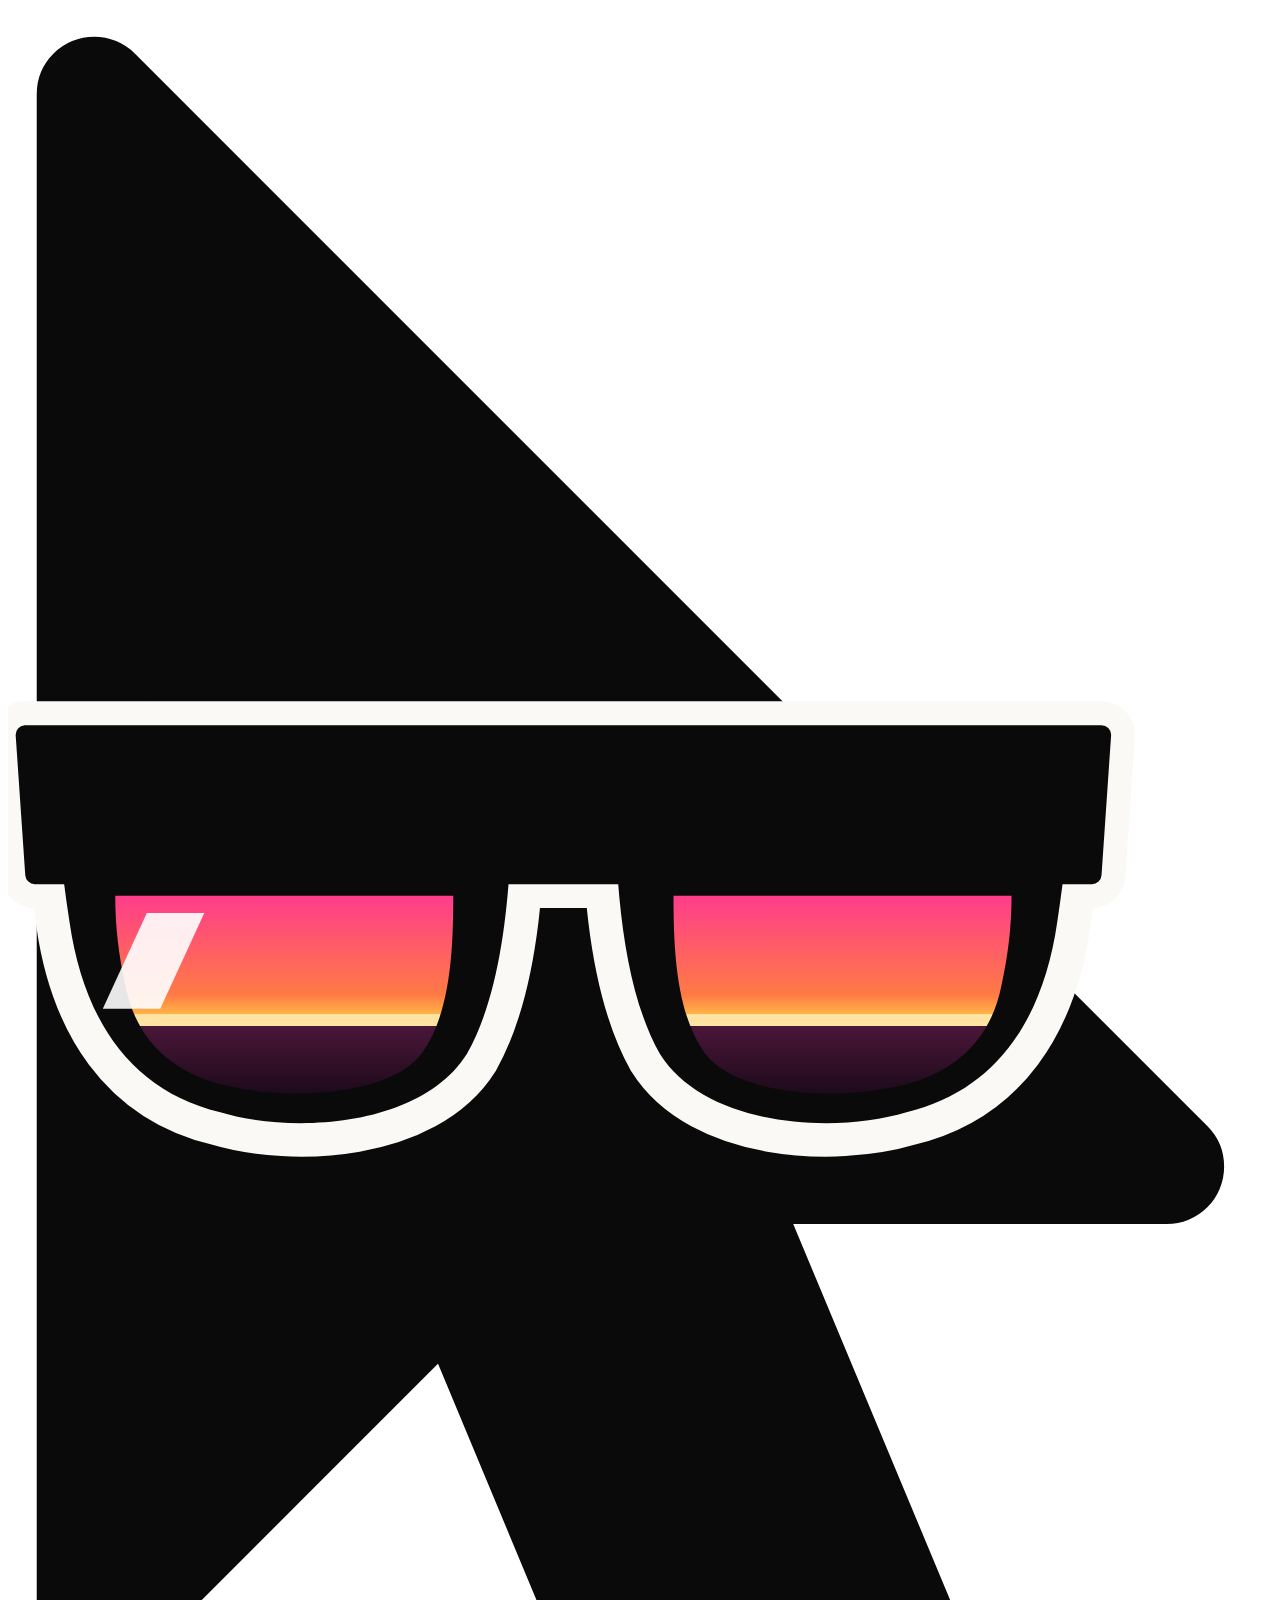
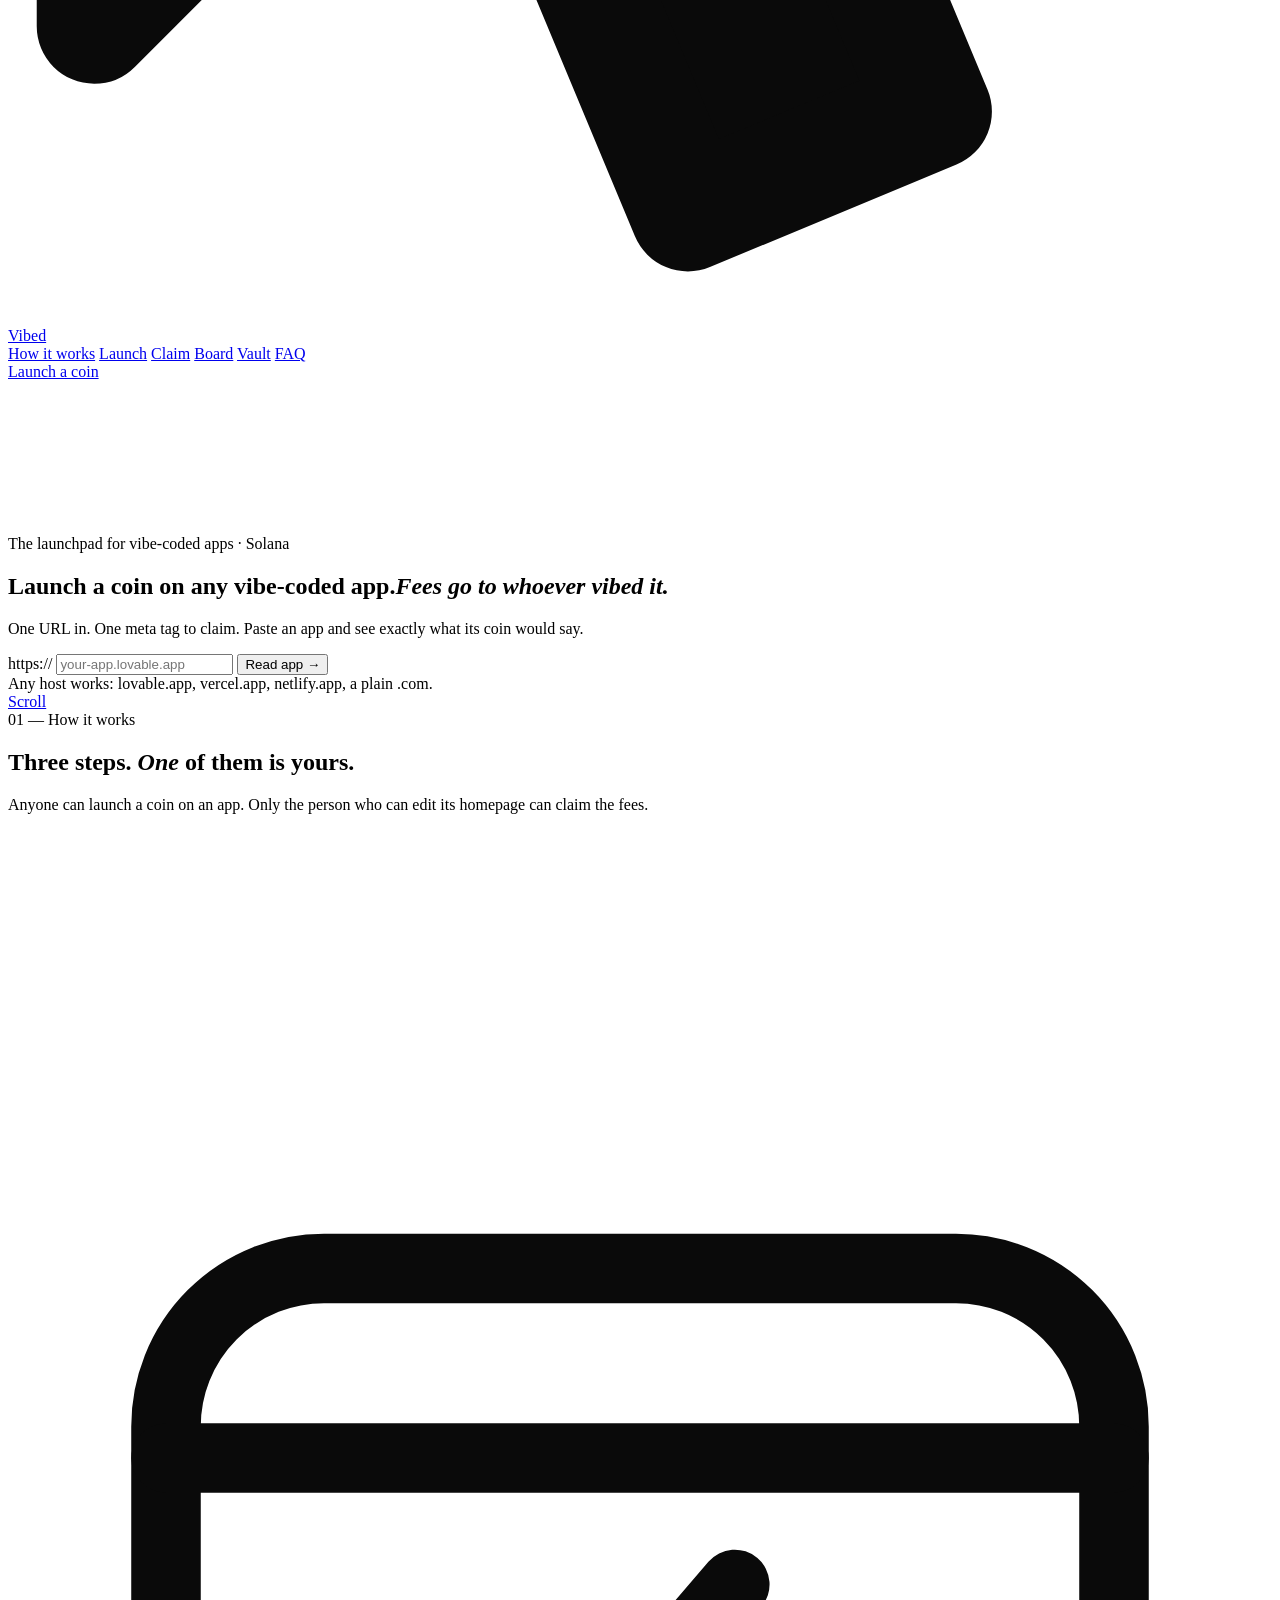
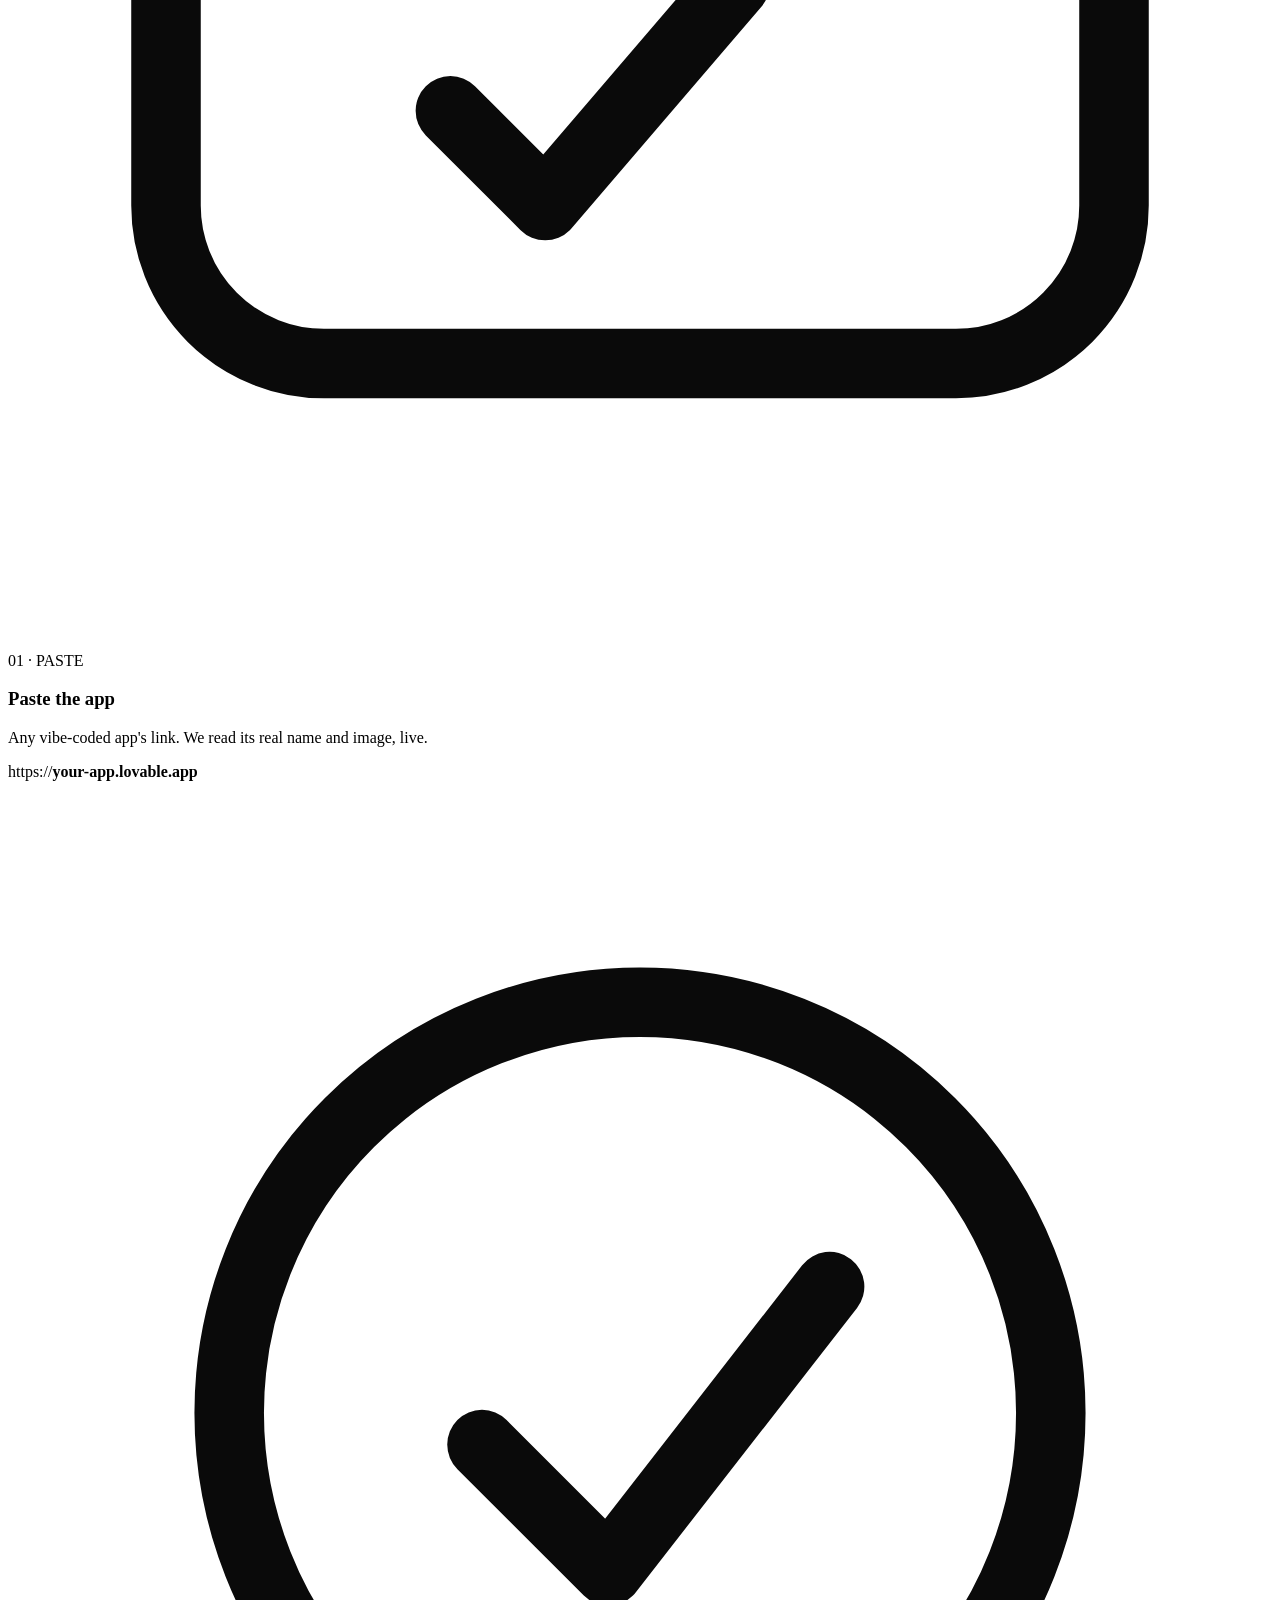
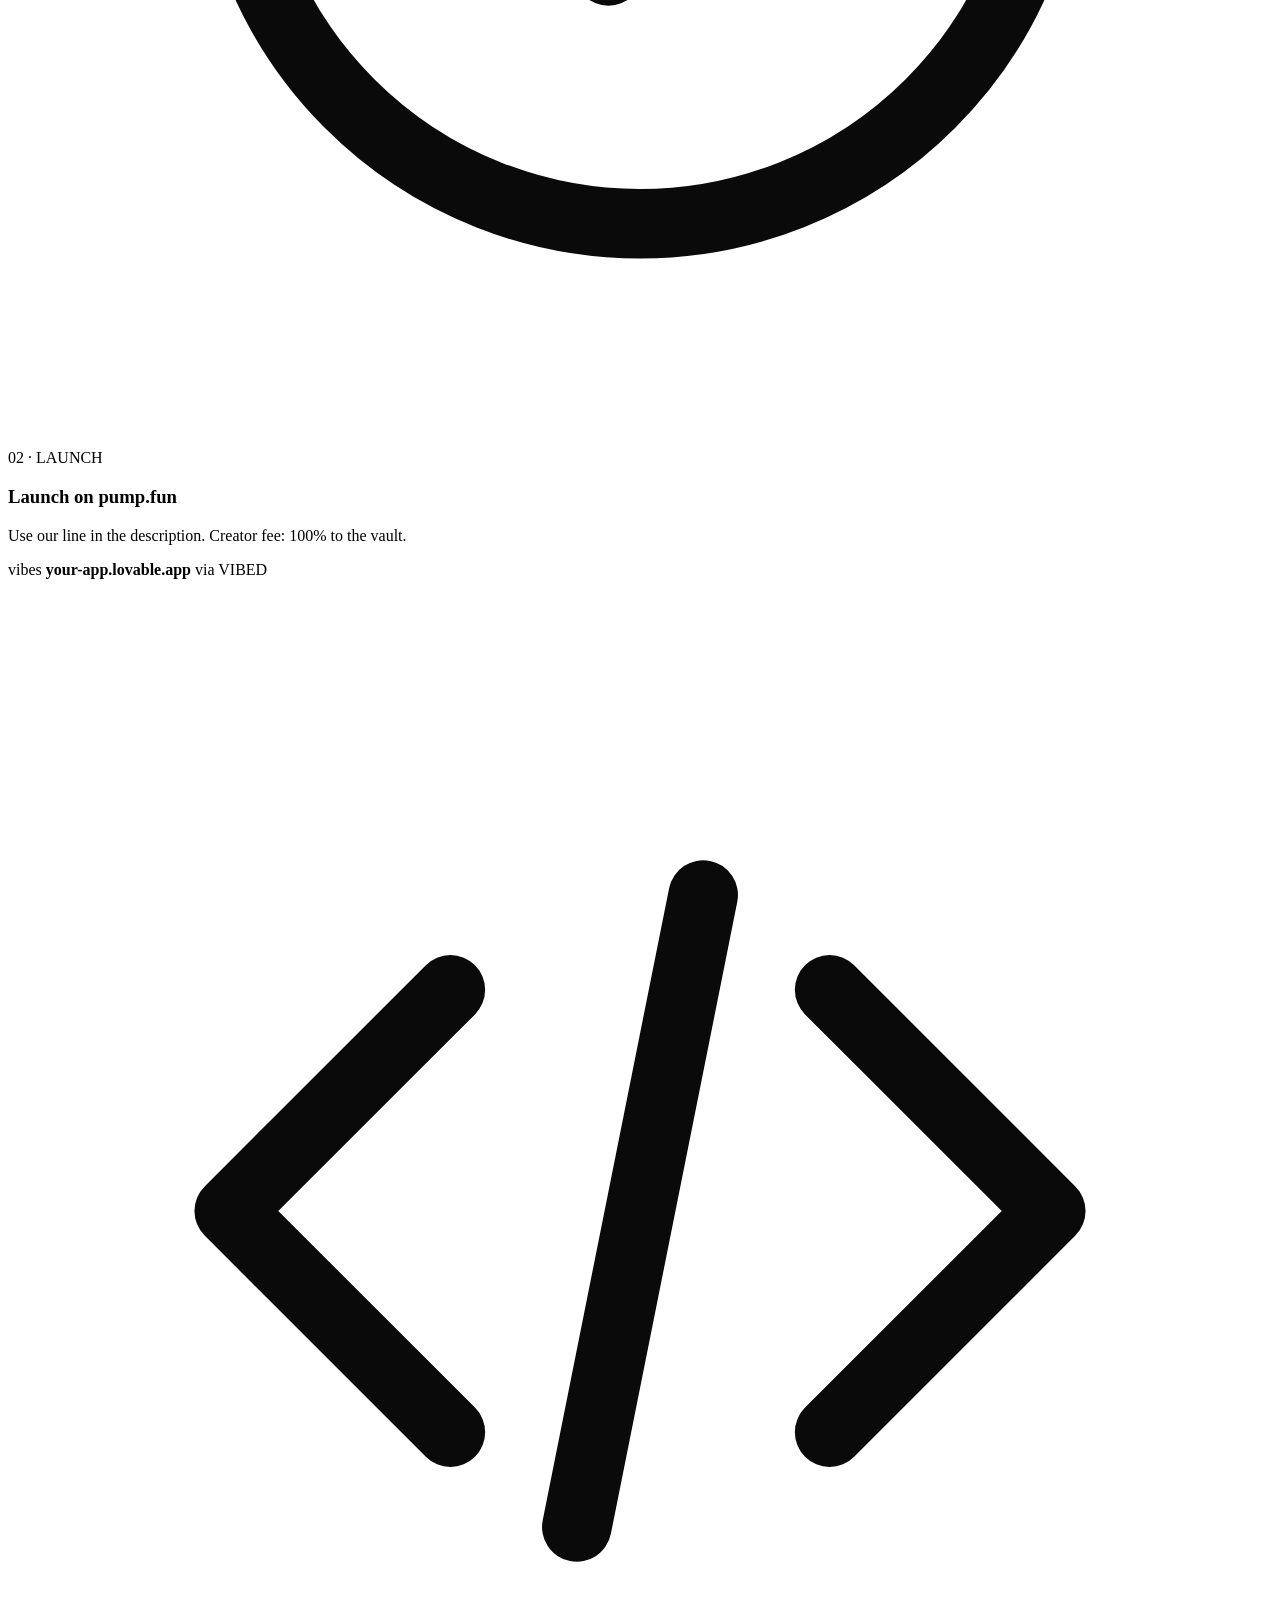
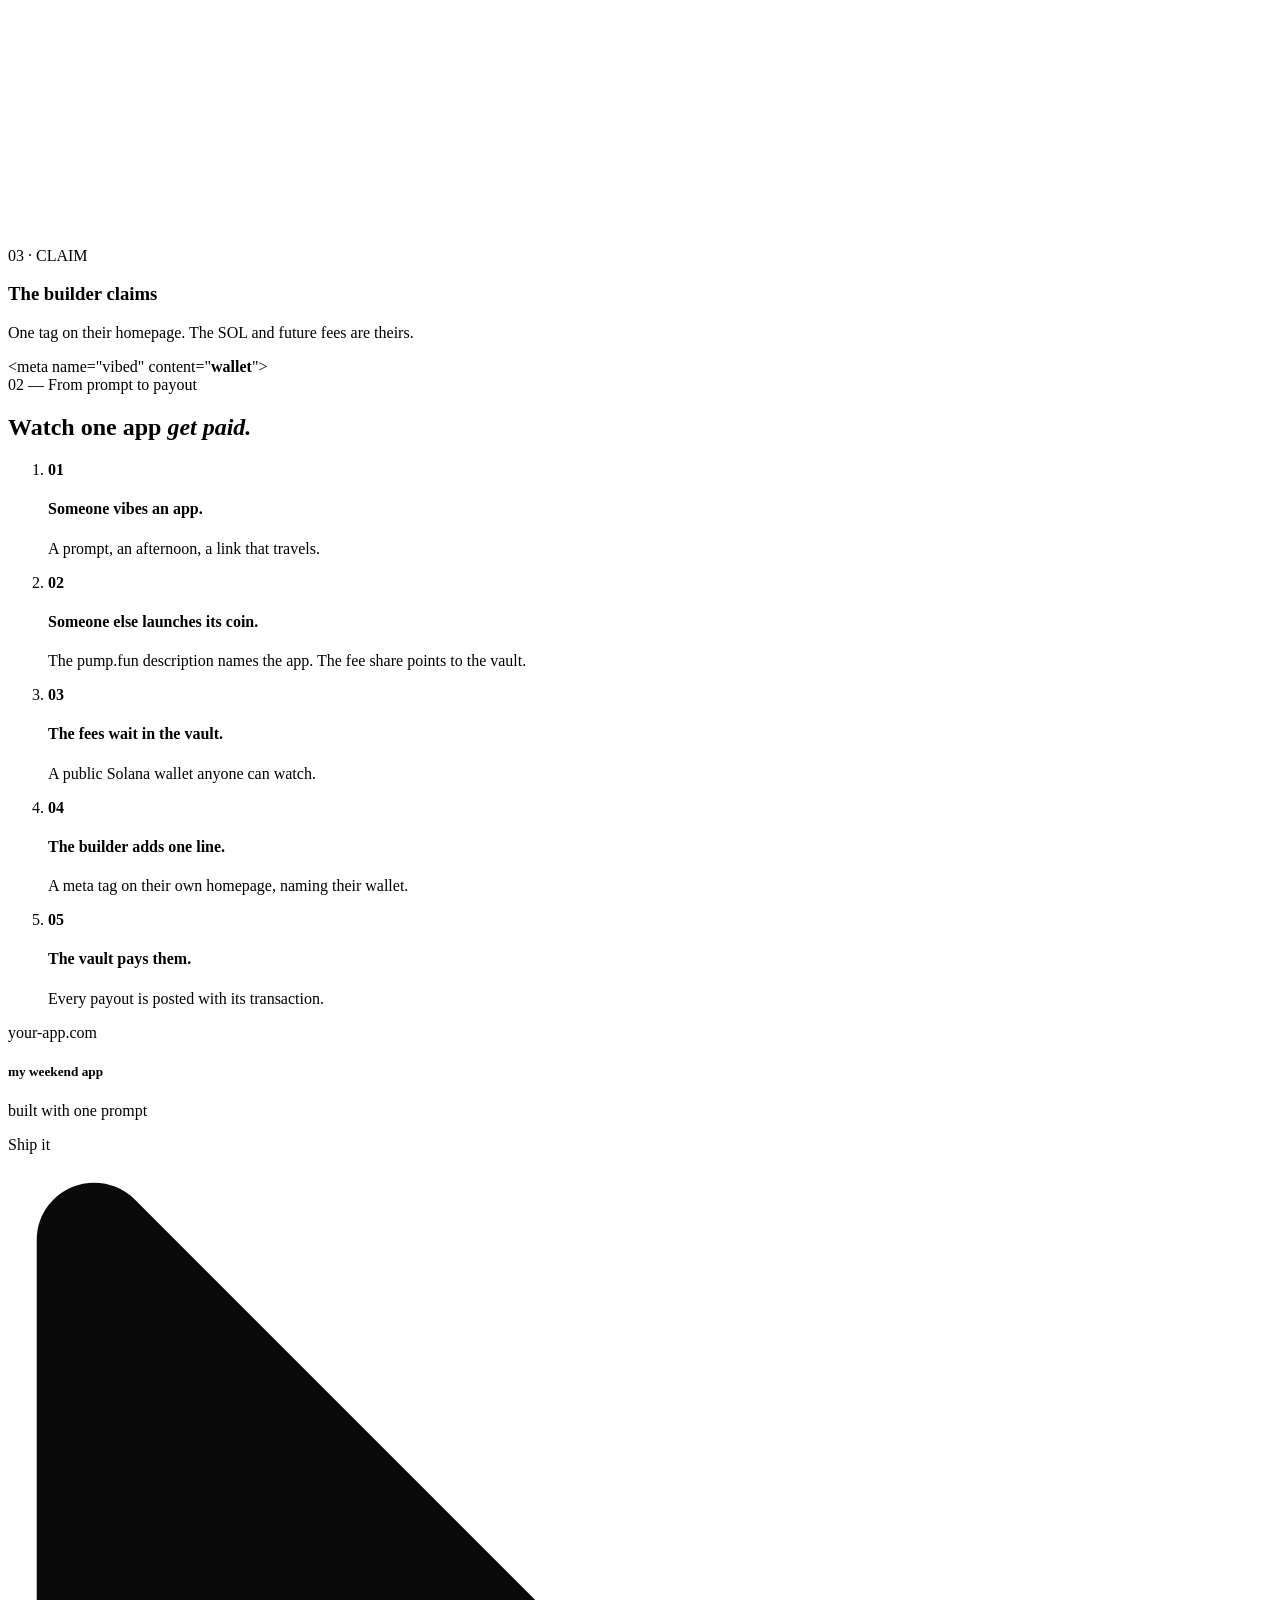
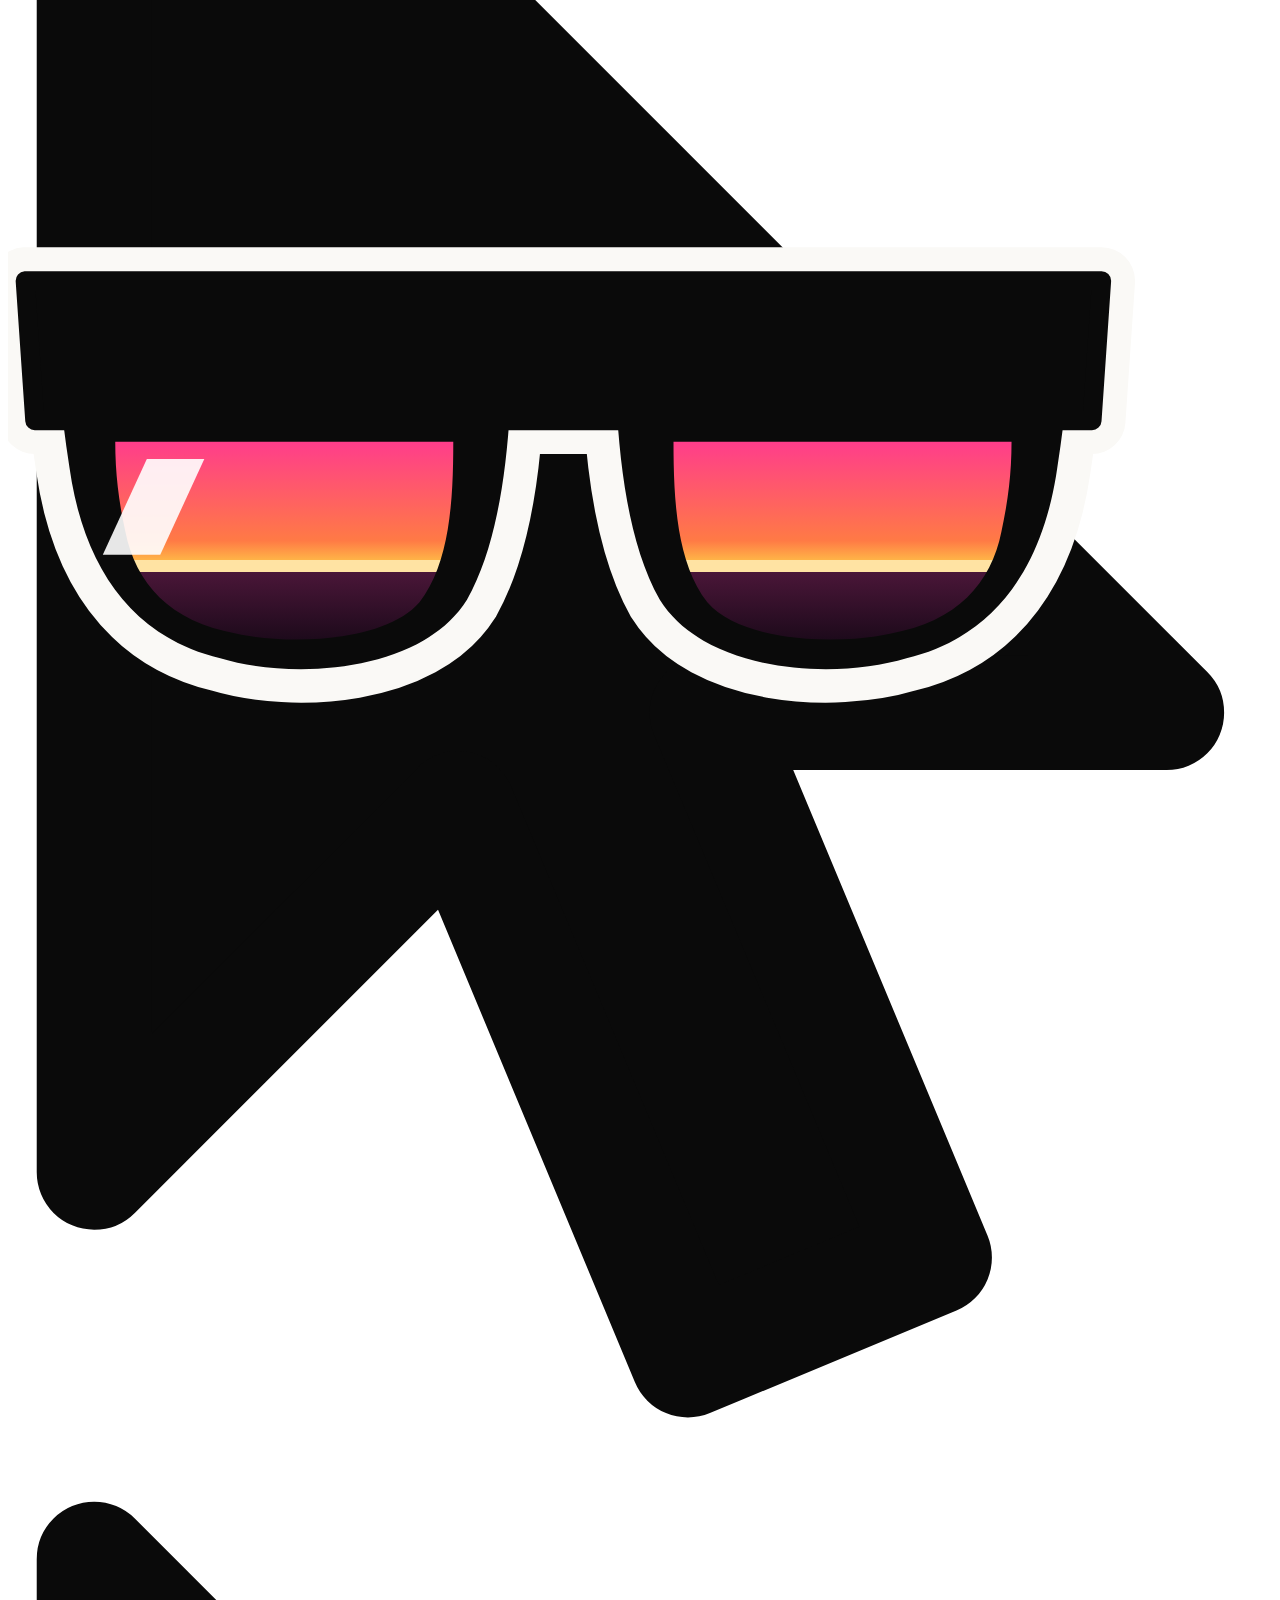
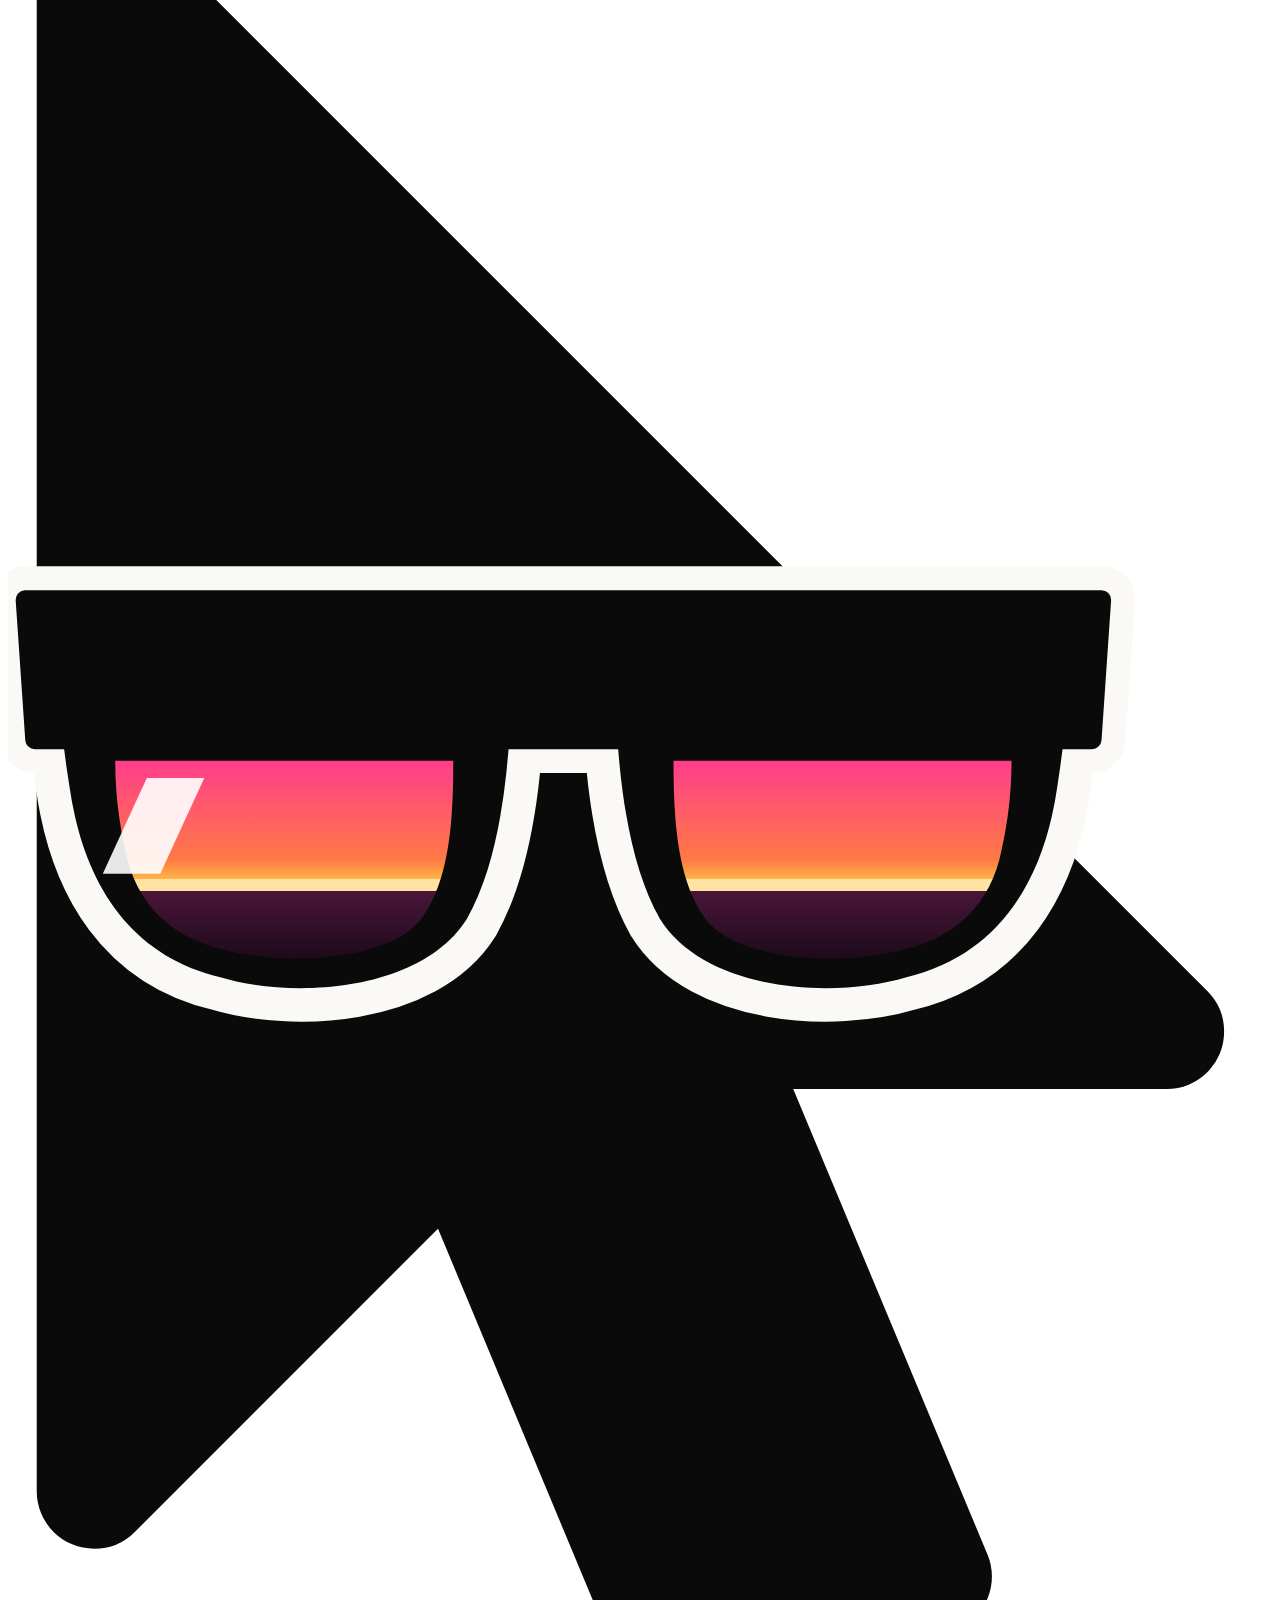
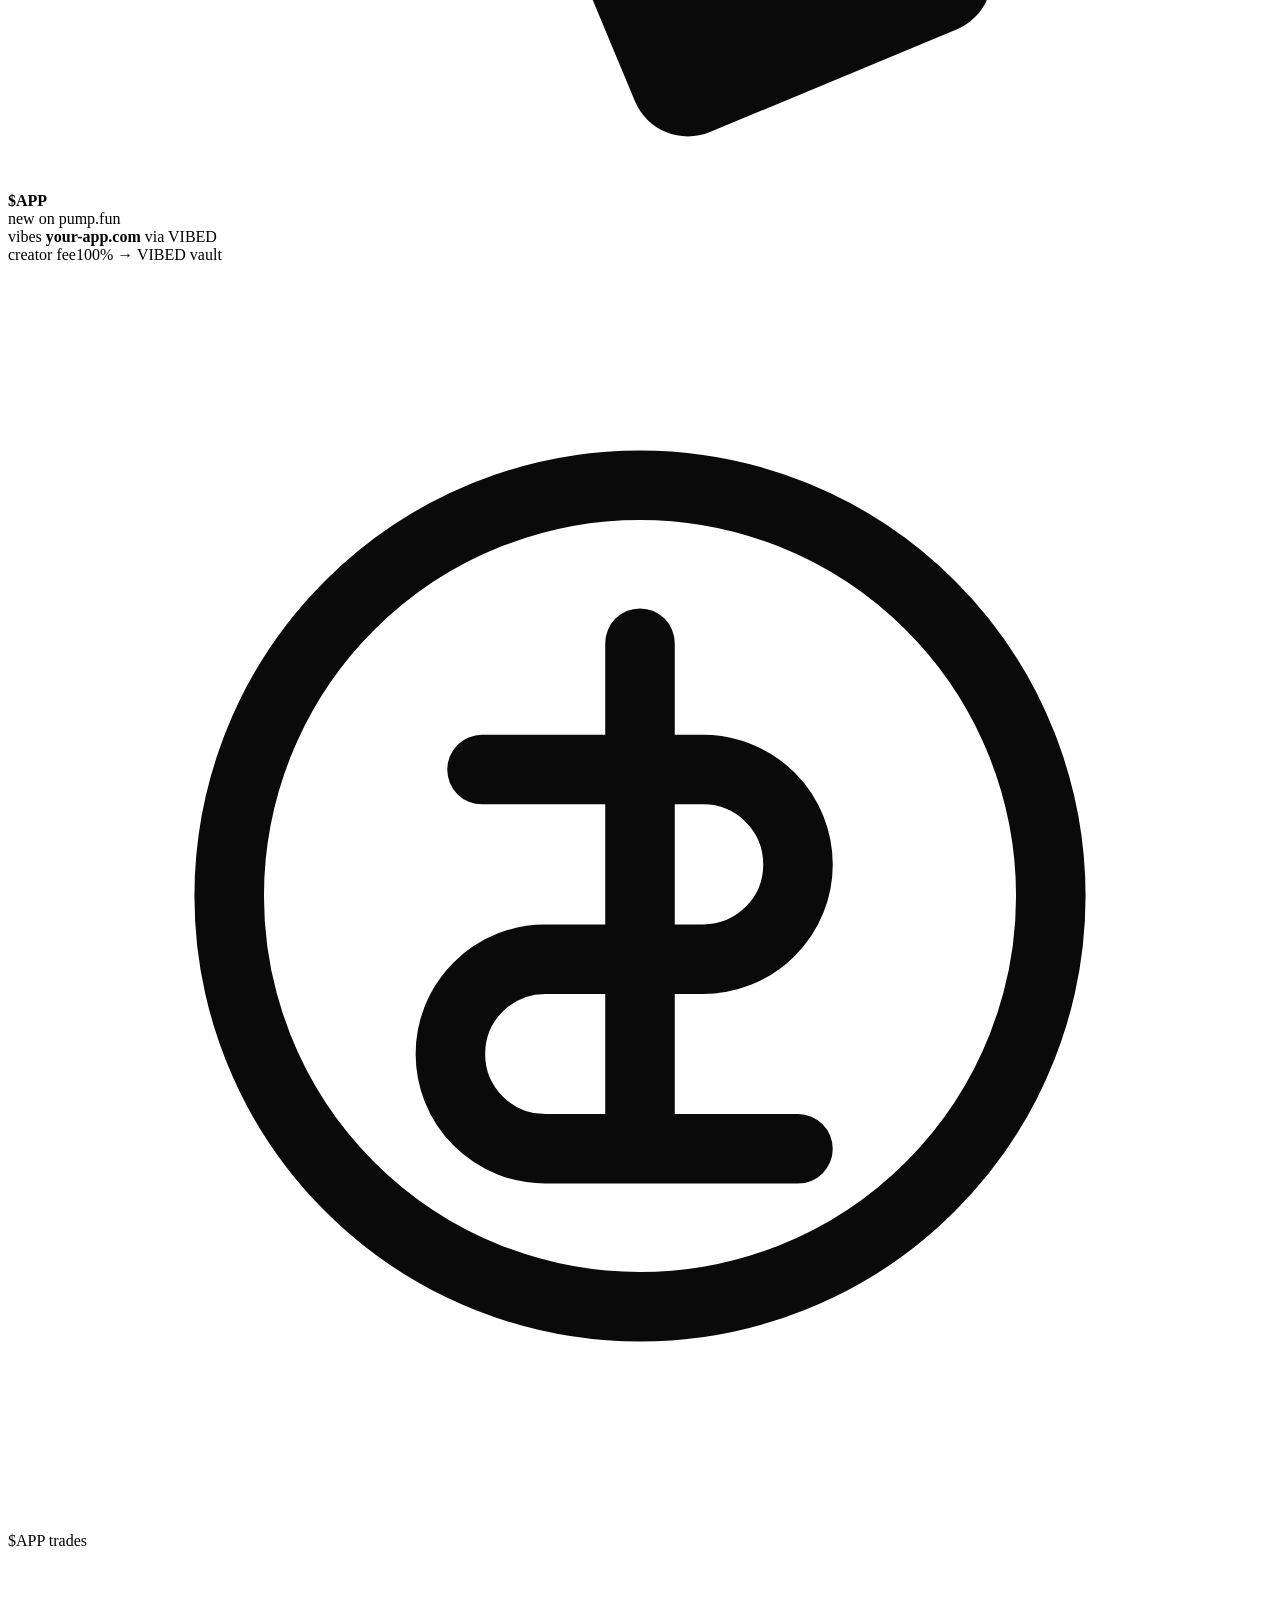
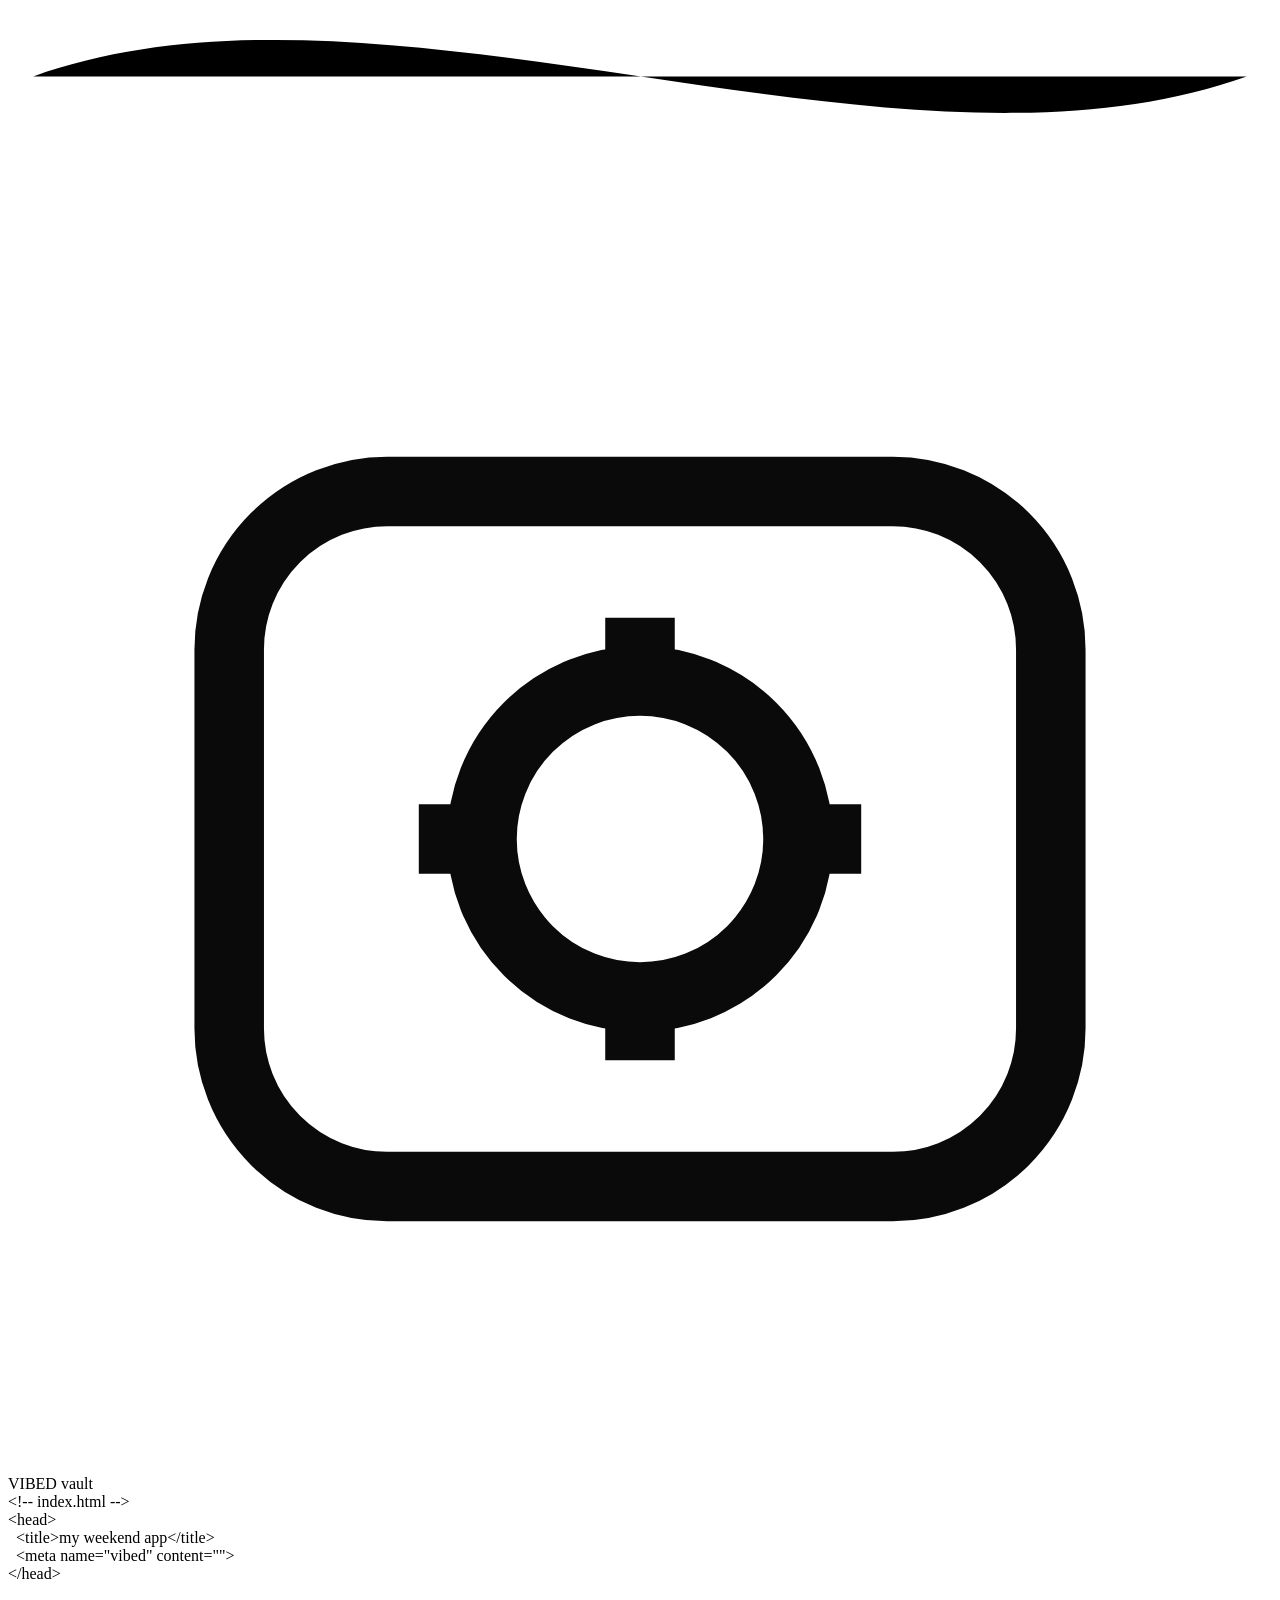
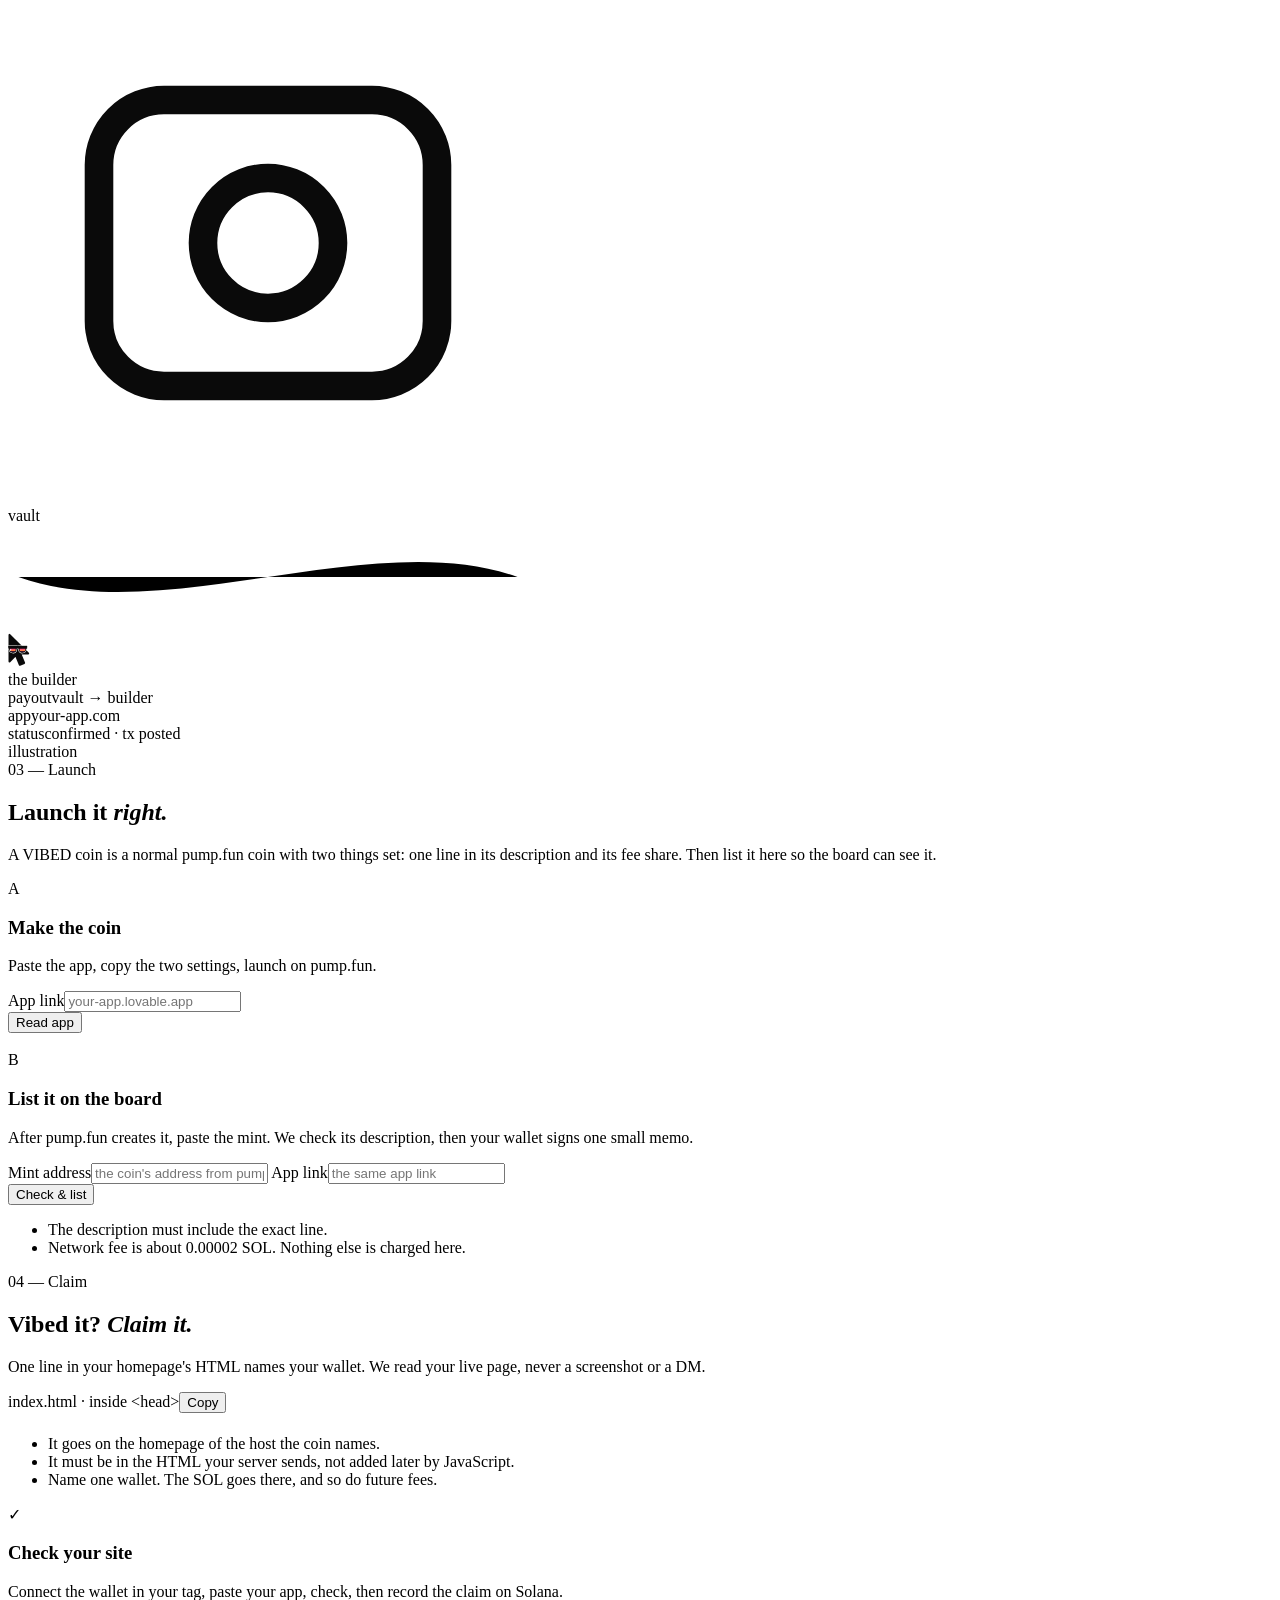
==== index.html @ b1cac4a6 "Add files via upload" ====
<!doctype html>
<html lang="en">
<head>
<meta charset="utf-8">
<meta name="viewport" content="width=device-width, initial-scale=1, viewport-fit=cover">
<title>Vibed</title>
<meta name="description" content="Launch a coin on any vibe-coded app. Fees go to whoever vibed it. One URL in, one meta tag to claim.">
<meta name="theme-color" content="#FAF9F6">
<meta property="og:type" content="website">
<meta property="og:title" content="Vibed">
<meta property="og:description" content="Launch a coin on any vibe-coded app. Fees go to whoever vibed it.">
<meta property="og:image" content="__ORIGIN__/assets/og.png">
<meta name="twitter:card" content="summary_large_image">
<meta name="twitter:image" content="__ORIGIN__/assets/og.png">
<link rel="icon" href="/favicon.svg" type="image/svg+xml">
<link rel="icon" href="/assets/fav-32.png" sizes="32x32">
<link rel="apple-touch-icon" href="/assets/apple-touch-icon.png">
<link rel="preload" href="/fonts/brico-700.woff2" as="font" type="font/woff2" crossorigin>
<link rel="stylesheet" href="/css/v.css">
</head>
<body>
<div class="prog" aria-hidden="true"><i id="prog"></i></div>
<header class="nav" id="nav">
  <div class="wrap">
    <a class="logo" href="#top" aria-label="Vibed"><svg viewBox="-9 -9 132 200" aria-hidden="true"><use href="#mk"/></svg><span>Vibed</span></a>
    <nav class="links">
      <a href="#how">How it works</a>
      <a href="#launch">Launch</a>
      <a href="#claim">Claim</a>
      <a href="#board">Board</a>
      <a href="#vault">Vault</a>
      <a href="#faq">FAQ</a>
    </nav>
    <div class="right"><button class="ca" id="caPill" type="button" hidden><b>CA</b><span id="caShort"></span></button><a class="btn sm" href="#launch">Launch a coin</a></div>
  </div>
</header>
<span id="live" class="sr" aria-live="polite"></span>

<!-- the mark, used everywhere -->
<svg width="0" height="0" style="position:absolute" aria-hidden="true">
  <defs>
    <linearGradient id="hz" x1="0" y1="0" x2="0" y2="1"><stop offset="0" stop-color="#FF3D8B"/><stop offset=".5" stop-color="#FF7A45"/><stop offset=".6" stop-color="#FFB547"/><stop offset=".6" stop-color="#FFE3A3"/><stop offset=".66" stop-color="#FFE3A3"/><stop offset=".66" stop-color="#4A1638"/><stop offset="1" stop-color="#1D0A1B"/></linearGradient>
    <linearGradient id="wg" x1="0" y1="0" x2="1" y2="0"><stop offset="0" stop-color="#FF3D8B"/><stop offset=".6" stop-color="#FF7A45"/><stop offset="1" stop-color="#FFB547"/></linearGradient>
    <linearGradient id="pg" x1="0" y1="0" x2="1" y2="0"><stop offset="0" stop-color="#FF3D8B"/><stop offset="1" stop-color="#FFB547"/></linearGradient>
    <g id="mk"><path d="M0,0 L0,160 L38,122 L62,179.6 L87.75,168.9 L64,112 L112,112 Z" fill="#0A0A0A" stroke="#0A0A0A" stroke-width="12" stroke-linejoin="round"/><g fill="#FAF9F6" stroke="#FAF9F6" stroke-width="7" stroke-linejoin="round"><path d="M-4.00,68.92 L43.70,68.92 C43.70,80.37 43.22,92.58 38.93,100.21 C34.16,107.84 20.80,108.61 13.17,106.32 C3.63,104.03 -1.14,96.40 -2.57,86.47 C-3.52,80.37 -4.00,75.03 -4.00,68.92 Z"/><path d="M102.00,68.92 L54.30,68.92 C54.30,80.37 54.78,92.58 59.07,100.21 C63.84,107.84 77.20,108.61 84.83,106.32 C94.37,104.03 99.14,96.40 100.57,86.47 C101.52,80.37 102.00,75.03 102.00,68.92 Z"/><path d="M-7.2,66.9 L105.2,66.9 L104.2,81.5 L-6.2,81.5 Z"/></g><g fill="#0A0A0A"><path d="M-4.00,68.92 L43.70,68.92 C43.70,80.37 43.22,92.58 38.93,100.21 C34.16,107.84 20.80,108.61 13.17,106.32 C3.63,104.03 -1.14,96.40 -2.57,86.47 C-3.52,80.37 -4.00,75.03 -4.00,68.92 Z"/><path d="M102.00,68.92 L54.30,68.92 C54.30,80.37 54.78,92.58 59.07,100.21 C63.84,107.84 77.20,108.61 84.83,106.32 C94.37,104.03 99.14,96.40 100.57,86.47 C101.52,80.37 102.00,75.03 102.00,68.92 Z"/><path d="M-7.2,66.9 L105.2,66.9 L104.2,81.5 L-6.2,81.5 Z" stroke="#0A0A0A" stroke-width="2" stroke-linejoin="round"/></g><path d="M2.20,83.71 L37.50,83.71 C37.50,89.85 37.15,96.39 33.97,100.48 C30.44,104.58 20.56,104.98 14.91,103.76 C7.85,102.53 4.32,98.44 3.26,93.12 C2.55,89.85 2.20,86.99 2.20,83.71 Z" fill="url(#hz)"/><path d="M95.80,83.71 L60.50,83.71 C60.50,89.85 60.85,96.39 64.03,100.48 C67.56,104.58 77.44,104.98 83.09,103.76 C90.15,102.53 93.68,98.44 94.74,93.12 C95.45,89.85 95.80,86.99 95.80,83.71 Z" fill="url(#hz)"/><path d="M5.5,85.5 l6,0 l-4.6,10 l-6,0 Z" fill="#fff" fill-opacity=".9"/></g>
  </defs>
</svg>

<main>
  <section class="hero" id="top">
    <canvas id="flow" aria-hidden="true"></canvas>
    <div class="wrap">
      <div class="kick rv">The launchpad for vibe-coded apps · Solana</div>
      <h1 id="h1"><span class="ln">Launch a coin on any vibe-coded app.</span><span class="ln"><em>Fees go to whoever vibed it.</em></span></h1>
      <p class="sub rv" style="--d:.5s">One URL in. One meta tag to claim. Paste an app and see exactly what its coin would say.</p>
      <form class="paste rv" style="--d:.62s" id="pasteForm" autocomplete="off">
        <span class="pre">https://</span>
        <input id="pasteUrl" name="url" inputmode="url" spellcheck="false" placeholder="your-app.lovable.app" aria-label="App link">
        <button class="btn" type="submit" id="pasteBtn">Read app <span aria-hidden="true">→</span></button>
      </form>
      <div class="hint rv" style="--d:.72s">Any host works: lovable.app, vercel.app, netlify.app, a plain .com.</div>
      <div class="result" id="result"></div>
    </div>
    <a class="scrollcue" href="#how" aria-label="Scroll"><span>Scroll</span><i></i></a>
  </section>

  <div class="marq" aria-hidden="true"><div class="tr" id="marq"></div></div>

  <section class="band" id="how">
    <div class="wrap">
      <div class="head">
        <div><div class="kick rv">01 — How it works</div><h2 class="rv">Three steps. <em>One</em> of them is yours.</h2></div>
        <p class="lead rv" style="--d:.1s">Anyone can launch a coin on an app. Only the person who can edit its homepage can claim the fees.</p>
      </div>
      <div class="steps rv" id="steps">
        <svg class="wire" aria-hidden="true" preserveAspectRatio="none"><path id="wireBase"/><path class="draw" id="wireDraw"/></svg>
        <div class="step">
          <div class="dot"><svg viewBox="0 0 40 40" fill="none" stroke="#0A0A0A" stroke-width="2.2" stroke-linecap="round" stroke-linejoin="round"><rect x="5" y="9" width="30" height="22" rx="5"/><path d="M5 15h30"/><path d="M14 23l3 3 6-7"/></svg></div>
          <div class="n">01 · PASTE</div><h3>Paste the app</h3>
          <p>Any vibe-coded app's link. We read its real name and image, live.</p>
          <div class="mini">https://<b>your-app.lovable.app</b></div>
        </div>
        <div class="step">
          <div class="dot"><svg viewBox="0 0 40 40" fill="none" stroke="#0A0A0A" stroke-width="2.2" stroke-linecap="round" stroke-linejoin="round"><circle cx="20" cy="20" r="13"/><path d="M15 21l4 4 7-9"/></svg></div>
          <div class="n">02 · LAUNCH</div><h3>Launch on pump.fun</h3>
          <p>Use our line in the description. Creator fee: 100% to the vault.</p>
          <div class="mini">vibes <b>your-app.lovable.app</b> via VIBED</div>
        </div>
        <div class="step">
          <div class="dot"><svg viewBox="0 0 40 40" fill="none" stroke="#0A0A0A" stroke-width="2.2" stroke-linecap="round" stroke-linejoin="round"><path d="M14 13l-7 7 7 7M26 13l7 7-7 7M22 10l-4 20"/></svg></div>
          <div class="n">03 · CLAIM</div><h3>The builder claims</h3>
          <p>One tag on their homepage. The SOL and future fees are theirs.</p>
          <div class="mini">&lt;meta name="vibed" content="<b>wallet</b>"&gt;</div>
        </div>
      </div>
    </div>
  </section>

  <section class="story" id="story">
    <div class="pin">
      <div class="wrap">
        <div class="grid">
          <div>
            <div class="kick rv">02 — From prompt to payout</div>
            <h2 class="rv" style="margin-top:20px">Watch one app <em>get paid.</em></h2>
            <ol id="storyList">
              <li class="on"><b>01</b><div><h4>Someone vibes an app.</h4><p>A prompt, an afternoon, a link that travels.</p></div></li>
              <li><b>02</b><div><h4>Someone else launches its coin.</h4><p>The pump.fun description names the app. The fee share points to the vault.</p></div></li>
              <li><b>03</b><div><h4>The fees wait in the vault.</h4><p>A public Solana wallet anyone can watch.</p></div></li>
              <li><b>04</b><div><h4>The builder adds one line.</h4><p>A meta tag on their own homepage, naming their wallet.</p></div></li>
              <li><b>05</b><div><h4>The vault pays them.</h4><p>Every payout is posted with its transaction.</p></div></li>
            </ol>
          </div>
          <div class="screen" id="screen">
            <div class="top"><i></i><i></i><i></i><div class="url" id="screenUrl">your-app.com</div></div>
            <div class="stage">
              <div class="fr on" data-f="0"><div class="f-app"><div><h5>my weekend app</h5><p>built with one prompt</p><span class="ship">Ship it</span></div><svg class="mouse" viewBox="-9 -9 132 200" aria-hidden="true"><use href="#mk"/></svg></div></div>
              <div class="fr" data-f="1"><div class="f-coin"><div class="row"><div class="img"><svg viewBox="-9 -9 132 200"><use href="#mk"/></svg></div><div><b>$APP</b><div class="tag">new on pump.fun</div></div></div><div class="d">vibes <b>your-app.com</b> via VIBED</div><div class="fs"><span>creator fee</span><span>100% → VIBED vault</span></div></div></div>
              <div class="fr" data-f="2"><div class="f-flow"><div class="node"><div class="ic"><svg viewBox="0 0 40 40" fill="none" stroke="#0A0A0A" stroke-width="2.2"><circle cx="20" cy="20" r="13"/><path d="M20 12v16M15 16h7a3 3 0 010 6h-5a3 3 0 000 6h8" stroke-linecap="round"/></svg></div><span>$APP trades</span></div><div class="pipe"><svg viewBox="0 0 200 40" preserveAspectRatio="none"><path d="M4 20 C60 0, 140 40, 196 20"/></svg></div><div class="node"><div class="ic"><svg viewBox="0 0 40 40" fill="none" stroke="#0A0A0A" stroke-width="2.2" stroke-linejoin="round"><rect x="7" y="9" width="26" height="22" rx="5"/><circle cx="20" cy="20" r="5"/><path d="M20 15v-2M20 27v-2M25 20h2M13 20h2"/></svg></div><span>VIBED vault</span></div></div></div>
              <div class="fr" data-f="3"><div class="f-code"><span class="c">&lt;!-- index.html --&gt;</span><br><span class="t">&lt;head&gt;</span><br>&nbsp;&nbsp;<span class="t">&lt;title&gt;</span>my weekend app<span class="t">&lt;/title&gt;</span><br>&nbsp;&nbsp;<span class="new"><span class="t">&lt;meta</span> <span class="a">name</span>=<span class="s">"vibed"</span> <span class="a">content</span>=<span class="s">"<span id="typed" class="typed"></span>"</span><span class="t">&gt;</span></span><br><span class="t">&lt;/head&gt;</span></div></div>
              <div class="fr" data-f="4"><div class="f-pay"><div class="f-flow" style="max-width:520px"><div class="node"><div class="ic"><svg viewBox="0 0 40 40" fill="none" stroke="#0A0A0A" stroke-width="2.2" stroke-linejoin="round"><rect x="7" y="9" width="26" height="22" rx="5"/><circle cx="20" cy="20" r="5"/></svg></div><span>vault</span></div><div class="pipe"><svg viewBox="0 0 200 40" preserveAspectRatio="none"><path d="M4 20 C60 40, 140 0, 196 20"/></svg></div><div class="node"><div class="ic"><svg viewBox="-9 -9 132 200" style="width:22px;height:34px"><use href="#mk"/></svg></div><span>the builder</span></div></div><div class="receipt"><div><span>payout</span><span>vault → builder</span></div><div><span>app</span><span>your-app.com</span></div><div><span>status</span><span class="st">confirmed · tx posted</span></div></div></div></div>
            </div>
            <div class="illus">illustration</div>
          </div>
        </div>
      </div>
    </div>
  </section>

  <section class="band tint" id="launch">
    <div class="wrap">
      <div class="head">
        <div><div class="kick rv">03 — Launch</div><h2 class="rv">Launch it <em>right.</em></h2></div>
        <p class="lead rv" style="--d:.1s">A VIBED coin is a normal pump.fun coin with two things set: one line in its description and its fee share. Then list it here so the board can see it.</p>
      </div>
      <div class="two">
        <div class="panel rv">
          <span class="n">A</span>
          <h3>Make the coin</h3>
          <p>Paste the app, copy the two settings, launch on pump.fun.</p>
          <label class="field"><span>App link</span><input id="lUrl" placeholder="your-app.lovable.app" spellcheck="false" inputmode="url"></label>
          <div class="acts"><button class="btn sm" type="button" id="lRead">Read app</button><span class="mono" id="lStatus" style="font-size:12.5px;color:var(--mute)"></span></div>
          <div class="anat" id="lKit" style="margin-top:18px"></div>
        </div>
        <div class="panel rv" style="--d:.08s">
          <span class="n">B</span>
          <h3>List it on the board</h3>
          <p>After pump.fun creates it, paste the mint. We check its description, then your wallet signs one small memo.</p>
          <label class="field"><span>Mint address</span><input id="mMint" placeholder="the coin's address from pump.fun" spellcheck="false"></label>
          <label class="field"><span>App link</span><input id="mUrl" placeholder="the same app link" spellcheck="false" inputmode="url"></label>
          <div class="acts"><button class="btn sm" type="button" id="mList">Check &amp; list</button></div>
          <div class="err" id="mErr"></div><div id="mOk"></div>
          <ul class="steps-mini"><li>The description must include the exact line.</li><li>Network fee is about 0.00002 SOL. Nothing else is charged here.</li></ul>
        </div>
      </div>
    </div>
  </section>

  <section class="band dark" id="claim">
    <div class="wrap">
      <div class="head">
        <div><div class="kick rv">04 — Claim</div><h2 class="rv">Vibed it? <em>Claim it.</em></h2></div>
        <p class="lead rv" style="--d:.1s">One line in your homepage's HTML names your wallet. We read your live page, never a screenshot or a DM.</p>
      </div>
      <div class="two">
        <div class="rv">
          <div class="codecard">
            <div class="tb"><span>index.html · inside &lt;head&gt;</span><button class="cbtn" type="button" id="copyTag">Copy</button></div>
            <pre id="tagPre"></pre>
          </div>
          <ul class="steps-mini" style="margin-top:22px">
            <li>It goes on the homepage of the host the coin names.</li>
            <li>It must be in the HTML your server sends, not added later by JavaScript.</li>
            <li>Name one wallet. The SOL goes there, and so do future fees.</li>
          </ul>
        </div>
        <div class="panel rv" style="--d:.08s">
          <span class="n">✓</span>
          <h3>Check your site</h3>
          <p>Connect the wallet in your tag, paste your app, check, then record the claim on Solana.</p>
          <label class="field"><span>Your app</span><input id="cUrl" placeholder="your-app.lovable.app" spellcheck="false" inputmode="url"></label>
          <div class="acts"><button class="btn sm" type="button" id="cCheck">Check my site</button><button class="btn sm ghost" type="button" id="cWallet">Connect wallet</button></div>
          <div class="verdict" id="cVerdict"></div>
          <div class="err" id="cErr" style="margin-top:12px"></div>
        </div>
      </div>
    </div>
  </section>

  <section class="band" id="board">
    <div class="wrap">
      <div class="head">
        <div><div class="kick rv">05 — Board</div><h2 class="rv">Every app, <em>live.</em></h2></div>
        <p class="lead rv" style="--d:.1s">Rebuilt from Solana on every read: listed coins (checked against pump.fun), claimed apps (tags re-read live), and payouts from the vault.</p>
      </div>
      <div class="stats rv" id="stats">
        <div><b data-k="coins">—</b><span>coins listed</span></div>
        <div><b data-k="apps">—</b><span>apps with a coin</span></div>
        <div><b data-k="claimed">—</b><span>apps claimed</span></div>
        <div><b data-k="paidSol">—</b><span>SOL paid out</span></div>
      </div>
      <div id="apps"></div>
      <div class="feed rv" id="feedBox" hidden><div class="fh"><span>Latest on chain</span><span class="chip live"><i></i>live</span></div><div id="feed"></div></div>
    </div>
  </section>

  <section class="band tint" id="vault">
    <div class="wrap">
      <div class="head">
        <div><div class="kick rv">06 — The vault</div><h2 class="rv">Watch the <em>money.</em></h2></div>
        <p class="lead rv" style="--d:.1s">Every VIBED coin's fee share points here. It holds fees until builders claim. Anything that leaves it without a posted payout would still show on chain.</p>
      </div>
      <div class="vault">
        <div class="vcard rv" id="vcard">
          <canvas id="vflow" aria-hidden="true"></canvas>
          <div><div class="kick">VIBED vault · Solana</div><div class="bal" id="vBal"><span id="vNum">—</span><small>SOL</small></div></div>
          <div class="addr" id="vAddr"><span>Address published at launch.</span></div>
        </div>
        <div class="cannot rv" style="--d:.08s">
          <div class="r h"><div>It cannot</div><div>So it</div></div>
          <div class="r"><div>see who built an app</div><div>pays whoever can put the tag on its live homepage</div></div>
          <div class="r"><div>pay out by itself yet</div><div>has a person send each payout, and posts every one with its transaction</div></div>
          <div class="r"><div>make a builder claim</div><div>keeps the SOL in a public vault until they do</div></div>
          <div class="r"><div>know what any coin will be worth</div><div>promises holders nothing, $VIBED included</div></div>
        </div>
      </div>
      <div class="payouts" id="payouts"></div>
      <div class="op" id="op" hidden></div>
    </div>
  </section>

  <section class="band" id="faq">
    <div class="wrap">
      <div class="head">
        <div><div class="kick rv">07 — Questions</div><h2 class="rv">The fine print, <em>plainly.</em></h2></div>
        <p class="lead rv" style="--d:.1s">A dash means nothing has been read yet. A dash is not a zero.</p>
      </div>
      <div class="faq">
        <details class="rv"><summary>Where do the fees wait?<i></i></summary><div class="a"><p>In the VIBED vault, one public Solana wallet anyone can watch. Every coin launched with the VIBED line and fee share sends 100% of its creator fee there. It waits until that app's builder claims.</p></div></details>
        <details class="rv"><summary>Who sends them?<i></i></summary><div class="a"><p>For now, a person on the VIBED team. Once the tag is on the live page and the claim is recorded, they send the SOL to the wallet in the tag and keep forwarding new fees. Every payout is posted with its transaction.</p></div></details>
        <details class="rv"><summary>What if the builder never claims?<i></i></summary><div class="a"><p>It keeps waiting in the vault. It doesn't go to the launcher, and holders aren't owed it: nothing is promised to holders of any coin.</p></div></details>
        <details class="rv"><summary>Can someone fake a claim?<i></i></summary><div class="a"><p>They'd have to put the tag on the live homepage of the host in the coin's line, and anyone who can do that controls the page. We read that page itself. Screenshots, DMs and look-alike domains don't count.</p></div></details>
        <details class="rv"><summary>My app is a single-page app. Does the tag still work?<i></i></summary><div class="a"><p>Yes, if the tag is in your index.html. We read the HTML your server sends before any JavaScript runs, so a tag added later by a script won't be seen.</p></div></details>
        <details class="rv"><summary>What is $VIBED?<i></i></summary><div class="a"><p>The pad's own coin. That's all it is: no rewards, no burns, no share of anyone's fees. Nothing is promised to people who hold it.</p></div></details>
        <details class="rv"><summary>Is VIBED affiliated with any AI tool?<i></i></summary><div class="a"><p>No. VIBED isn't affiliated with or endorsed by any AI tool, app builder or host. And a coin that names an app isn't endorsed by that app's builder.</p></div></details>
      </div>
    </div>
  </section>

  <section class="exit">
    <canvas id="xflow" aria-hidden="true"></canvas>
    <div class="wrap">
      <h2 class="rv">Keep <em>vibing.</em></h2>
      <div class="acts rv" style="--d:.1s"><a class="btn" href="#top">Paste an app</a><a class="btn ghost" href="#claim">Claim your fees</a></div>
      <div class="fine rv" style="--d:.2s">Vibed is not affiliated with pump.fun, Solana or any AI company. Nothing here is financial advice.</div>
    </div>
  </section>
</main>
<script type="module" src="/js/home.js"></script>
</body>
</html>
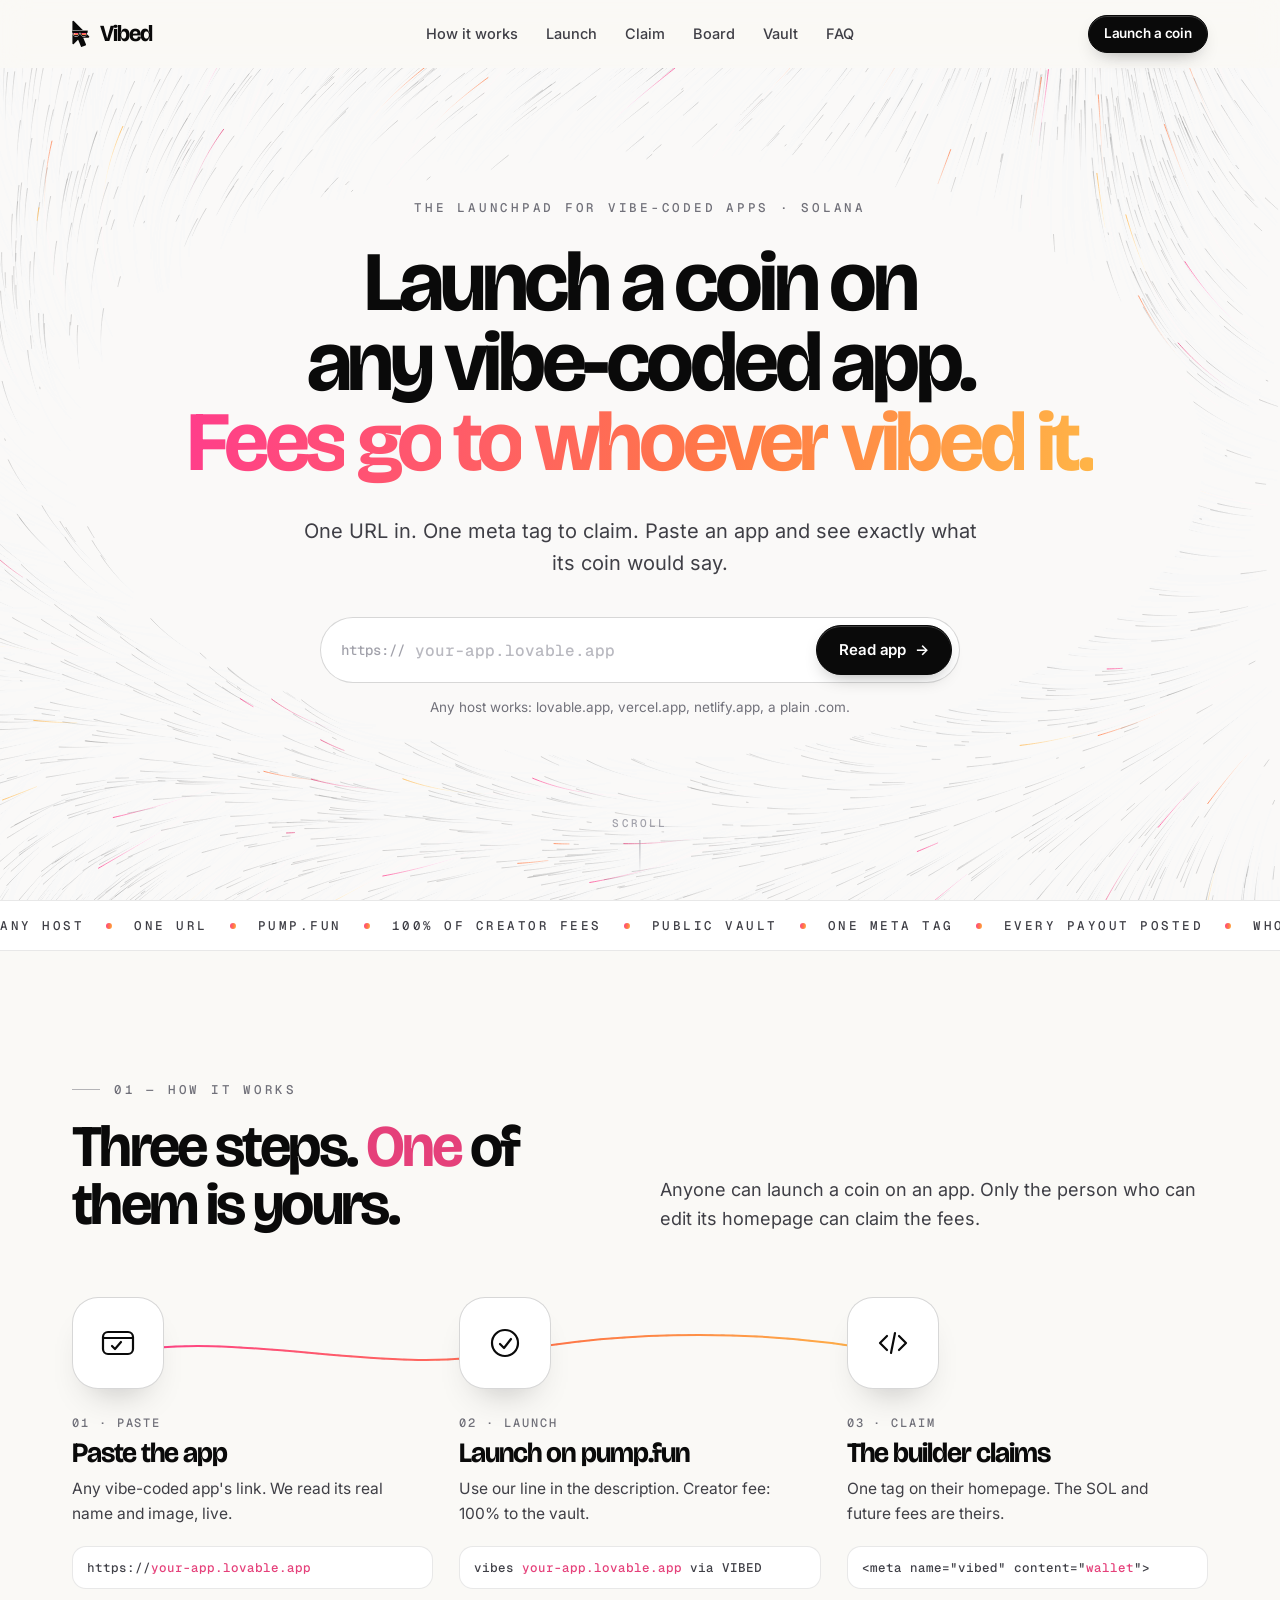
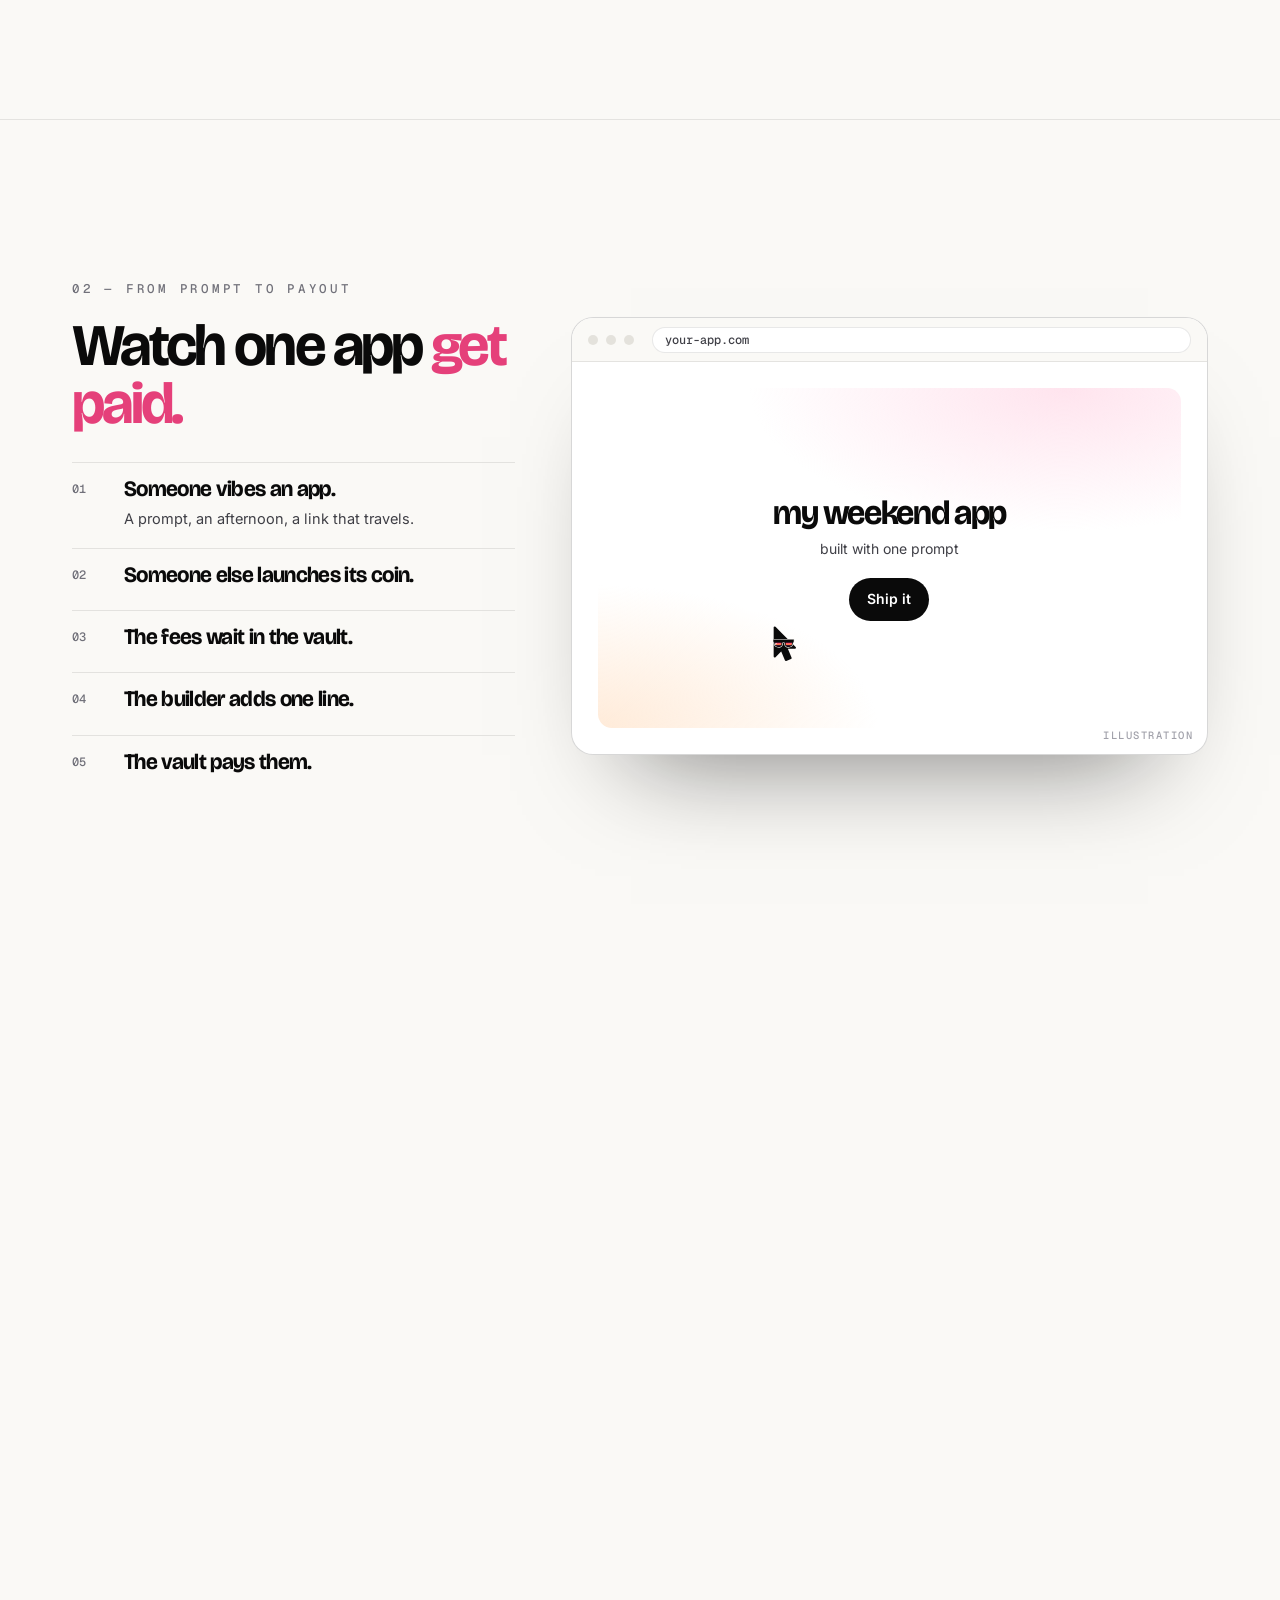
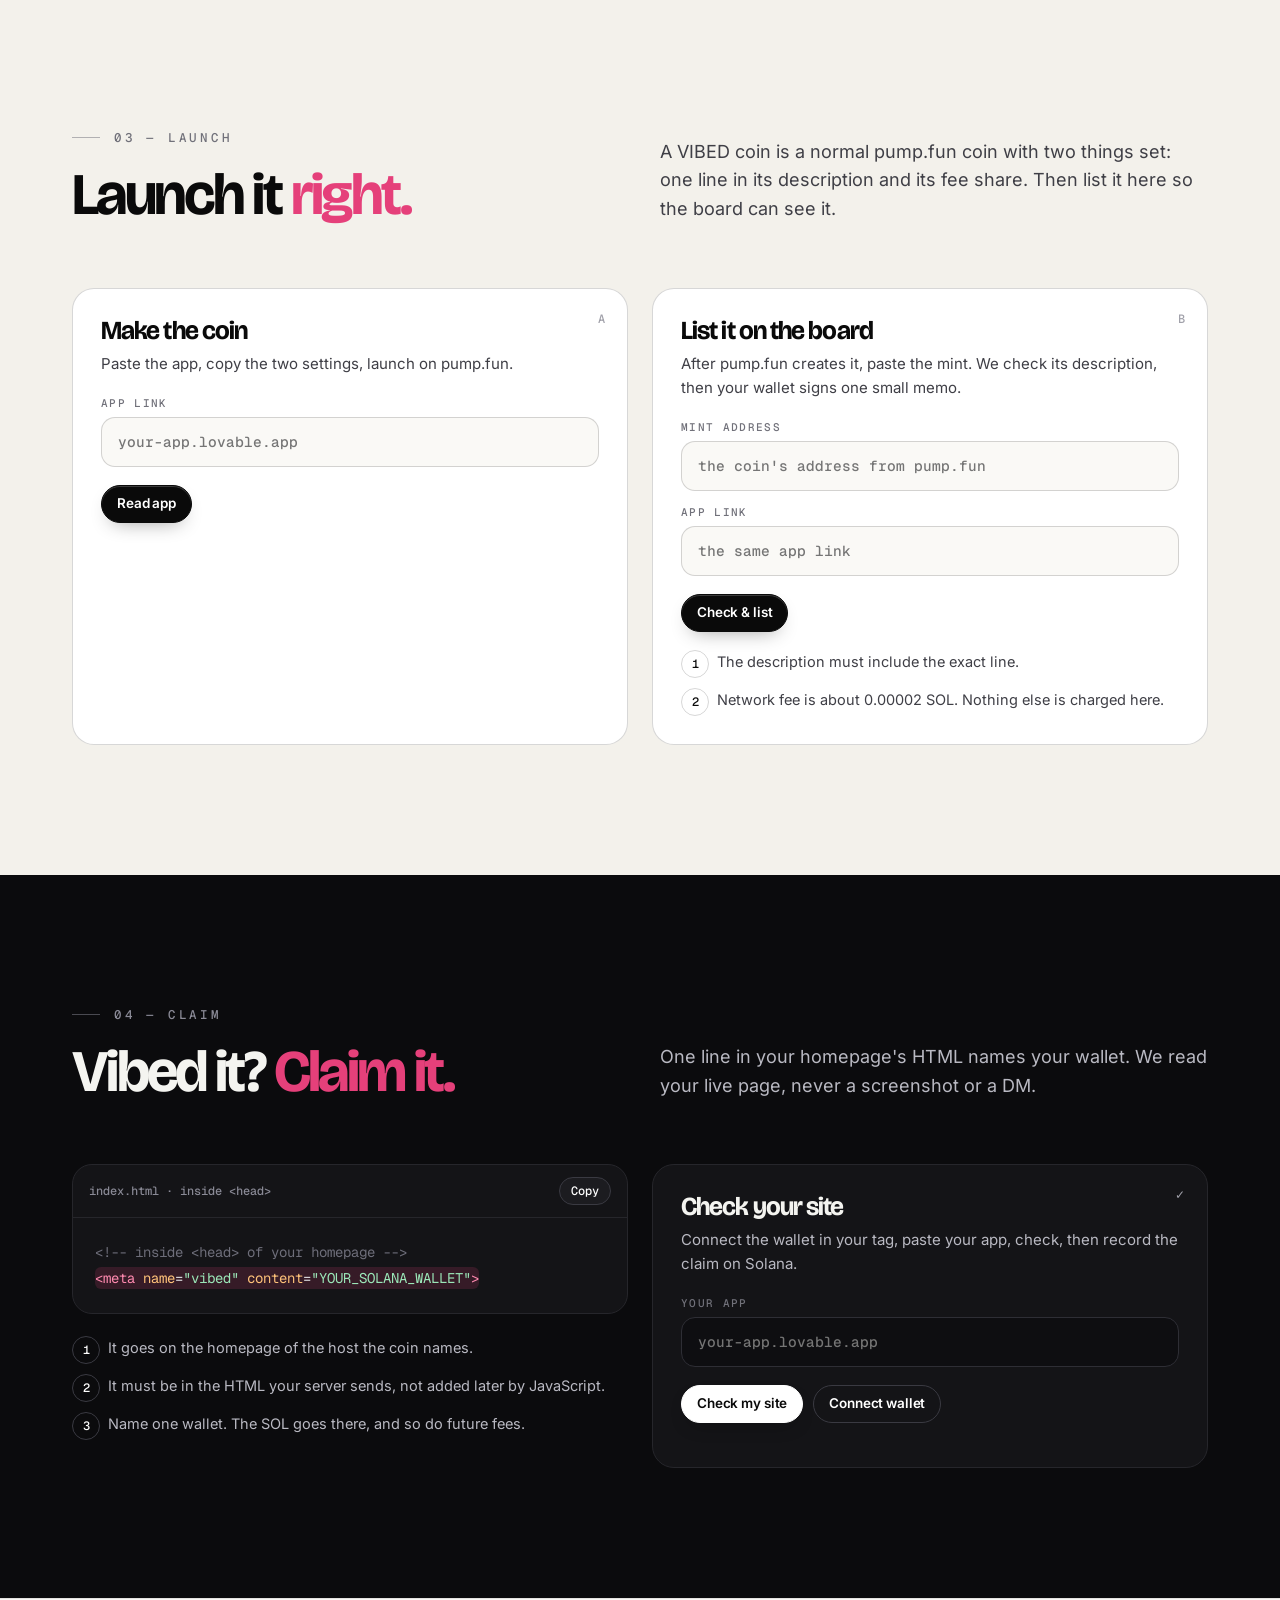
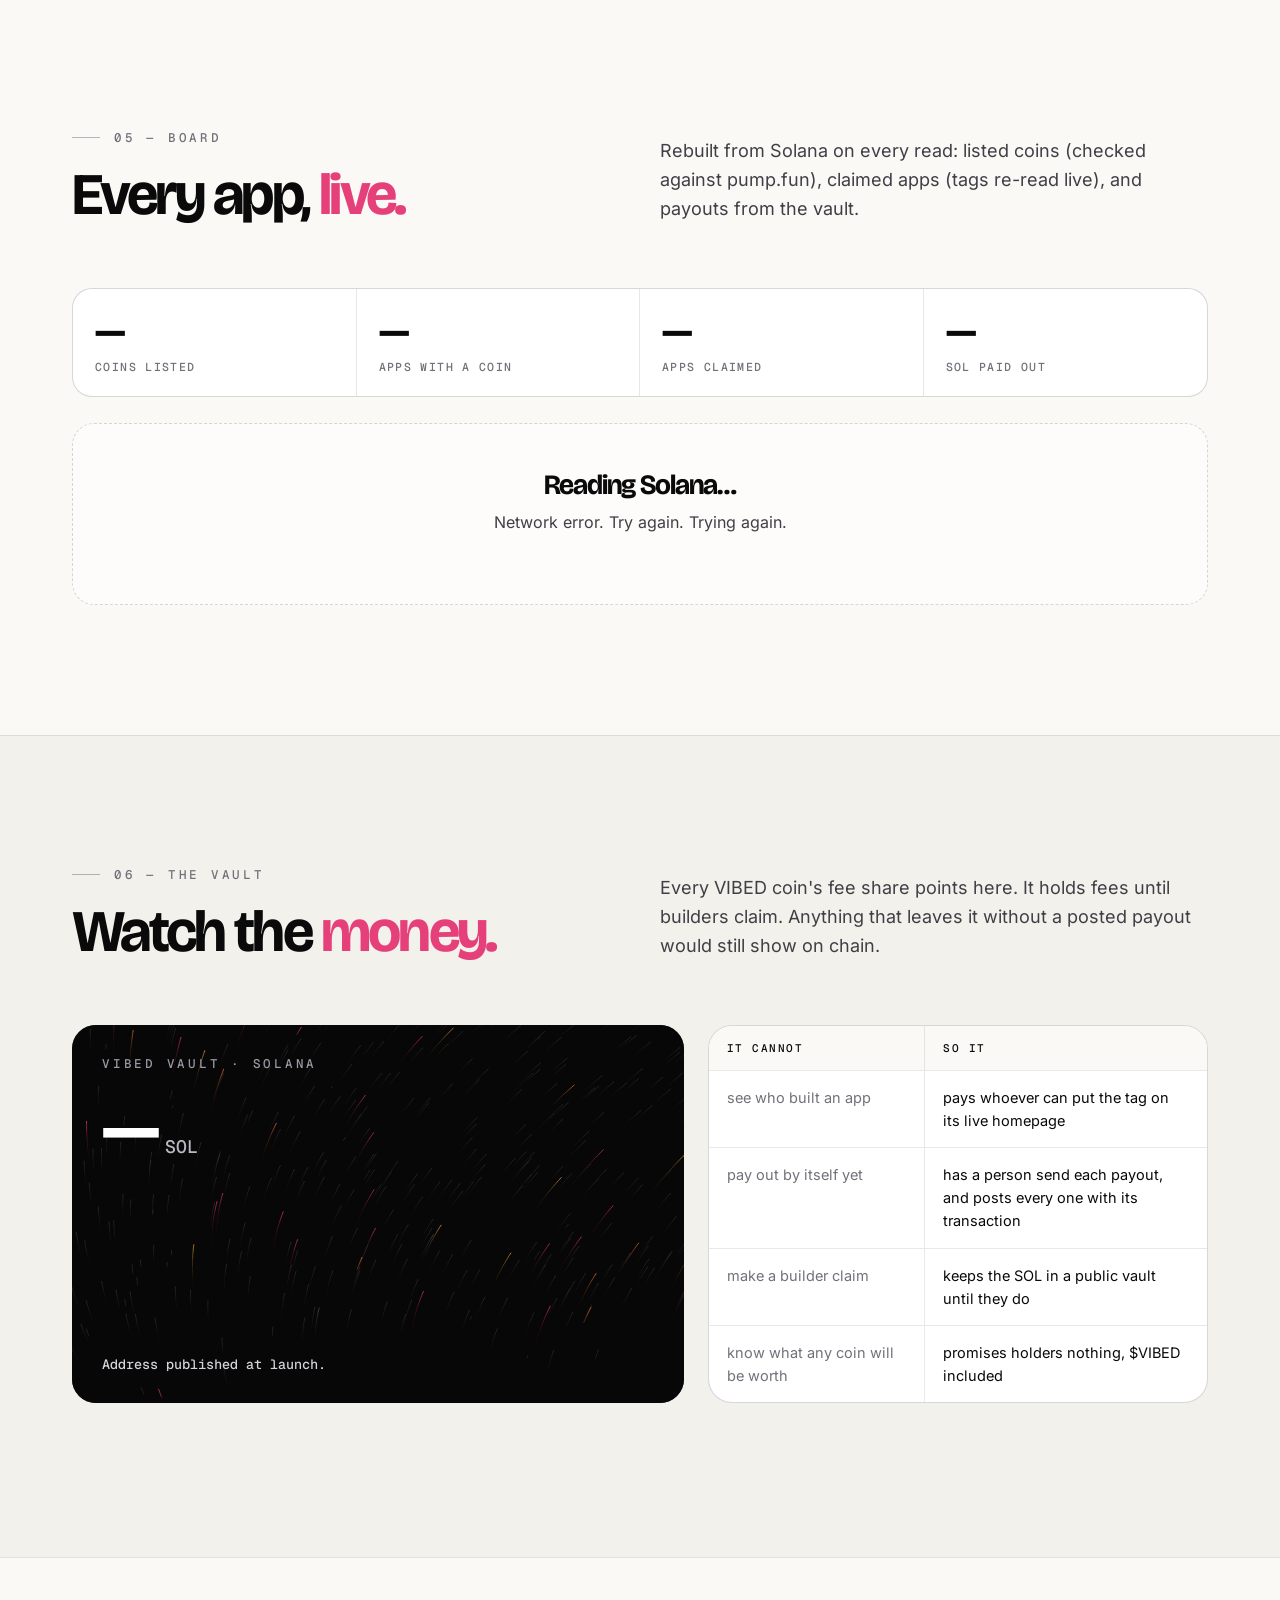
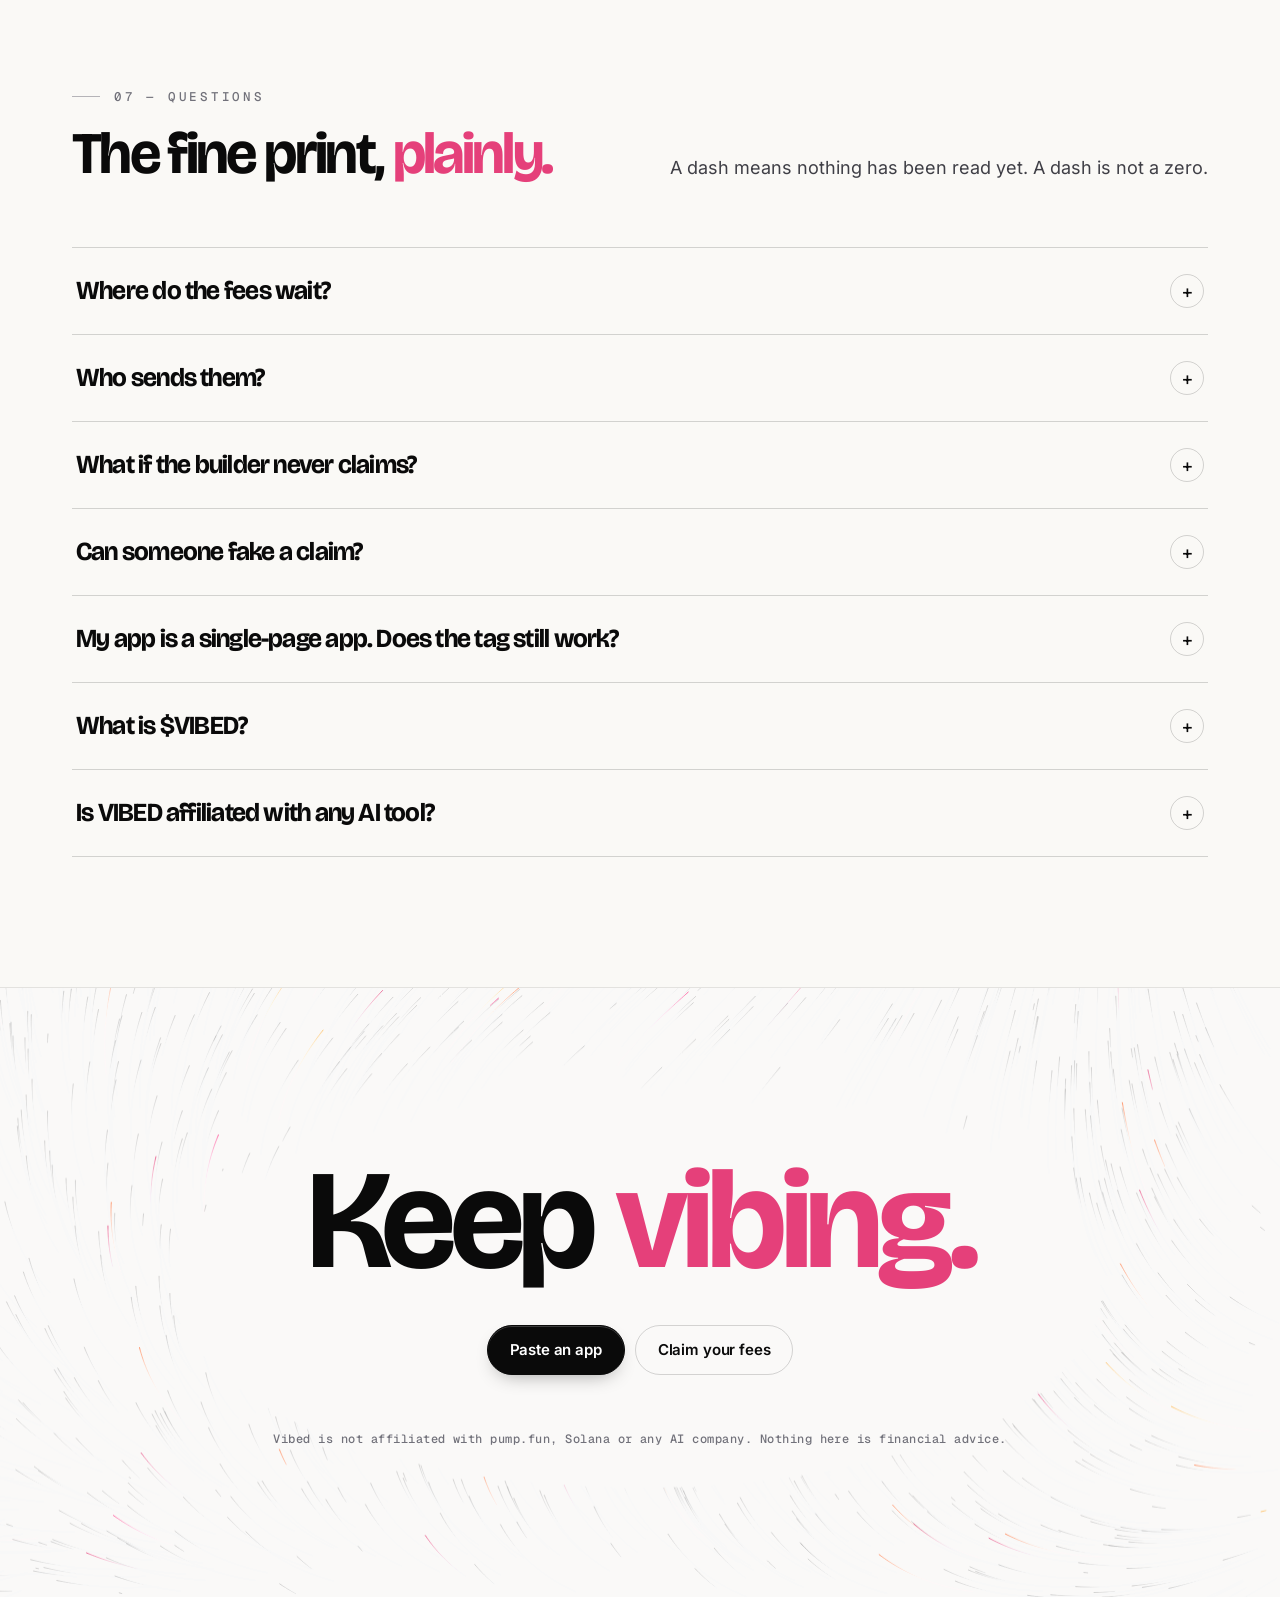
==== commit 60a522a8: "Add files via upload" ====
--- a/index.html
+++ b/index.html
@@ -9,9 +9,9 @@
 <meta property="og:type" content="website">
 <meta property="og:title" content="Vibed">
 <meta property="og:description" content="Launch a coin on any vibe-coded app. Fees go to whoever vibed it.">
-<meta property="og:image" content="__ORIGIN__/assets/og.png">
+<meta property="og:image" content="https://vibed-liard.vercel.app/assets/og.png">
 <meta name="twitter:card" content="summary_large_image">
-<meta name="twitter:image" content="__ORIGIN__/assets/og.png">
+<meta name="twitter:image" content="https://vibed-liard.vercel.app/assets/og.png">
 <link rel="icon" href="/favicon.svg" type="image/svg+xml">
 <link rel="icon" href="/assets/fav-32.png" sizes="32x32">
 <link rel="apple-touch-icon" href="/assets/apple-touch-icon.png">
--- a/css/v.css
+++ b/css/v.css
@@ -0,0 +1,344 @@
+/* VIBED — warm paper, ink, hairlines that flow, one sunset accent. Smooth, quiet, exact. */
+@font-face { font-family: 'Brico'; src: url(/fonts/brico-700.woff2) format('woff2'); font-weight: 700; font-display: swap; }
+@font-face { font-family: 'Brico'; src: url(/fonts/brico-500.woff2) format('woff2'); font-weight: 500; font-display: swap; }
+@font-face { font-family: 'Inter'; src: url(/fonts/inter-400.woff2) format('woff2'); font-weight: 400; font-display: swap; }
+@font-face { font-family: 'Inter'; src: url(/fonts/inter-500.woff2) format('woff2'); font-weight: 500; font-display: swap; }
+@font-face { font-family: 'Inter'; src: url(/fonts/inter-600.woff2) format('woff2'); font-weight: 600; font-display: swap; }
+@font-face { font-family: 'GM'; src: url(/fonts/geist-mono-latin-400-normal.woff2) format('woff2'); font-weight: 400; font-display: swap; }
+@font-face { font-family: 'GM'; src: url(/fonts/geist-mono-latin-500-normal.woff2) format('woff2'); font-weight: 500; font-display: swap; }
+:root {
+  --paper: #FAF9F6; --paper2: #F3F1EB; --card: #FFFFFF; --ink: #0A0A0A; --ink2: #3F3F46; --mute: #71717A; --faint: #A1A1AA;
+  --line: rgba(10, 10, 10, .09); --line2: rgba(10, 10, 10, .16); --pink: #E5407A; --orange: #FF7A45; --gold: #FFB547;
+  --sun: linear-gradient(100deg, #FF3D8B, #FF7A45 60%, #FFB547); --ok: #148A4E; --bad: #C2371A;
+  --ease: cubic-bezier(.2, .7, .2, 1); --max: 1200px; --gut: 32px; --navh: 68px;
+  --mono: 'GM', ui-monospace, Menlo, monospace; --disp: 'Brico', 'Inter', system-ui, sans-serif;
+  --cur: url("data:image/svg+xml,%3Csvg xmlns='http://www.w3.org/2000/svg' width='26' height='38' viewBox='-12 -10 140 206'%3E%3Cpath d='M0,0 L0,160 L38,122 L62,179.6 L87.75,168.9 L64,112 L112,112 Z' fill='%23fff' stroke='%23fff' stroke-width='22' stroke-linejoin='round'/%3E%3Cpath d='M0,0 L0,160 L38,122 L62,179.6 L87.75,168.9 L64,112 L112,112 Z' fill='%230A0A0A' stroke='%230A0A0A' stroke-width='10' stroke-linejoin='round'/%3E%3Crect x='-4' y='70' width='108' height='13' rx='3' fill='%23fff'/%3E%3Crect x='2' y='74' width='42' height='26' rx='9' fill='%23FF5C7A'/%3E%3Crect x='54' y='74' width='42' height='26' rx='9' fill='%23FF8A4C'/%3E%3C/svg%3E") 3 2, auto;
+}
+@media (max-width: 640px) { :root { --gut: 18px; --navh: 60px; } }
+* { box-sizing: border-box; }
+html { overflow-x: hidden; scroll-behavior: smooth; -webkit-text-size-adjust: 100%; }
+body { margin: 0; background: var(--paper); color: var(--ink); font: 400 16px/1.6 'Inter', system-ui, sans-serif; overflow-x: clip; -webkit-font-smoothing: antialiased; cursor: var(--cur); }
+@media (hover: none) { body { cursor: auto; } }
+a, button, [role=button], summary, label { cursor: var(--cur); }
+input, textarea { cursor: text; }
+[hidden] { display: none !important; }
+a { color: inherit; text-decoration: none; }
+button, input { font: inherit; color: inherit; }
+img, svg, canvas { display: block; max-width: 100%; }
+::selection { background: var(--ink); color: #fff; }
+.wrap { width: 100%; max-width: var(--max); margin: 0 auto; padding: 0 var(--gut); }
+.mono { font-family: var(--mono); }
+.sr { position: absolute; width: 1px; height: 1px; overflow: hidden; clip: rect(0 0 0 0); white-space: nowrap; }
+
+/* progress + nav */
+.prog { position: fixed; left: 0; right: 0; top: 0; height: 3px; z-index: 80; pointer-events: none; }
+.prog i { display: block; height: 100%; background: var(--sun); transform-origin: 0 50%; transform: scaleX(0); }
+.nav { position: sticky; top: 0; z-index: 60; height: var(--navh); background: rgba(250, 249, 246, .72); backdrop-filter: saturate(1.4) blur(14px); -webkit-backdrop-filter: saturate(1.4) blur(14px); border-bottom: 1px solid transparent; transition: border-color .3s, background .3s; }
+.nav.scrolled { border-bottom-color: var(--line); background: rgba(250, 249, 246, .86); }
+.nav .wrap { height: 100%; display: grid; grid-template-columns: 1fr auto 1fr; align-items: center; gap: 16px; }
+.logo { display: inline-flex; align-items: center; gap: 10px; font: 700 23px var(--disp); letter-spacing: -.04em; }
+.logo svg { width: 18px; height: 28px; }
+.links { display: flex; gap: 2px; }
+.links a { padding: 8px 13px; border-radius: 999px; font-size: 14.5px; font-weight: 500; color: var(--ink2); transition: background .2s, color .2s; white-space: nowrap; }
+.links a:hover { background: rgba(10, 10, 10, .05); color: var(--ink); }
+.links a.on { background: var(--ink); color: #fff; }
+.nav .right { justify-self: end; display: flex; gap: 10px; align-items: center; }
+.ca { display: inline-flex; align-items: center; gap: 8px; height: 36px; padding: 0 12px; border: 1px solid var(--line2); border-radius: 999px; font: 500 12.5px var(--mono); background: var(--card); }
+.ca b { font-weight: 500; color: var(--mute); }
+@media (max-width: 1060px) { .nav .wrap { grid-template-columns: auto 1fr; } .nav .right { display: none; } .links { justify-content: flex-start; overflow-x: auto; scrollbar-width: none; } .links::-webkit-scrollbar { display: none; } }
+@media (max-width: 560px) { .logo span { display: none; } .links a { padding: 7px 9px; font-size: 13.5px; } }
+
+/* buttons */
+.btn { display: inline-flex; align-items: center; justify-content: center; gap: 9px; height: 50px; padding: 0 22px; border-radius: 999px; border: 1px solid var(--ink); background: var(--ink); color: #fff; font-weight: 600; font-size: 15px; letter-spacing: -.01em; white-space: nowrap; transition: transform .25s var(--ease), box-shadow .25s var(--ease), background .2s, opacity .2s; box-shadow: 0 1px 0 rgba(255, 255, 255, .2) inset, 0 8px 20px -10px rgba(10, 10, 10, .45); }
+.btn:hover { transform: translateY(-2px); box-shadow: 0 1px 0 rgba(255, 255, 255, .2) inset, 0 14px 28px -12px rgba(10, 10, 10, .5); }
+.btn:active { transform: translateY(0) scale(.98); }
+.btn.ghost { background: transparent; color: var(--ink); border-color: var(--line2); box-shadow: none; }
+.btn.ghost:hover { background: var(--card); border-color: var(--ink); }
+.btn.sm { height: 38px; padding: 0 15px; font-size: 13.5px; }
+.btn.sun { background: var(--sun); border-color: transparent; color: #fff; }
+.btn[disabled] { opacity: .45; pointer-events: none; }
+.chip { display: inline-flex; align-items: center; gap: 7px; height: 28px; padding: 0 11px; border-radius: 999px; border: 1px solid var(--line2); background: var(--card); font: 500 12px var(--mono); color: var(--ink2); white-space: nowrap; }
+.chip i { width: 7px; height: 7px; border-radius: 50%; background: var(--faint); font-style: normal; }
+.chip.ok i { background: var(--ok); } .chip.bad i { background: var(--bad); } .chip.live i { background: var(--pink); animation: pulse 1.6s ease-in-out infinite; }
+@keyframes pulse { 50% { opacity: .3; } }
+
+/* hero */
+.hero { position: relative; min-height: calc(100vh - var(--navh)); display: flex; align-items: center; overflow: hidden; padding: 70px 0 90px; }
+#flow { position: absolute; inset: 0; width: 100%; height: 100%; }
+.hero .wrap { position: relative; text-align: center; }
+.kick { font: 500 12.5px var(--mono); letter-spacing: .22em; text-transform: uppercase; color: var(--mute); }
+.hero .kick { margin-bottom: 26px; }
+h1 { margin: 0 auto; font: 700 clamp(44px, 6.6vw, 98px)/.95 var(--disp); letter-spacing: -.05em; max-width: 13.5em; }
+h1 .ln { display: block; text-wrap: balance; }
+h1 .wd { display: inline-block; opacity: 0; transform: translateY(.42em); filter: blur(6px); transition: opacity .9s var(--ease), transform .9s var(--ease), filter .9s var(--ease); transition-delay: calc(var(--i) * 55ms + .1s); }
+.ready h1 .wd { opacity: 1; transform: none; filter: none; }
+h1 em { font-style: normal; }
+h1 em .wd { background: var(--sun); background-size: var(--lw, 100%) 100%; background-position: calc(-1 * var(--x, 0px)) 0; -webkit-background-clip: text; background-clip: text; color: transparent; padding-bottom: .08em; }
+.hero .sub { margin: 26px auto 0; font-size: clamp(17px, 1.6vw, 20px); color: var(--ink2); max-width: 34em; }
+.paste { margin: 38px auto 0; max-width: 640px; display: flex; align-items: center; gap: 8px; padding: 7px 7px 7px 20px; border-radius: 999px; background: var(--card); border: 1px solid var(--line2); box-shadow: 0 30px 60px -36px rgba(10, 10, 10, .45), 0 1px 0 #fff inset; transition: border-color .2s, box-shadow .3s; }
+.paste:focus-within { border-color: var(--ink); box-shadow: 0 30px 70px -34px rgba(229, 64, 122, .45), 0 0 0 4px rgba(229, 64, 122, .12); }
+.paste .pre { font: 500 14px var(--mono); color: var(--faint); }
+.paste input { flex: 1; min-width: 0; border: 0; outline: 0; background: transparent; font: 500 16px var(--mono); height: 48px; }
+.paste input::placeholder { color: #B9B9C0; }
+.hint { margin-top: 14px; font-size: 13.5px; color: var(--mute); }
+.hint a { border-bottom: 1px solid var(--line2); }
+.scrollcue { position: absolute; left: 50%; bottom: 26px; transform: translateX(-50%); font: 500 11px var(--mono); letter-spacing: .2em; color: var(--faint); text-transform: uppercase; display: flex; flex-direction: column; align-items: center; gap: 10px; }
+.scrollcue i { width: 1px; height: 34px; background: linear-gradient(var(--faint), transparent); animation: drip 2.2s var(--ease) infinite; transform-origin: top; }
+@keyframes drip { 0% { transform: scaleY(0); } 50% { transform: scaleY(1); } 100% { transform: scaleY(1); opacity: 0; } }
+
+/* the app card (reader result) */
+.result { max-width: 900px; margin: 30px auto 0; text-align: left; }
+.appcard { display: grid; grid-template-columns: 300px minmax(0, 1fr); border: 1px solid var(--line2); border-radius: 22px; background: var(--card); overflow: hidden; box-shadow: 0 40px 80px -50px rgba(10, 10, 10, .5); animation: rise .7s var(--ease) both; }
+@keyframes rise { from { opacity: 0; transform: translateY(16px) scale(.985); } }
+.appcard .shot { position: relative; background: var(--paper2); min-height: 220px; border-right: 1px solid var(--line); overflow: hidden; }
+.appcard .shot img.og { position: absolute; inset: 0; width: 100%; height: 100%; object-fit: cover; }
+.appcard .shot .ph { position: absolute; inset: 0; display: grid; place-items: center; background: radial-gradient(120% 90% at 20% 0%, #FFE3EC, transparent 60%), radial-gradient(120% 90% at 100% 100%, #FFE8D6, transparent 60%), var(--paper2); }
+.appcard .shot .ph img { width: 64px; height: 64px; border-radius: 16px; background: #fff; box-shadow: 0 10px 30px -14px rgba(0, 0, 0, .4); }
+.appcard .bar { position: absolute; left: 12px; right: 12px; top: 12px; height: 30px; border-radius: 999px; background: rgba(255, 255, 255, .86); backdrop-filter: blur(8px); display: flex; align-items: center; gap: 8px; padding: 0 12px; font: 500 12px var(--mono); color: var(--ink2); box-shadow: 0 6px 16px -10px rgba(0, 0, 0, .35); }
+.appcard .bar img { width: 14px; height: 14px; border-radius: 4px; }
+.appcard .bd { padding: 22px 24px; display: flex; flex-direction: column; gap: 14px; min-width: 0; }
+.appcard h3 { margin: 0; font: 700 26px/1.1 var(--disp); letter-spacing: -.035em; overflow-wrap: anywhere; }
+.appcard .desc { margin: 0; color: var(--ink2); font-size: 14.5px; }
+.chips { display: flex; gap: 8px; flex-wrap: wrap; }
+.kit { display: grid; gap: 10px; }
+.krow { display: grid; grid-template-columns: 112px minmax(0, 1fr) auto; align-items: center; gap: 12px; padding: 10px 12px; border: 1px solid var(--line); border-radius: 14px; background: var(--paper); }
+.krow span { font: 500 11px var(--mono); letter-spacing: .12em; text-transform: uppercase; color: var(--mute); }
+.krow code { font: 500 13.5px var(--mono); overflow-wrap: anywhere; }
+.krow code b { color: var(--pink); font-weight: 500; }
+.cbtn { border: 1px solid var(--line2); background: var(--card); border-radius: 999px; padding: 5px 11px; font: 500 12px var(--mono); transition: background .2s, border-color .2s; }
+.cbtn:hover { border-color: var(--ink); }
+.acts { display: flex; gap: 10px; flex-wrap: wrap; align-items: center; }
+.err { padding: 12px 16px; border-radius: 14px; border: 1px solid rgba(194, 55, 26, .3); background: #FFF6F3; color: var(--bad); font-size: 14.5px; }
+.err:empty { display: none; }
+.okm { padding: 12px 16px; border-radius: 14px; border: 1px solid rgba(20, 138, 78, .3); background: #F2FBF6; color: var(--ok); font-size: 14.5px; }
+.loading { display: flex; align-items: center; justify-content: center; gap: 12px; padding: 30px; color: var(--mute); font-size: 14.5px; }
+.spin { width: 16px; height: 16px; border-radius: 50%; border: 2px solid var(--line2); border-top-color: var(--pink); animation: sp .8s linear infinite; }
+@keyframes sp { to { transform: rotate(360deg); } }
+@media (max-width: 760px) { .appcard { grid-template-columns: minmax(0, 1fr); } .appcard .shot { border-right: 0; border-bottom: 1px solid var(--line); min-height: 180px; } .krow { grid-template-columns: minmax(0, 1fr) auto; } .krow span { grid-column: 1 / -1; } }
+
+/* marquee */
+.marq { border-top: 1px solid var(--line); border-bottom: 1px solid var(--line); overflow: hidden; background: var(--card); }
+.marq .tr { display: flex; width: max-content; animation: mq 46s linear infinite; }
+.marq span { display: inline-flex; align-items: center; gap: 22px; padding: 16px 22px 16px 0; font: 500 12.5px var(--mono); letter-spacing: .2em; text-transform: uppercase; color: var(--ink2); white-space: nowrap; }
+.marq span::after { content: ''; width: 6px; height: 6px; border-radius: 50%; background: var(--sun); }
+@keyframes mq { to { transform: translateX(-50%); } }
+
+/* bands */
+.band { position: relative; padding: 130px 0; scroll-margin-top: var(--navh); }
+.band + .band { border-top: 1px solid var(--line); }
+.band.tint { background: var(--paper2); }
+.band.dark { background: #0B0B0D; color: #F4F4F0; }
+.band.dark .kick { color: #8A8A96; } .band.dark .lead { color: #B9B9C2; }
+.head { display: grid; grid-template-columns: minmax(0, 1fr) minmax(0, 1fr); gap: 40px; align-items: end; margin-bottom: 64px; }
+.head .kick { display: flex; align-items: center; gap: 14px; margin-bottom: 20px; }
+.head .kick::before { content: ''; width: 28px; height: 1px; background: currentColor; opacity: .5; }
+h2 { margin: 0; font: 700 clamp(36px, 4.6vw, 64px)/.98 var(--disp); letter-spacing: -.045em; }
+h2 em { font-style: normal; color: var(--pink); }
+.lead { margin: 0; font-size: 18px; color: var(--ink2); max-width: 32em; justify-self: end; }
+@media (max-width: 860px) { .band { padding: 92px 0; } .head { grid-template-columns: minmax(0, 1fr); gap: 18px; margin-bottom: 44px; } .lead { justify-self: start; } }
+
+/* reveal */
+.rv { opacity: 0; transform: translateY(22px); transition: opacity .9s var(--ease), transform .9s var(--ease); transition-delay: var(--d, 0s); }
+.rv.vis { opacity: 1; transform: none; }
+
+/* how it works: three steps on a drawn line */
+.steps { position: relative; display: grid; grid-template-columns: repeat(3, minmax(0, 1fr)); gap: 26px; }
+.steps svg.wire { position: absolute; left: 0; top: 46px; width: 100%; height: 20px; overflow: visible; pointer-events: none; }
+.steps svg.wire path { fill: none; stroke: var(--ink); stroke-opacity: .25; stroke-width: 1.4; stroke-dasharray: 4 7; }
+.steps svg.wire path.draw { stroke: url(#wg); stroke-opacity: 1; stroke-width: 2; stroke-dasharray: var(--len); stroke-dashoffset: var(--len); transition: stroke-dashoffset 1.8s var(--ease); }
+.steps.vis svg.wire path.draw { stroke-dashoffset: 0; }
+.step { position: relative; }
+.step .dot { width: 92px; height: 92px; border-radius: 26px; border: 1px solid var(--line2); background: var(--card); display: grid; place-items: center; box-shadow: 0 20px 40px -26px rgba(10, 10, 10, .45); position: relative; z-index: 1; transition: transform .5s var(--ease); }
+.step:hover .dot { transform: translateY(-4px) rotate(-3deg); }
+.step .dot svg { width: 40px; height: 40px; }
+.step .n { margin-top: 26px; font: 500 12px var(--mono); letter-spacing: .16em; color: var(--mute); }
+.step h3 { margin: 8px 0 8px; font: 700 28px/1.05 var(--disp); letter-spacing: -.035em; }
+.step p { margin: 0; color: var(--ink2); font-size: 15.5px; max-width: 22em; }
+.step .mini { margin-top: 20px; border: 1px solid var(--line); border-radius: 14px; background: var(--card); padding: 12px 14px; font: 500 12.5px var(--mono); color: var(--ink2); overflow: hidden; white-space: nowrap; text-overflow: ellipsis; }
+.step .mini b { color: var(--pink); font-weight: 500; }
+@media (max-width: 860px) { .steps { grid-template-columns: minmax(0, 1fr); gap: 46px; } .steps svg.wire { display: none; } }
+
+/* the story: pinned, the page scrolls through five frames */
+.story { position: relative; height: 520vh; border-top: 1px solid var(--line); }
+.story .pin { position: sticky; top: var(--navh); height: calc(100vh - var(--navh)); display: flex; align-items: center; overflow: hidden; }
+.story .grid { display: grid; grid-template-columns: minmax(0, .82fr) minmax(0, 1.18fr); gap: 56px; align-items: center; width: 100%; }
+.story ol { list-style: none; margin: 30px 0 0; padding: 0; display: grid; gap: 4px; }
+.story li { display: grid; grid-template-columns: 40px minmax(0, 1fr); gap: 12px; padding: 14px 0; border-top: 1px solid var(--line); opacity: .35; transition: opacity .5s var(--ease); }
+.story li b { font: 500 12px var(--mono); color: var(--mute); padding-top: 4px; }
+.story li h4 { margin: 0; font: 700 22px/1.15 var(--disp); letter-spacing: -.03em; }
+.story li p { margin: 4px 0 0; font-size: 14.5px; color: var(--ink2); max-height: 0; overflow: hidden; transition: max-height .6s var(--ease); }
+.story li.on { opacity: 1; } .story li.on p { max-height: 80px; }
+.screen { position: relative; aspect-ratio: 16 / 11; border-radius: 22px; border: 1px solid var(--line2); background: var(--card); box-shadow: 0 60px 100px -60px rgba(10, 10, 10, .55); overflow: hidden; }
+.screen .top { height: 44px; display: flex; align-items: center; gap: 8px; padding: 0 16px; border-bottom: 1px solid var(--line); background: var(--paper); }
+.screen .top i { width: 10px; height: 10px; border-radius: 50%; background: #E4E2DC; }
+.screen .top .url { margin-left: 10px; flex: 1; height: 26px; border-radius: 999px; background: var(--card); border: 1px solid var(--line); display: flex; align-items: center; padding: 0 12px; font: 500 12px var(--mono); color: var(--ink2); }
+.screen .stage { position: absolute; left: 0; right: 0; top: 44px; bottom: 0; }
+.fr { position: absolute; inset: 0; display: grid; place-items: center; padding: 26px; opacity: 0; transform: scale(.97) translateY(10px); transition: opacity .6s var(--ease), transform .6s var(--ease); }
+.fr.on { opacity: 1; transform: none; }
+.tag { font: 500 11px var(--mono); letter-spacing: .14em; text-transform: uppercase; color: var(--mute); }
+.illus { position: absolute; right: 14px; bottom: 12px; font: 500 10.5px var(--mono); letter-spacing: .14em; color: var(--faint); text-transform: uppercase; }
+/* frame 1: a vibe-coded app */
+.f-app { width: 100%; height: 100%; border-radius: 14px; background: radial-gradient(90% 70% at 80% 0%, #FFE4EE, transparent 60%), radial-gradient(80% 70% at 0% 100%, #FFEBD9, transparent 60%), #fff; display: grid; place-items: center; text-align: center; position: relative; }
+.f-app h5 { margin: 0; font: 700 34px/1 var(--disp); letter-spacing: -.04em; }
+.f-app p { margin: 8px 0 18px; color: var(--ink2); font-size: 14px; }
+.f-app .ship { display: inline-flex; padding: 10px 18px; border-radius: 999px; background: var(--ink); color: #fff; font-weight: 600; font-size: 14px; }
+.f-app .mouse { position: absolute; width: 24px; height: 36px; left: 30%; top: 70%; animation: wander 3.4s var(--ease) infinite; }
+@keyframes wander { 0% { transform: translate(0, 0); } 40% { transform: translate(120px, -64px); } 55% { transform: translate(120px, -64px) scale(.86); } 70% { transform: translate(120px, -64px); } 100% { transform: translate(0, 0); } }
+/* frame 2: the coin */
+.f-coin { width: min(380px, 100%); border-radius: 18px; border: 1px solid var(--line2); background: #fff; padding: 18px; box-shadow: 0 30px 60px -40px rgba(0, 0, 0, .5); }
+.f-coin .row { display: flex; gap: 14px; align-items: center; }
+.f-coin .img { width: 58px; height: 58px; border-radius: 14px; background: var(--sun); display: grid; place-items: center; }
+.f-coin .img svg { width: 22px; height: 34px; }
+.f-coin b { font: 700 22px var(--disp); letter-spacing: -.03em; }
+.f-coin .d { margin-top: 14px; padding: 10px 12px; border-radius: 10px; background: var(--paper); font: 500 12.5px var(--mono); color: var(--ink2); }
+.f-coin .d b { font: 500 12.5px var(--mono); color: var(--pink); }
+.f-coin .fs { margin-top: 10px; display: flex; justify-content: space-between; font: 500 12px var(--mono); color: var(--mute); }
+/* frame 3: fees flow to the vault */
+.f-flow { width: 100%; display: grid; grid-template-columns: 1fr 1.2fr 1fr; align-items: center; gap: 8px; }
+.node { justify-self: center; text-align: center; display: grid; gap: 10px; justify-items: center; }
+.node .ic { width: 78px; height: 78px; border-radius: 22px; border: 1px solid var(--line2); background: #fff; display: grid; place-items: center; box-shadow: 0 20px 40px -26px rgba(0, 0, 0, .45); }
+.node .ic svg { width: 36px; height: 36px; }
+.node span { font: 500 12px var(--mono); color: var(--ink2); }
+.pipe { position: relative; height: 40px; }
+.pipe svg { width: 100%; height: 40px; overflow: visible; }
+.pipe path { fill: none; stroke: url(#pg); stroke-width: 3; stroke-linecap: round; stroke-dasharray: 2 14; animation: flowd 1.1s linear infinite; }
+@keyframes flowd { to { stroke-dashoffset: -32; } }
+/* frame 4: the meta tag */
+.f-code { width: 100%; border-radius: 14px; background: #0E0E11; color: #E7E7EA; padding: 18px 20px; font: 400 13.5px/1.75 var(--mono); box-shadow: 0 30px 60px -40px rgba(0, 0, 0, .6); }
+.f-code .c { color: #6E6E7A; } .f-code .t { color: #FF8AB0; } .f-code .a { color: #FFC37A; } .f-code .s { color: #9BE7B8; }
+.f-code .new { background: rgba(229, 64, 122, .14); border-radius: 4px; display: inline-block; }
+.typed { border-right: 2px solid var(--pink); padding-right: 2px; animation: caret 1s steps(1) infinite; }
+@keyframes caret { 50% { border-color: transparent; } }
+/* frame 5: payout */
+.f-pay { width: 100%; display: grid; gap: 18px; justify-items: center; }
+.receipt { width: min(420px, 100%); border-radius: 16px; border: 1px solid var(--line2); background: #fff; padding: 16px 18px; display: grid; gap: 8px; box-shadow: 0 30px 60px -40px rgba(0, 0, 0, .5); }
+.receipt div { display: flex; justify-content: space-between; gap: 12px; font: 500 12.5px var(--mono); color: var(--ink2); }
+.receipt div span:first-child { color: var(--mute); }
+.receipt .st { color: var(--ok); }
+@media (max-width: 960px) {
+  .story { height: auto; } .story .pin { position: relative; height: auto; padding: 92px 0; top: 0; }
+  .story .grid { grid-template-columns: minmax(0, 1fr); gap: 34px; } .story li { opacity: 1; } .story li p { max-height: none; }
+  .screen { aspect-ratio: auto; height: 400px; }
+}
+
+/* launch: two panels */
+.two { display: grid; grid-template-columns: minmax(0, 1fr) minmax(0, 1fr); gap: 24px; }
+.panel { border: 1px solid var(--line2); border-radius: 22px; background: var(--card); padding: 28px; position: relative; overflow: hidden; }
+.panel h3 { margin: 0 0 6px; font: 700 26px/1.1 var(--disp); letter-spacing: -.035em; }
+.panel > p { margin: 0 0 20px; color: var(--ink2); font-size: 15px; }
+.panel .n { position: absolute; right: 22px; top: 22px; font: 500 12px var(--mono); color: var(--faint); }
+.field { display: block; margin-top: 14px; }
+.field > span { display: block; font: 500 11px var(--mono); letter-spacing: .12em; text-transform: uppercase; color: var(--mute); margin-bottom: 7px; }
+.field input { width: 100%; height: 50px; border-radius: 14px; border: 1px solid var(--line2); background: var(--paper); padding: 0 16px; font: 500 14.5px var(--mono); outline: none; transition: border-color .2s, box-shadow .2s, background .2s; }
+.field input:focus { border-color: var(--ink); background: #fff; box-shadow: 0 0 0 4px rgba(10, 10, 10, .06); }
+.panel .acts { margin-top: 18px; }
+.anat { display: grid; gap: 10px; }
+.anat .krow { background: var(--paper); }
+.steps-mini { margin: 18px 0 0; padding: 0; list-style: none; display: grid; gap: 10px; counter-reset: s; }
+.steps-mini li { counter-increment: s; display: grid; grid-template-columns: 26px minmax(0, 1fr); gap: 10px; font-size: 14.5px; color: var(--ink2); }
+.steps-mini li::before { content: counter(s); width: 26px; height: 26px; border-radius: 50%; border: 1px solid var(--line2); display: grid; place-items: center; font: 500 12px var(--mono); color: var(--ink); }
+@media (max-width: 900px) { .two { grid-template-columns: minmax(0, 1fr); } }
+
+/* claim (dark band) */
+.codecard { border-radius: 20px; background: #141417; border: 1px solid #26262B; overflow: hidden; }
+.codecard .tb { display: flex; justify-content: space-between; align-items: center; padding: 12px 16px; border-bottom: 1px solid #26262B; font: 500 12px var(--mono); color: #8A8A96; }
+.codecard pre { margin: 0; padding: 22px; font: 400 14px/1.8 var(--mono); color: #E7E7EA; overflow-x: auto; }
+.codecard pre .c { color: #6E6E7A; } .codecard pre .t { color: #FF8AB0; } .codecard pre .a { color: #FFC37A; } .codecard pre .s { color: #9BE7B8; }
+.codecard pre .hl { background: rgba(229, 64, 122, .16); border-radius: 6px; padding: 2px 0; }
+.band.dark .panel { background: #141417; border-color: #26262B; }
+.band.dark .panel > p, .band.dark .steps-mini li { color: #B9B9C2; }
+.band.dark .field input { background: #0E0E11; border-color: #2E2E35; color: #fff; }
+.band.dark .field input:focus { border-color: #fff; box-shadow: 0 0 0 4px rgba(255, 255, 255, .06); }
+.band.dark .btn.ghost { background: transparent; color: #fff; border-color: #3A3A42; box-shadow: none; } .band.dark .btn.ghost:hover { background: #1C1C20; border-color: #fff; }
+.band.dark .btn { background: #fff; color: var(--ink); border-color: #fff; }
+.band.dark .cbtn { background: #1C1C20; border-color: #3A3A42; color: #fff; }
+.band.dark .steps-mini li::before { border-color: #3A3A42; color: #fff; }
+.band.dark .chip { background: #1C1C20; border-color: #3A3A42; color: #D4D4DA; }
+.verdict { margin-top: 16px; display: grid; gap: 10px; }
+.vrow { display: grid; grid-template-columns: 28px minmax(0, 1fr); gap: 12px; align-items: start; padding: 12px 14px; border-radius: 14px; border: 1px solid #26262B; background: #0E0E11; font-size: 14px; color: #D4D4DA; animation: rise .5s var(--ease) both; }
+.vrow i { width: 28px; height: 28px; border-radius: 50%; display: grid; place-items: center; font-style: normal; font: 600 13px var(--mono); }
+.vrow.y i { background: rgba(20, 138, 78, .2); color: #5FE3A1; } .vrow.n i { background: rgba(194, 55, 26, .2); color: #FF8E73; }
+.vrow code { font: 500 12.5px var(--mono); color: #fff; overflow-wrap: anywhere; }
+
+/* board */
+.stats { display: grid; grid-template-columns: repeat(4, minmax(0, 1fr)); border: 1px solid var(--line2); border-radius: 20px; background: var(--card); overflow: hidden; margin-bottom: 26px; }
+.stats div { padding: 22px; border-right: 1px solid var(--line); }
+.stats div:last-child { border-right: 0; }
+.stats b { display: block; font: 700 40px/1 var(--disp); letter-spacing: -.04em; }
+.stats span { display: block; margin-top: 8px; font: 500 11.5px var(--mono); letter-spacing: .12em; text-transform: uppercase; color: var(--mute); }
+.apps { display: grid; grid-template-columns: repeat(auto-fill, minmax(320px, 1fr)); gap: 18px; }
+.app { border: 1px solid var(--line2); border-radius: 20px; background: var(--card); padding: 18px; display: grid; gap: 14px; transition: transform .4s var(--ease), box-shadow .4s var(--ease); animation: rise .6s var(--ease) both; }
+.app:hover { transform: translateY(-4px); box-shadow: 0 30px 60px -40px rgba(10, 10, 10, .45); }
+.app .hd { display: flex; gap: 12px; align-items: center; min-width: 0; }
+.app .hd img { width: 38px; height: 38px; border-radius: 10px; background: var(--paper2); flex: none; }
+.app .hd b { font: 700 19px var(--disp); letter-spacing: -.03em; overflow: hidden; text-overflow: ellipsis; white-space: nowrap; display: block; }
+.app .hd small { font: 500 12px var(--mono); color: var(--mute); }
+.coinrow { display: flex; align-items: center; gap: 10px; padding: 8px 10px; border-radius: 12px; background: var(--paper); font-size: 14px; }
+.coinrow img, .coinrow .noimg { width: 30px; height: 30px; border-radius: 8px; object-fit: cover; background: var(--paper2); flex: none; }
+.coinrow .noimg { background: var(--sun); }
+img.gone { visibility: hidden; }
+.appcard .shot .ph svg { width: 64px; height: 98px; filter: drop-shadow(0 12px 24px rgba(0,0,0,.18)); }
+.coinrow b { font-weight: 600; } .coinrow .mc { margin-left: auto; font: 500 12.5px var(--mono); color: var(--ink2); }
+.coinrow a.go { font: 500 12px var(--mono); border-bottom: 1px solid var(--line2); }
+.empty { border: 1px dashed var(--line2); border-radius: 22px; padding: 46px 30px; text-align: center; background: rgba(255, 255, 255, .5); }
+.empty b { display: block; font: 700 28px/1.1 var(--disp); letter-spacing: -.035em; }
+.empty p { margin: 10px auto 22px; color: var(--ink2); max-width: 30em; }
+.feed { margin-top: 26px; border: 1px solid var(--line2); border-radius: 20px; background: var(--card); overflow: hidden; }
+.feed .fh { display: flex; justify-content: space-between; align-items: center; padding: 14px 18px; border-bottom: 1px solid var(--line); font: 500 12px var(--mono); letter-spacing: .12em; text-transform: uppercase; color: var(--mute); }
+.feed .fr2 { display: grid; grid-template-columns: 90px minmax(0, 1fr) auto; gap: 14px; align-items: center; padding: 12px 18px; border-bottom: 1px solid var(--line); font-size: 14px; }
+.feed .fr2:last-child { border-bottom: 0; }
+.feed .fr2 .k { font: 500 11px var(--mono); letter-spacing: .1em; text-transform: uppercase; }
+.feed .fr2 .k.list { color: var(--orange); } .feed .fr2 .k.claim { color: var(--pink); } .feed .fr2 .k.paid { color: var(--ok); }
+.feed .fr2 a { font: 500 12px var(--mono); color: var(--mute); }
+@media (max-width: 760px) { .stats { grid-template-columns: repeat(2, minmax(0, 1fr)); } .stats div:nth-child(2) { border-right: 0; } .stats div:nth-child(-n+2) { border-bottom: 1px solid var(--line); } }
+
+/* vault */
+.vault { display: grid; grid-template-columns: minmax(0, 1.1fr) minmax(0, .9fr); gap: 24px; }
+.vcard { border-radius: 24px; padding: 30px; background: #0B0B0D; color: #fff; position: relative; overflow: hidden; min-height: 300px; display: flex; flex-direction: column; justify-content: space-between; }
+.vcard canvas { position: absolute; inset: 0; width: 100%; height: 100%; opacity: .9; }
+.vcard > * { position: relative; }
+.vcard .kick { color: #9A9AA6; }
+.vcard .bal { font: 700 clamp(46px, 6vw, 76px)/1 var(--disp); letter-spacing: -.045em; margin-top: 18px; }
+.vcard .bal small { font: 500 18px var(--mono); letter-spacing: 0; color: #B9B9C2; margin-left: 8px; }
+.vcard .addr { display: flex; gap: 10px; align-items: center; flex-wrap: wrap; font: 500 13.5px var(--mono); color: #D4D4DA; }
+.vcard .addr a, .vcard .addr button { border: 1px solid #3A3A42; background: #141417; color: #fff; border-radius: 999px; padding: 5px 11px; font: 500 12px var(--mono); }
+.cannot { border: 1px solid var(--line2); border-radius: 24px; background: var(--card); overflow: hidden; }
+.cannot .r { display: grid; grid-template-columns: minmax(0, 1fr) minmax(0, 1.3fr); border-bottom: 1px solid var(--line); }
+.cannot .r:last-child { border-bottom: 0; }
+.cannot .r div { padding: 15px 18px; font-size: 14.5px; }
+.cannot .r div:first-child { color: var(--mute); border-right: 1px solid var(--line); }
+.cannot .h div { font: 500 11px var(--mono); letter-spacing: .14em; text-transform: uppercase; color: var(--ink) !important; background: var(--paper); }
+.payouts { margin-top: 24px; }
+.op { margin-top: 24px; }
+@media (max-width: 900px) { .vault { grid-template-columns: minmax(0, 1fr); } }
+
+/* faq */
+.faq { display: grid; gap: 0; border-top: 1px solid var(--line2); }
+.faq details { border-bottom: 1px solid var(--line2); }
+.faq summary { list-style: none; display: flex; justify-content: space-between; align-items: center; gap: 20px; padding: 26px 4px; font: 700 clamp(20px, 2.2vw, 26px)/1.2 var(--disp); letter-spacing: -.03em; }
+.faq summary::-webkit-details-marker { display: none; }
+.faq summary i { width: 34px; height: 34px; flex: none; border-radius: 50%; border: 1px solid var(--line2); display: grid; place-items: center; transition: transform .5s var(--ease), background .3s; font-style: normal; }
+.faq summary i::before { content: '+'; font: 500 18px var(--mono); }
+.faq details[open] summary i { transform: rotate(45deg); background: var(--ink); color: #fff; }
+.faq .a { overflow: hidden; }
+.faq .a p { margin: 0; padding: 0 4px 26px; color: var(--ink2); max-width: 46em; font-size: 16px; }
+
+/* exit */
+.exit { position: relative; padding: 170px 0 150px; text-align: center; overflow: hidden; border-top: 1px solid var(--line); }
+.exit canvas { position: absolute; inset: 0; width: 100%; height: 100%; }
+.exit .wrap { position: relative; }
+.exit h2 { font-size: clamp(56px, 11vw, 168px); line-height: .9; }
+.exit .acts { justify-content: center; margin-top: 40px; }
+.fine { margin-top: 56px; font: 500 12px var(--mono); color: var(--mute); letter-spacing: .04em; }
+.toast { position: fixed; left: 50%; bottom: 26px; transform: translate(-50%, 24px); background: var(--ink); color: #fff; padding: 11px 18px; border-radius: 999px; font-weight: 600; font-size: 14px; opacity: 0; transition: all .35s var(--ease); z-index: 99; pointer-events: none; box-shadow: 0 20px 40px -20px rgba(0, 0, 0, .6); }
+.toast.on { opacity: 1; transform: translate(-50%, 0); }
+.veil { position: fixed; inset: 0; z-index: 90; background: rgba(10, 10, 10, .35); backdrop-filter: blur(6px); display: grid; place-items: center; padding: 18px; animation: fade .25s ease both; }
+@keyframes fade { from { opacity: 0; } }
+.modal { width: 100%; max-width: 420px; border-radius: 24px; background: var(--card); padding: 24px; box-shadow: 0 50px 100px -40px rgba(0, 0, 0, .6); animation: rise .4s var(--ease) both; }
+.modal h3 { margin: 0 0 6px; font: 700 24px var(--disp); letter-spacing: -.03em; }
+.modal p { margin: 0 0 16px; color: var(--ink2); font-size: 14.5px; }
+.wl { display: grid; gap: 10px; }
+.wl button, .wl a { display: flex; justify-content: space-between; align-items: center; height: 54px; padding: 0 18px; border-radius: 16px; border: 1px solid var(--line2); background: var(--paper); font-weight: 600; transition: border-color .2s, background .2s; }
+.wl button:hover, .wl a:hover { border-color: var(--ink); background: #fff; }
+.wl small { font: 500 12px var(--mono); color: var(--mute); }
+@media (prefers-reduced-motion: reduce) { .rv, h1 .wd { opacity: 1 !important; transform: none !important; filter: none !important; transition: none !important; } .marq .tr, .scrollcue i, .f-app .mouse, .pipe path, .typed, .chip.live i { animation: none !important; } html { scroll-behavior: auto; } }
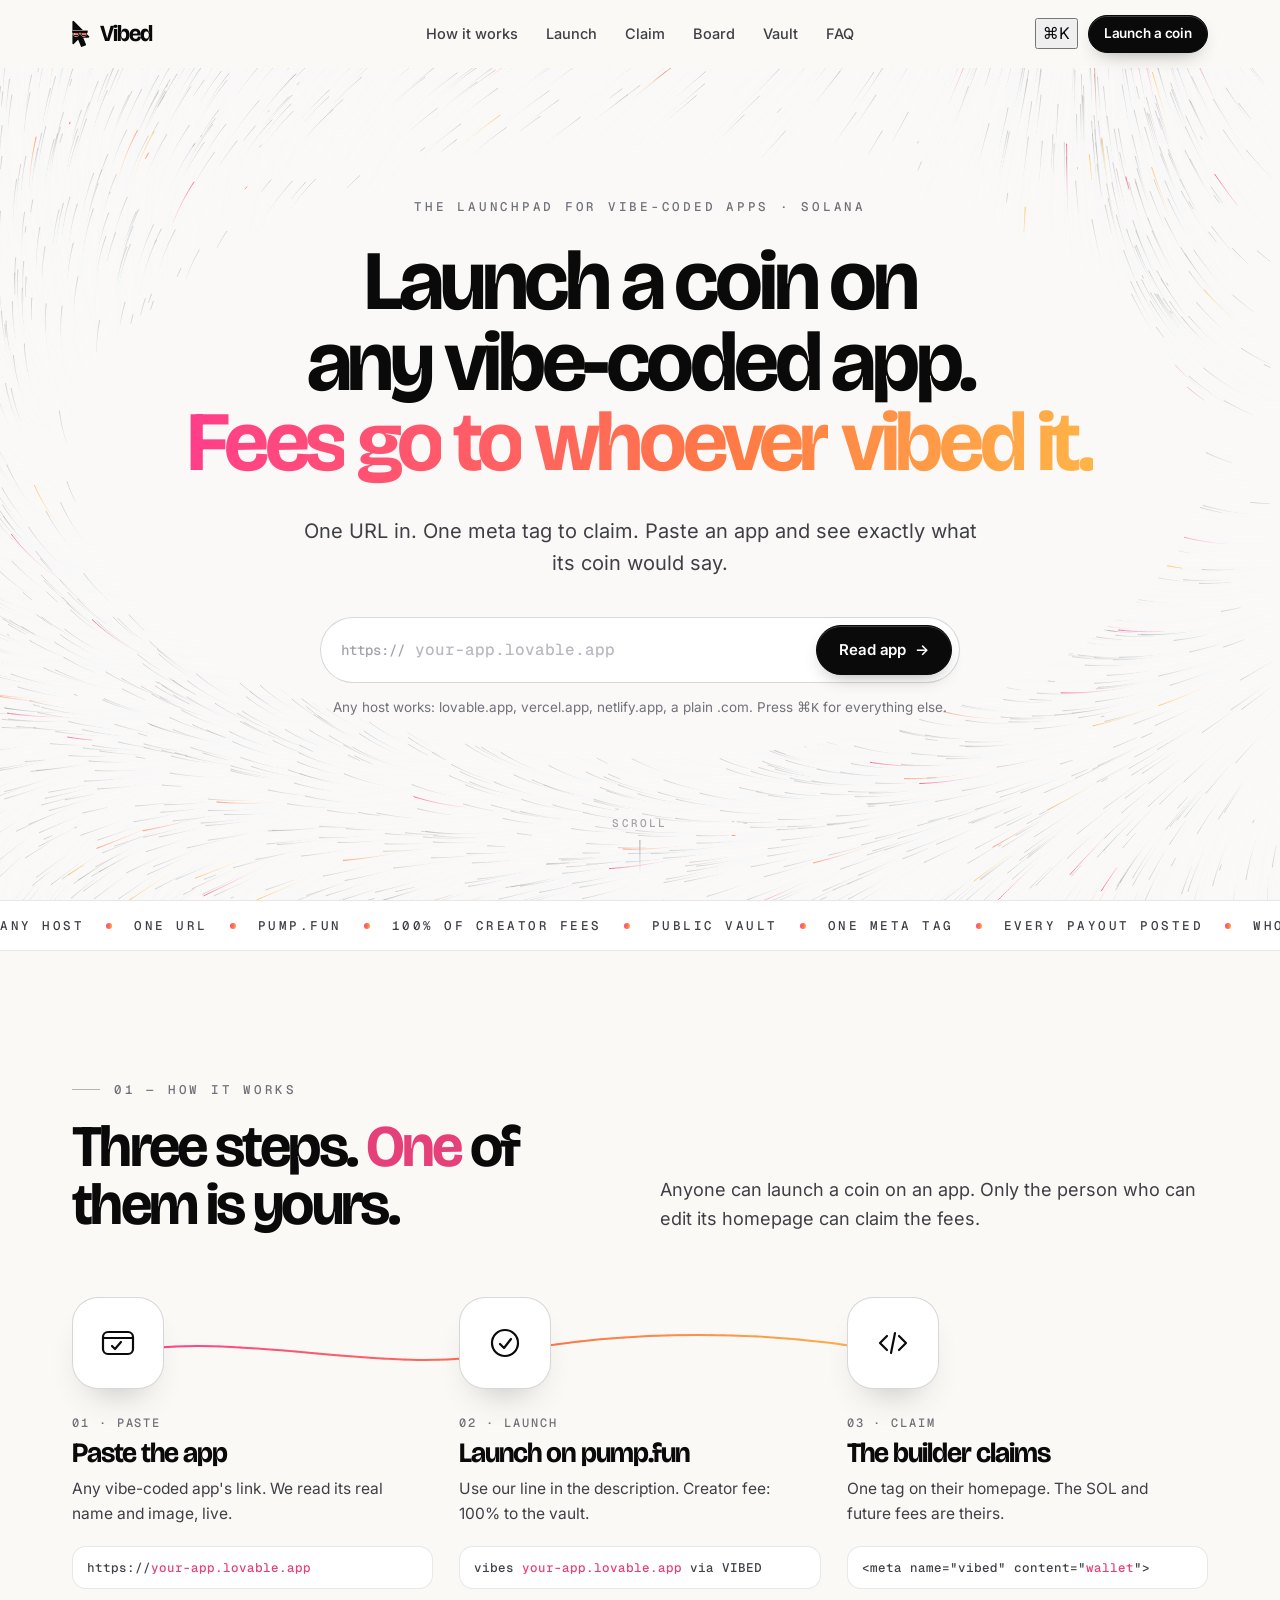
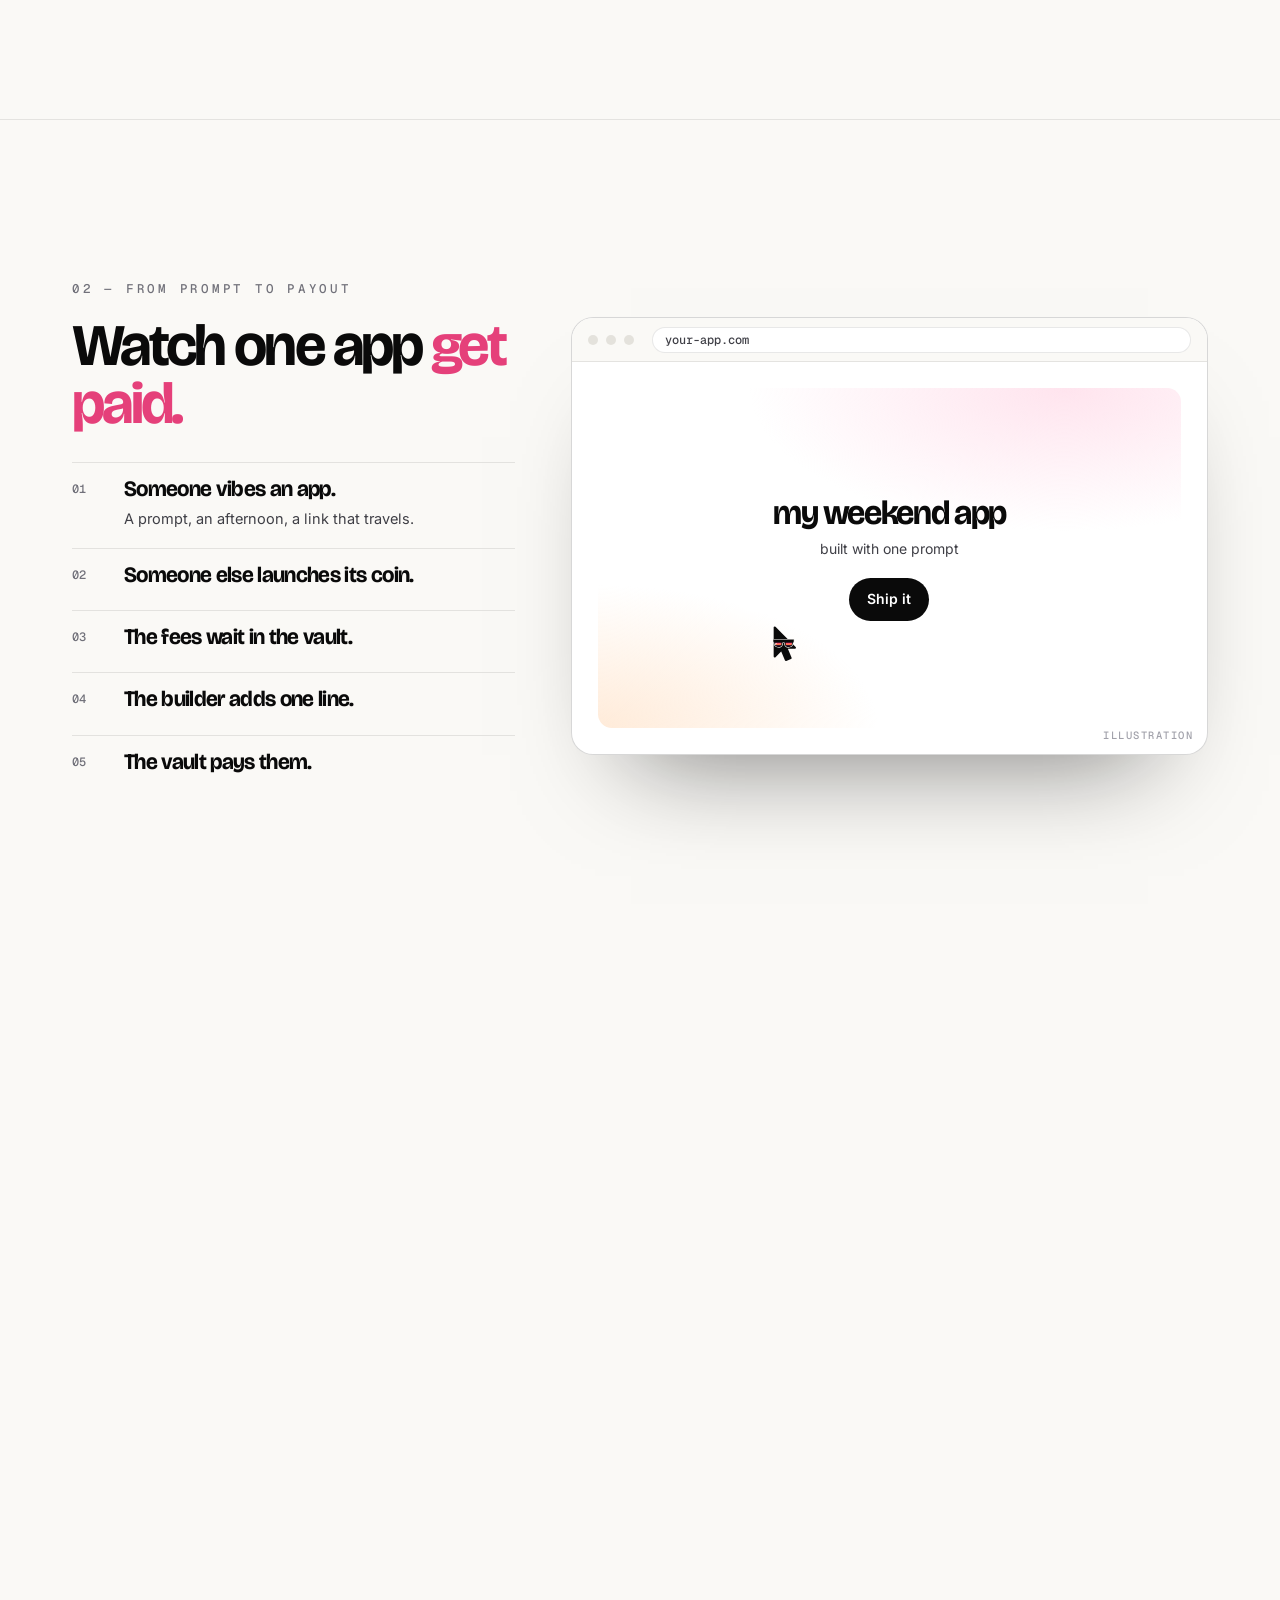
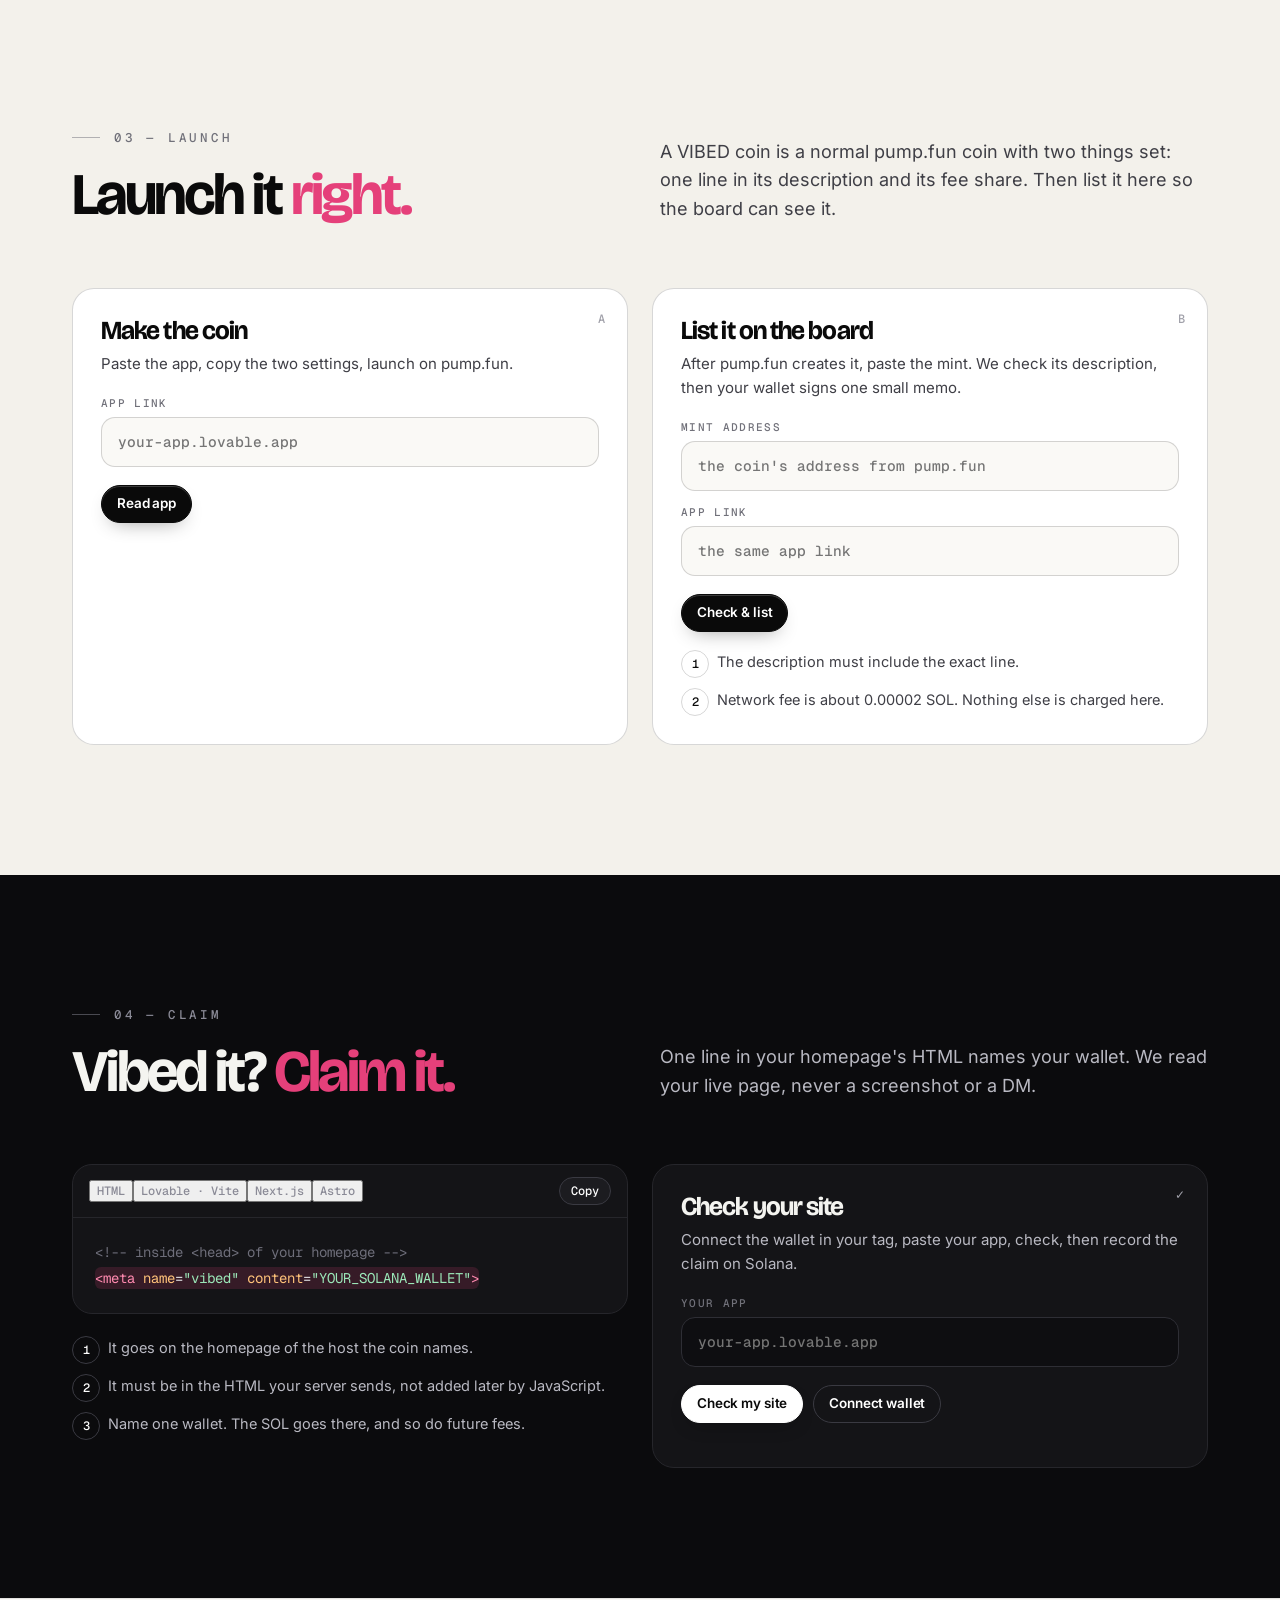
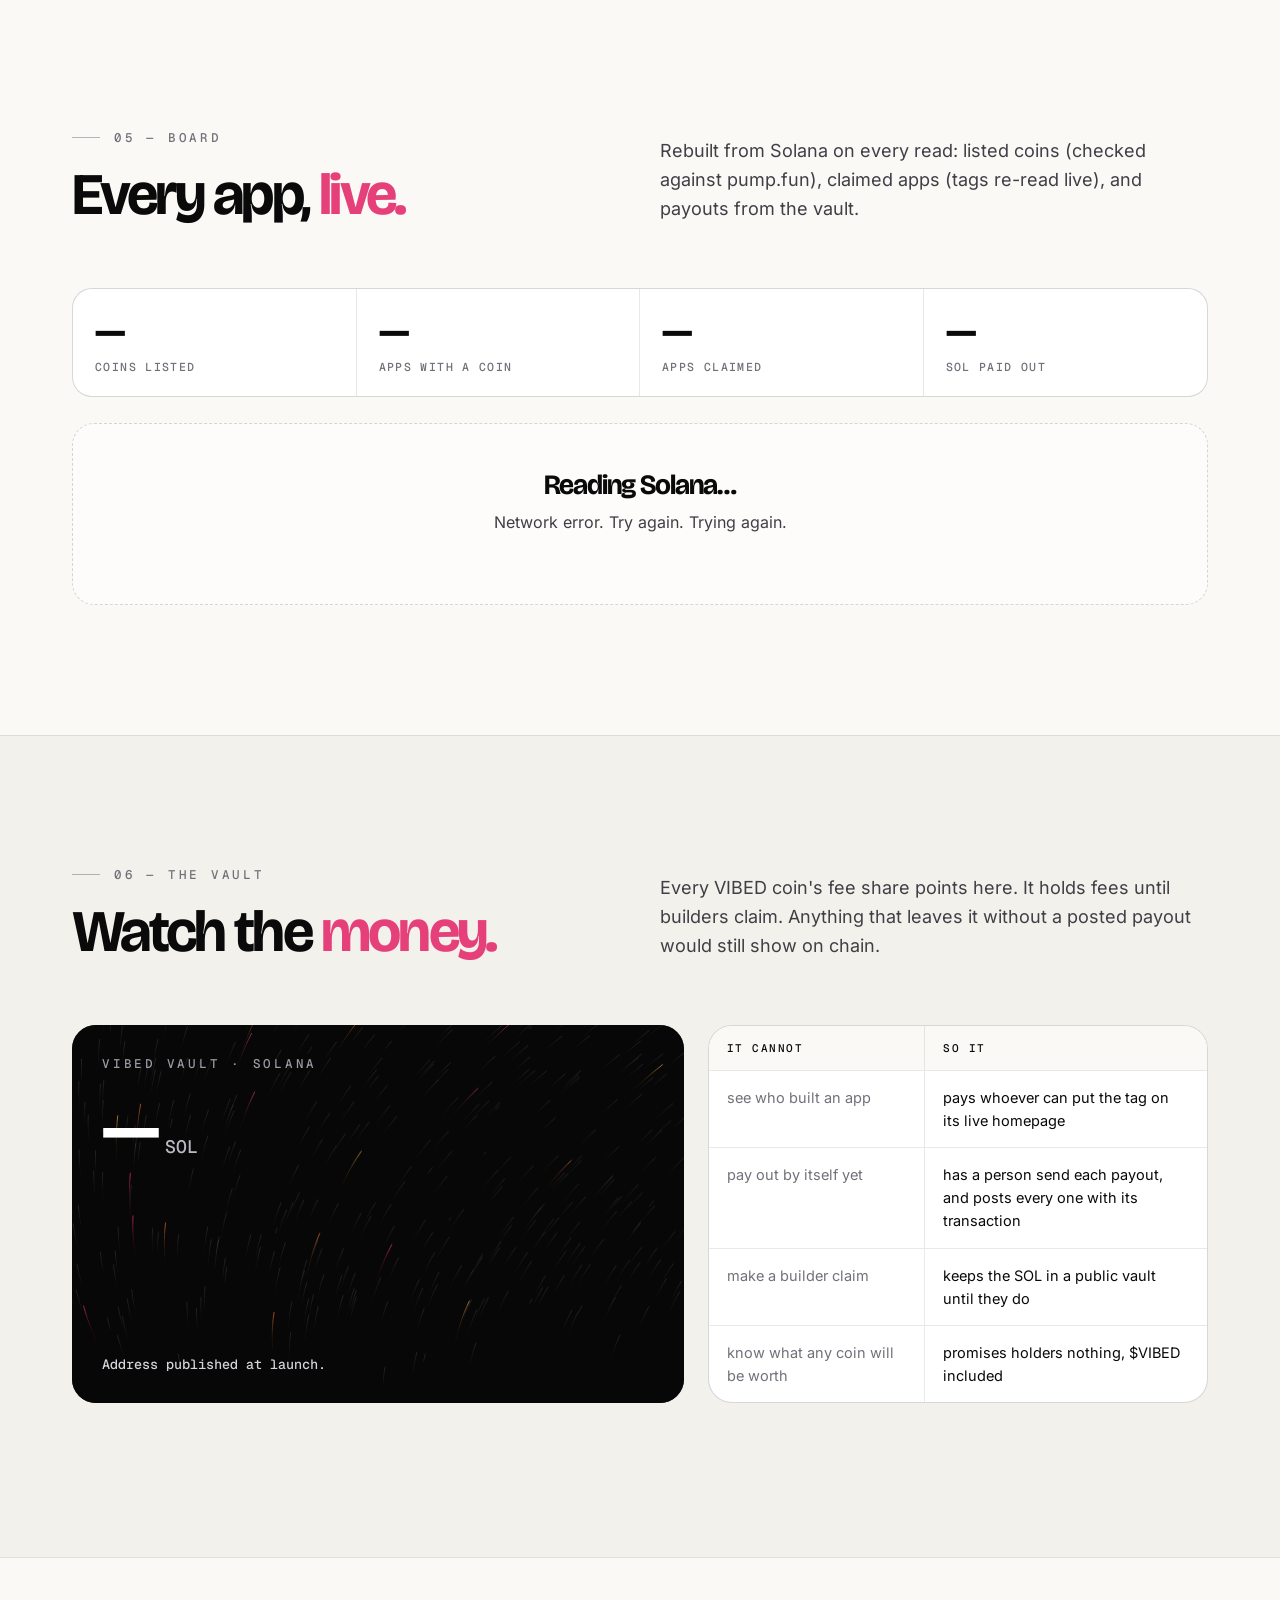
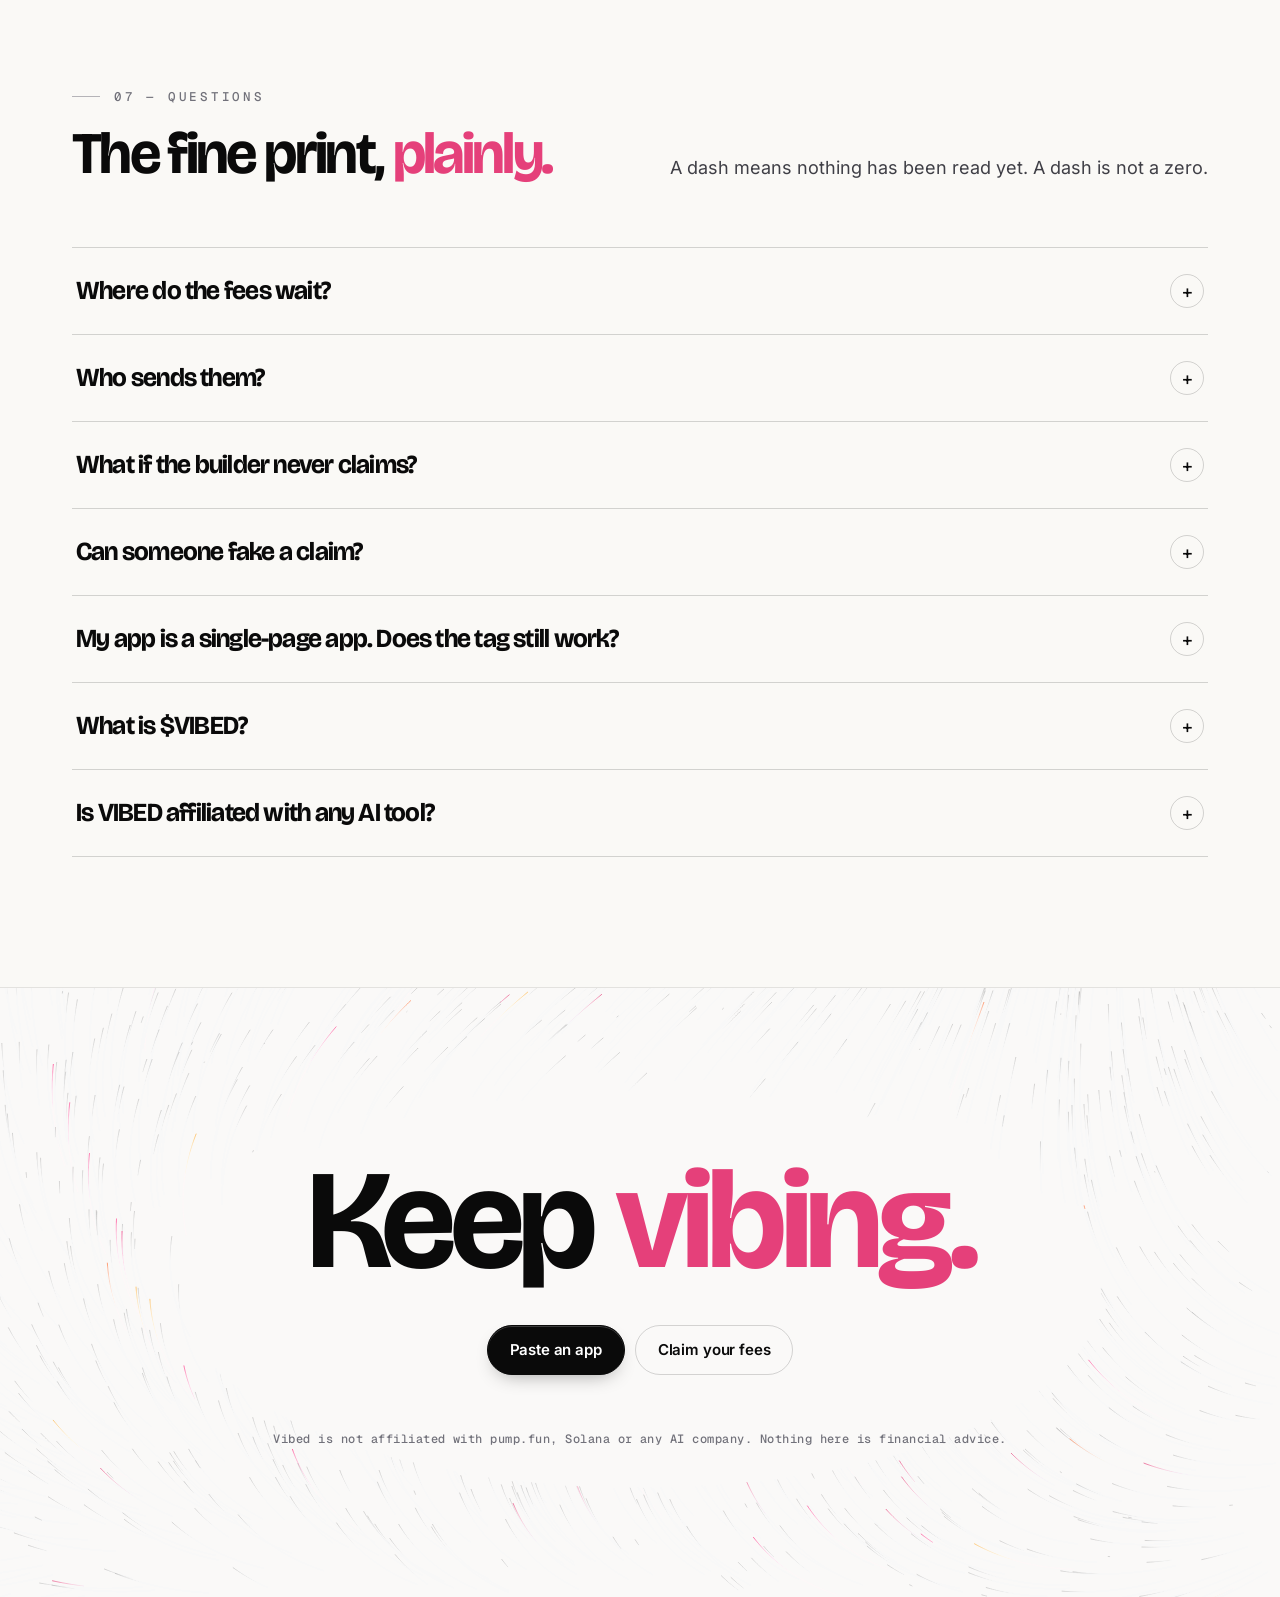
==== commit f139a047: "Add files via upload" ====
--- a/index.html
+++ b/index.html
@@ -31,7 +31,7 @@
       <a href="#vault">Vault</a>
       <a href="#faq">FAQ</a>
     </nav>
-    <div class="right"><button class="ca" id="caPill" type="button" hidden><b>CA</b><span id="caShort"></span></button><a class="btn sm" href="#launch">Launch a coin</a></div>
+    <div class="right"><button class="kbd" id="cmdk" type="button" aria-label="Open the command menu">⌘K</button><button class="ca" id="caPill" type="button" hidden><b>CA</b><span id="caShort"></span></button><a class="btn sm" href="#launch">Launch a coin</a></div>
   </div>
 </header>
 <span id="live" class="sr" aria-live="polite"></span>
@@ -58,13 +58,14 @@
         <input id="pasteUrl" name="url" inputmode="url" spellcheck="false" placeholder="your-app.lovable.app" aria-label="App link">
         <button class="btn" type="submit" id="pasteBtn">Read app <span aria-hidden="true">→</span></button>
       </form>
-      <div class="hint rv" style="--d:.72s">Any host works: lovable.app, vercel.app, netlify.app, a plain .com.</div>
+      <div class="liveline" id="liveLine" aria-live="polite"></div>
+      <div class="hint rv" style="--d:.72s">Any host works: lovable.app, vercel.app, netlify.app, a plain .com. Press <kbd>⌘K</kbd> for everything else.</div>
       <div class="result" id="result"></div>
     </div>
     <a class="scrollcue" href="#how" aria-label="Scroll"><span>Scroll</span><i></i></a>
   </section>
 
-  <div class="marq" aria-hidden="true"><div class="tr" id="marq"></div></div>
+  <div class="marq" aria-hidden="true"><div class="tr js" id="marq"></div></div>
 
   <section class="band" id="how">
     <div class="wrap">
@@ -165,7 +166,7 @@
       <div class="two">
         <div class="rv">
           <div class="codecard">
-            <div class="tb"><span>index.html · inside &lt;head&gt;</span><button class="cbtn" type="button" id="copyTag">Copy</button></div>
+            <div class="tb"><div class="tabs" id="tagTabs" role="tablist"><button type="button" class="on" data-fw="html">HTML</button><button type="button" data-fw="vite">Lovable · Vite</button><button type="button" data-fw="next">Next.js</button><button type="button" data-fw="astro">Astro</button></div><button class="cbtn" type="button" id="copyTag">Copy</button></div>
             <pre id="tagPre"></pre>
           </div>
           <ul class="steps-mini" style="margin-top:22px">
@@ -213,7 +214,7 @@
       <div class="vault">
         <div class="vcard rv" id="vcard">
           <canvas id="vflow" aria-hidden="true"></canvas>
-          <div><div class="kick">VIBED vault · Solana</div><div class="bal" id="vBal"><span id="vNum">—</span><small>SOL</small></div></div>
+          <div><div class="kick">VIBED vault · Solana</div><div class="bal" id="vBal"><span id="vNum">—</span><small>SOL</small></div><div class="usd mono" id="vUsd"></div></div>
           <div class="addr" id="vAddr"><span>Address published at launch.</span></div>
         </div>
         <div class="cannot rv" style="--d:.08s">
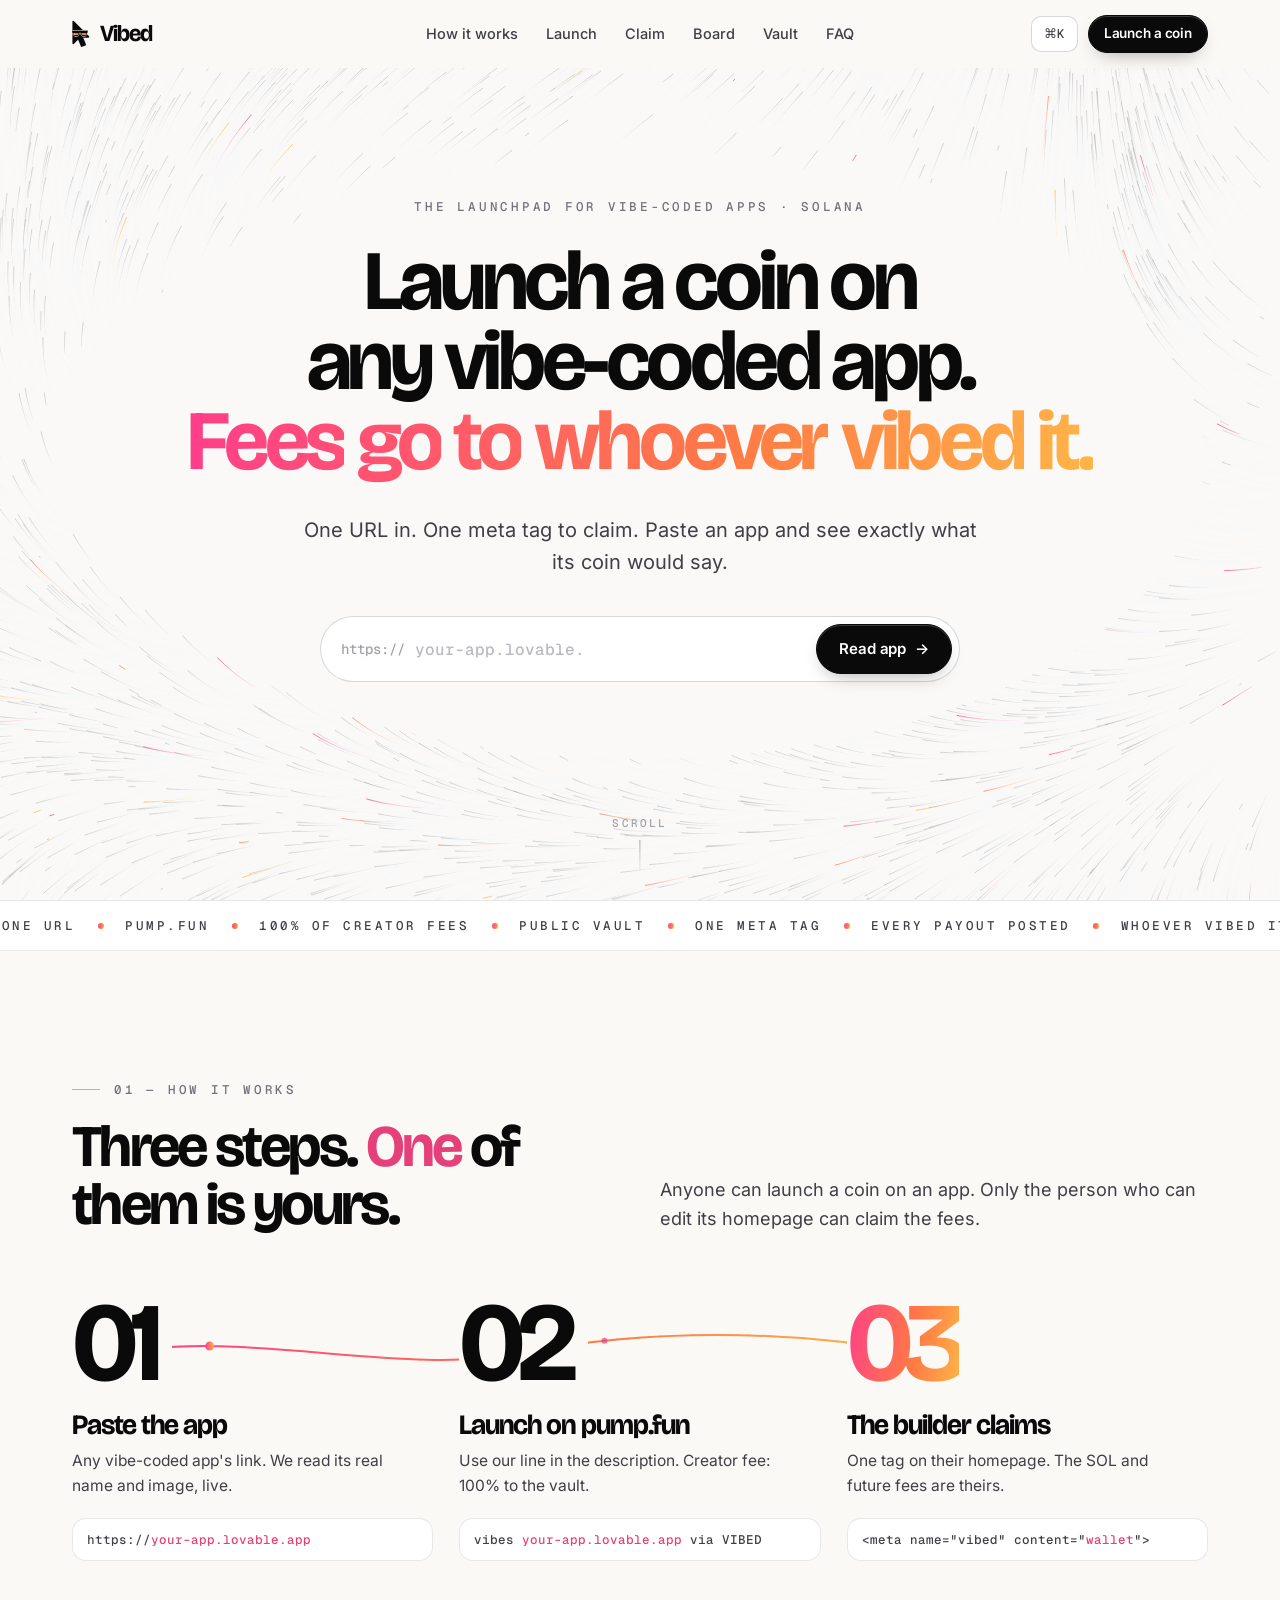
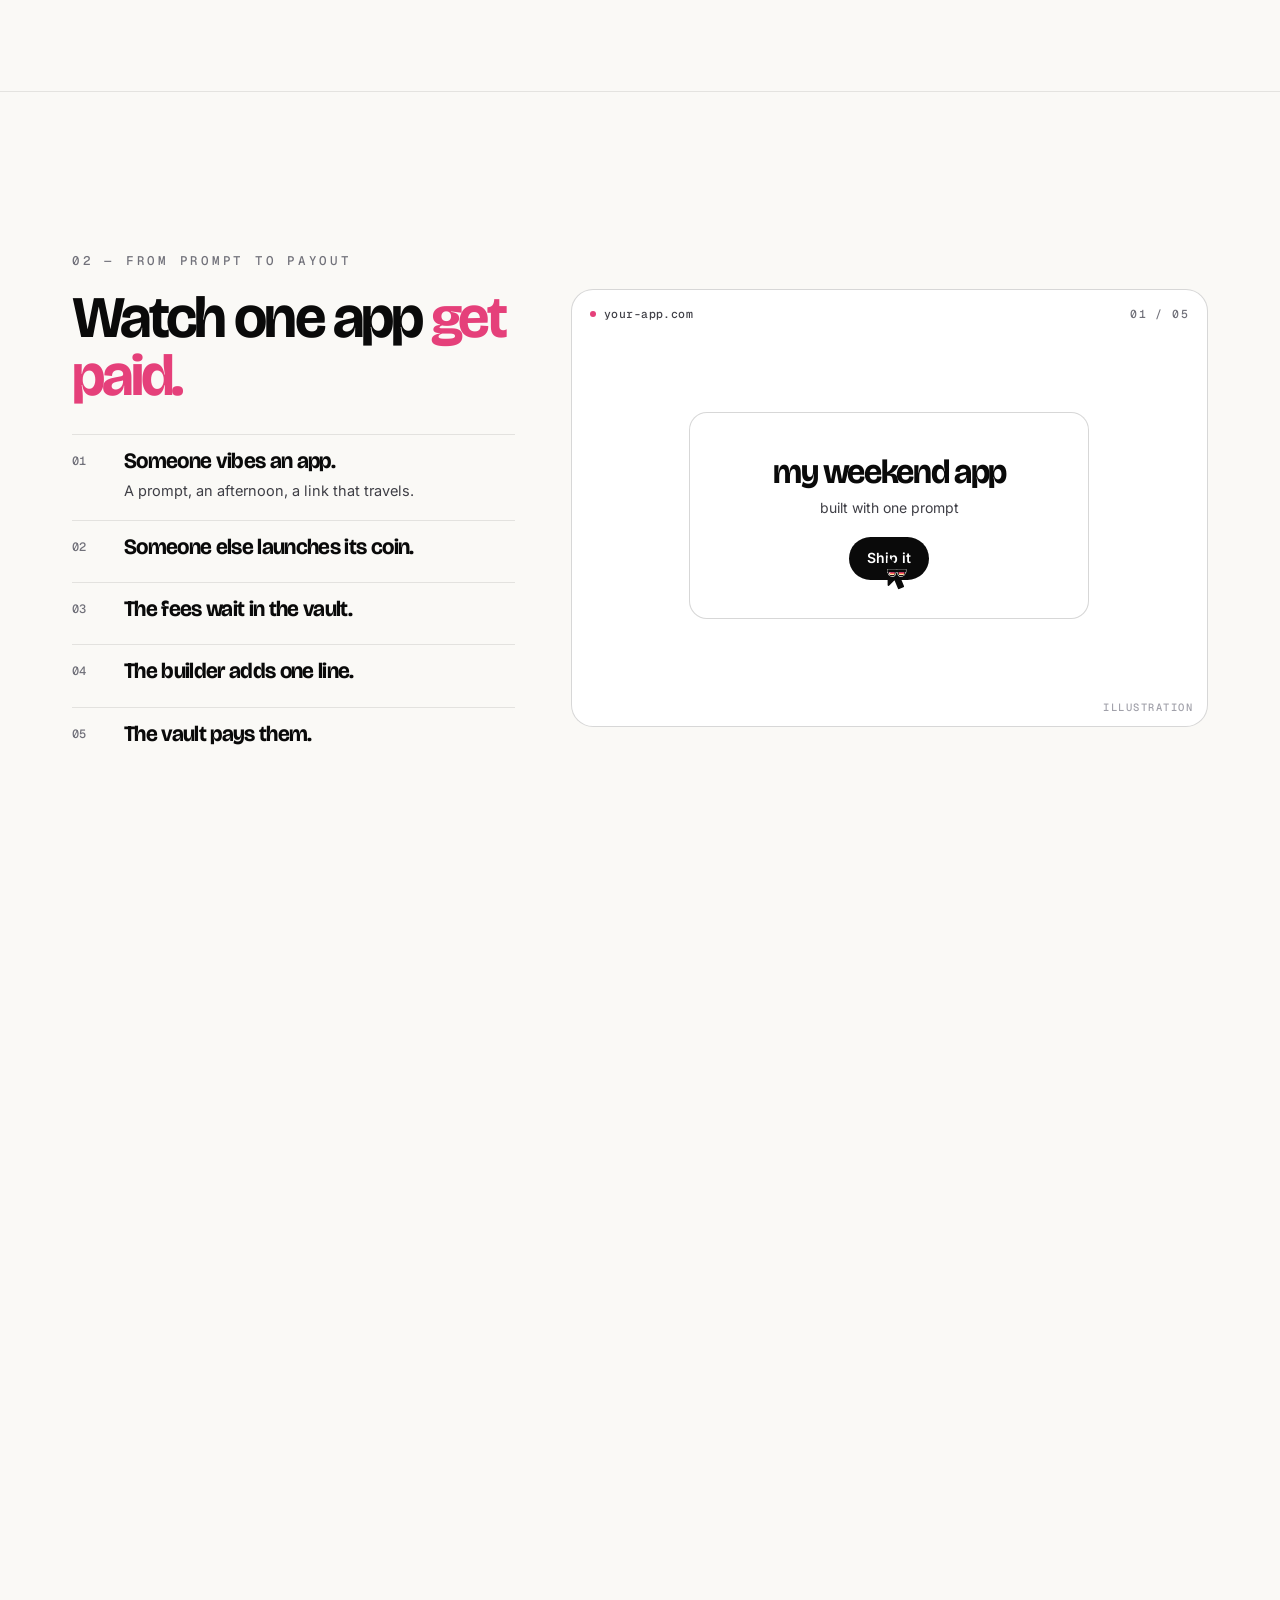
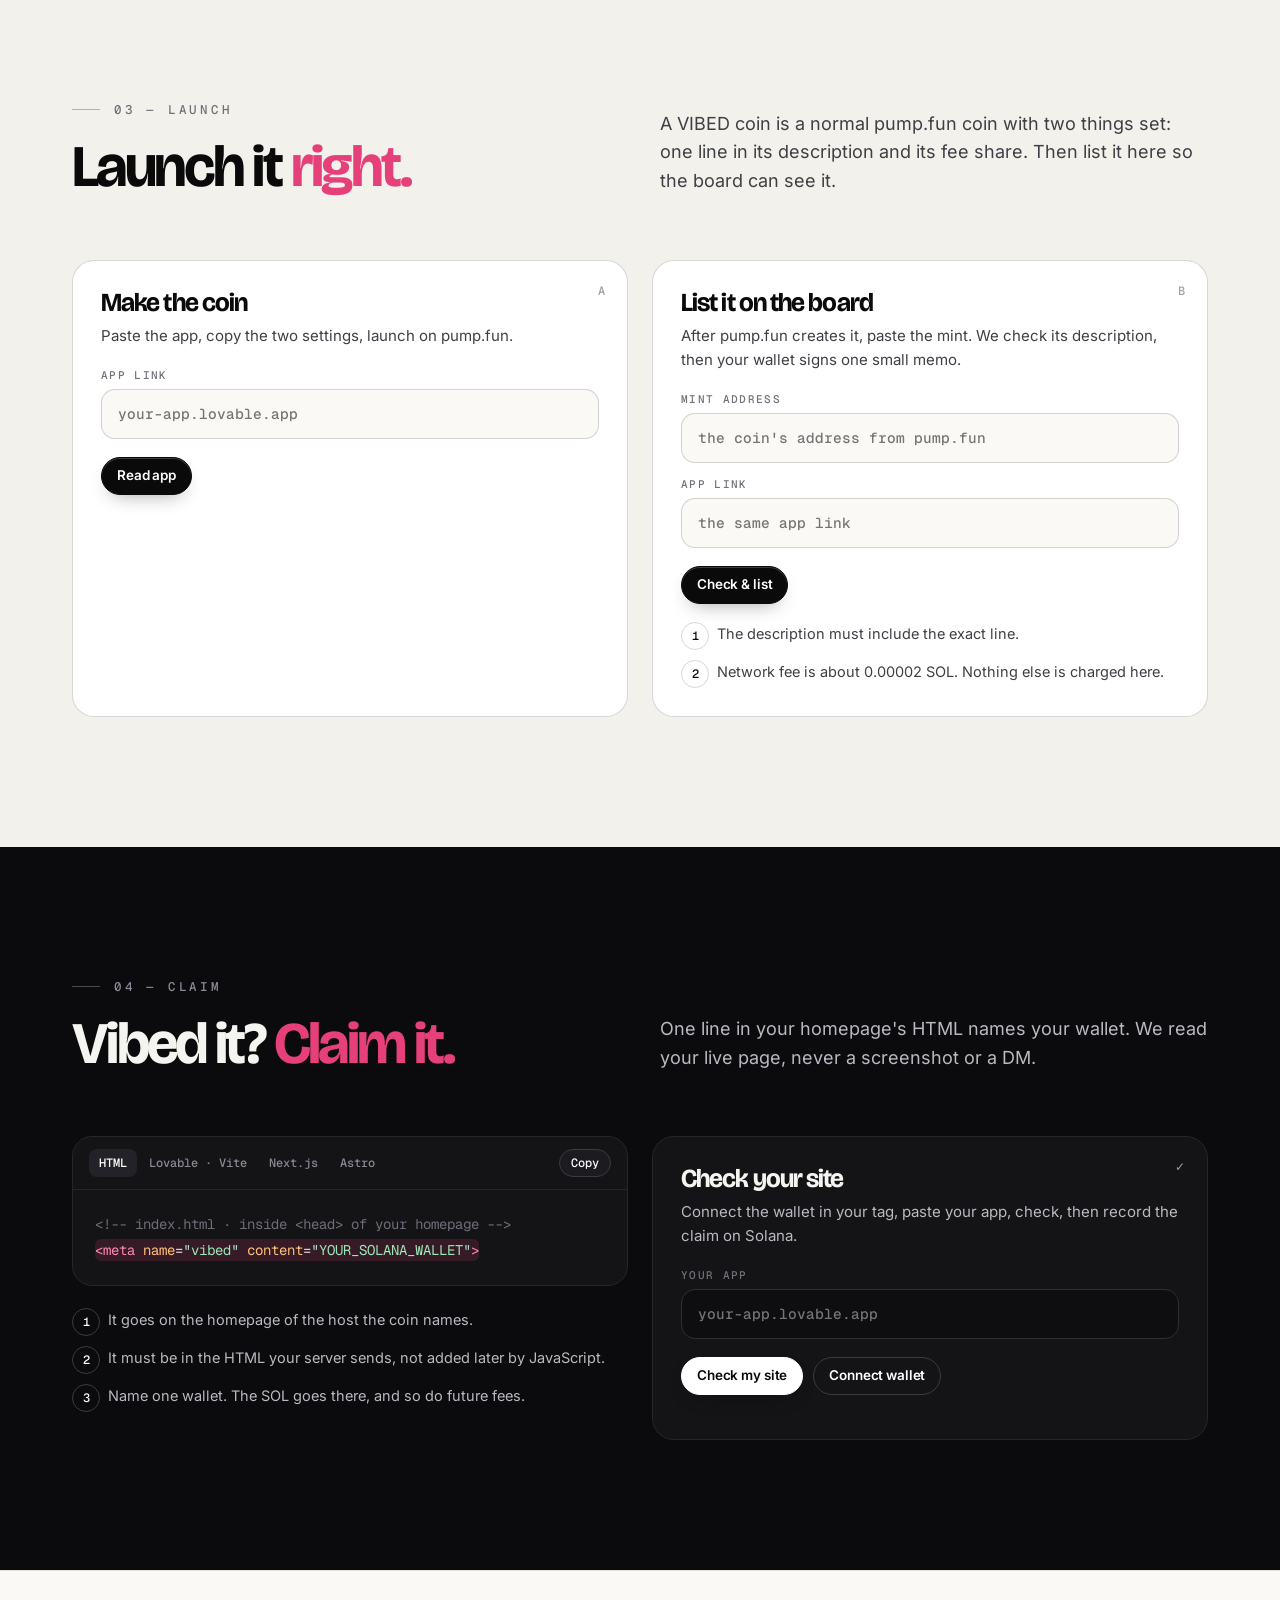
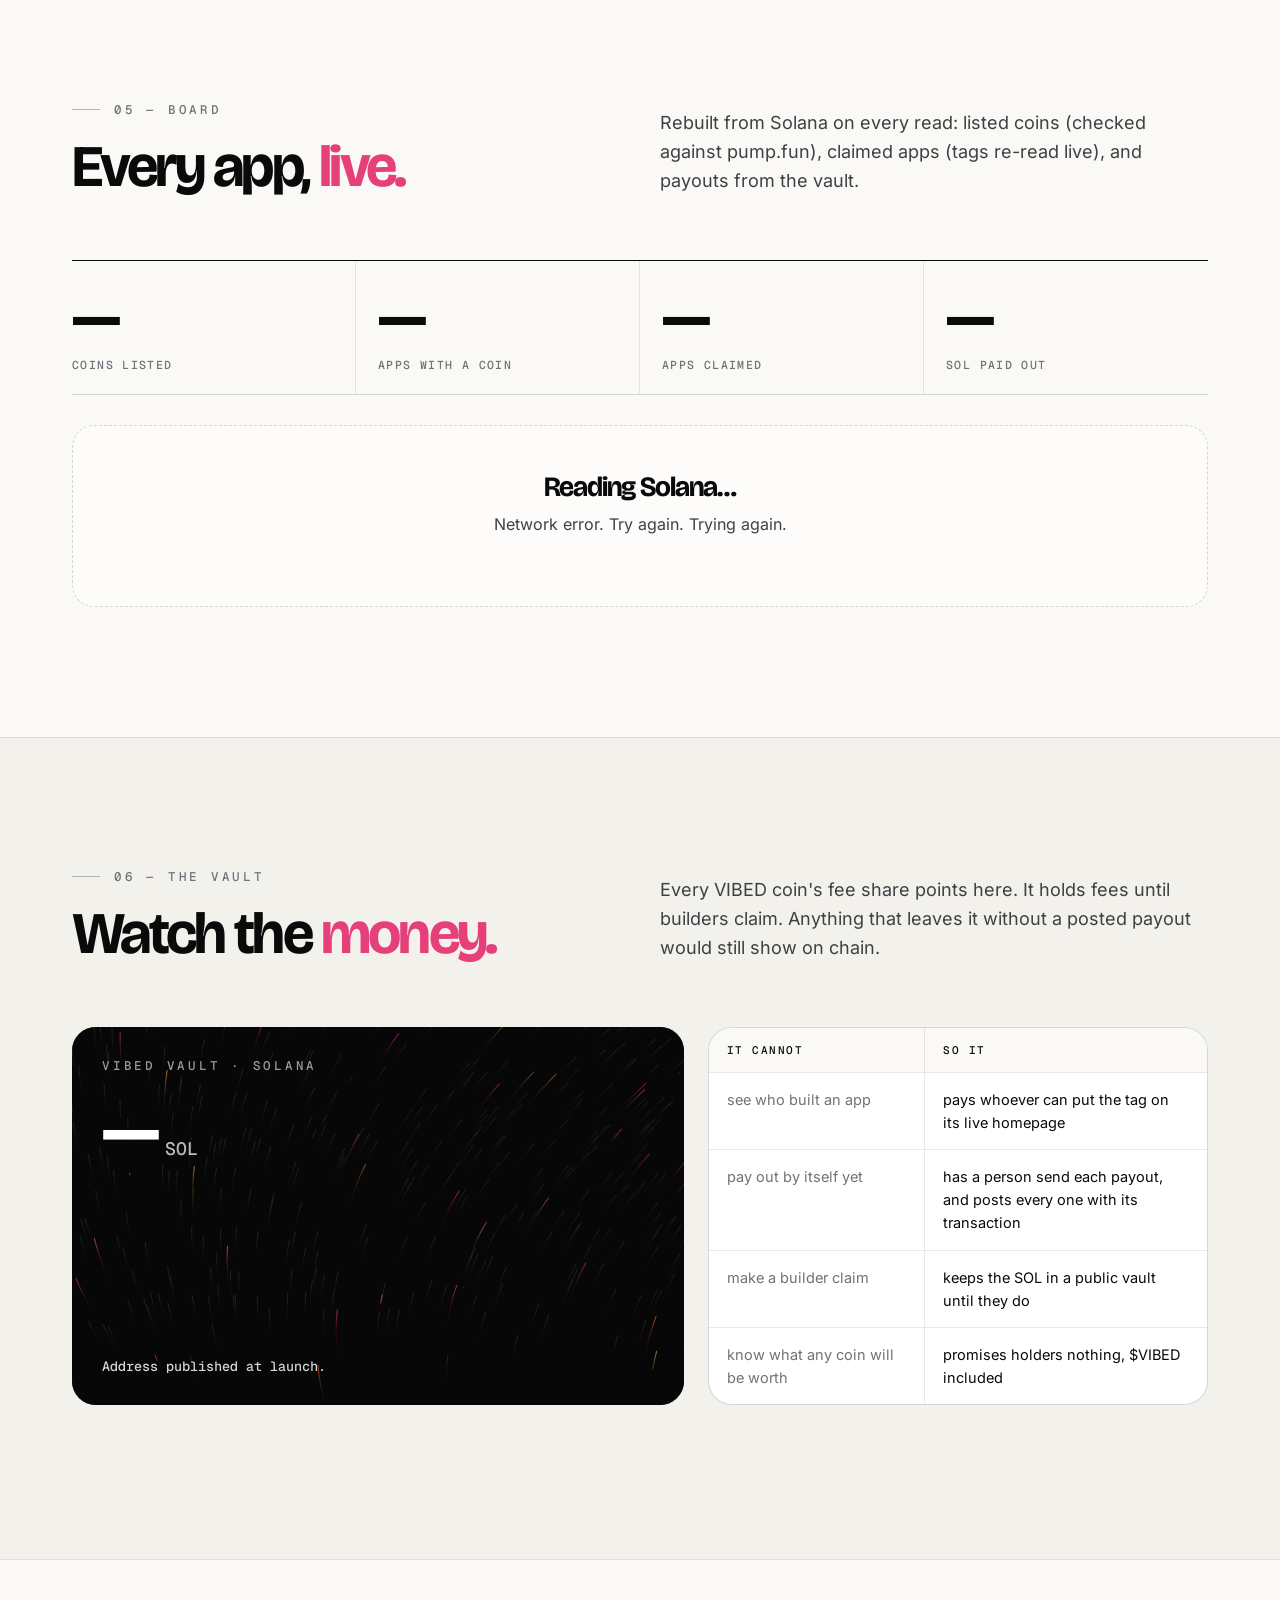
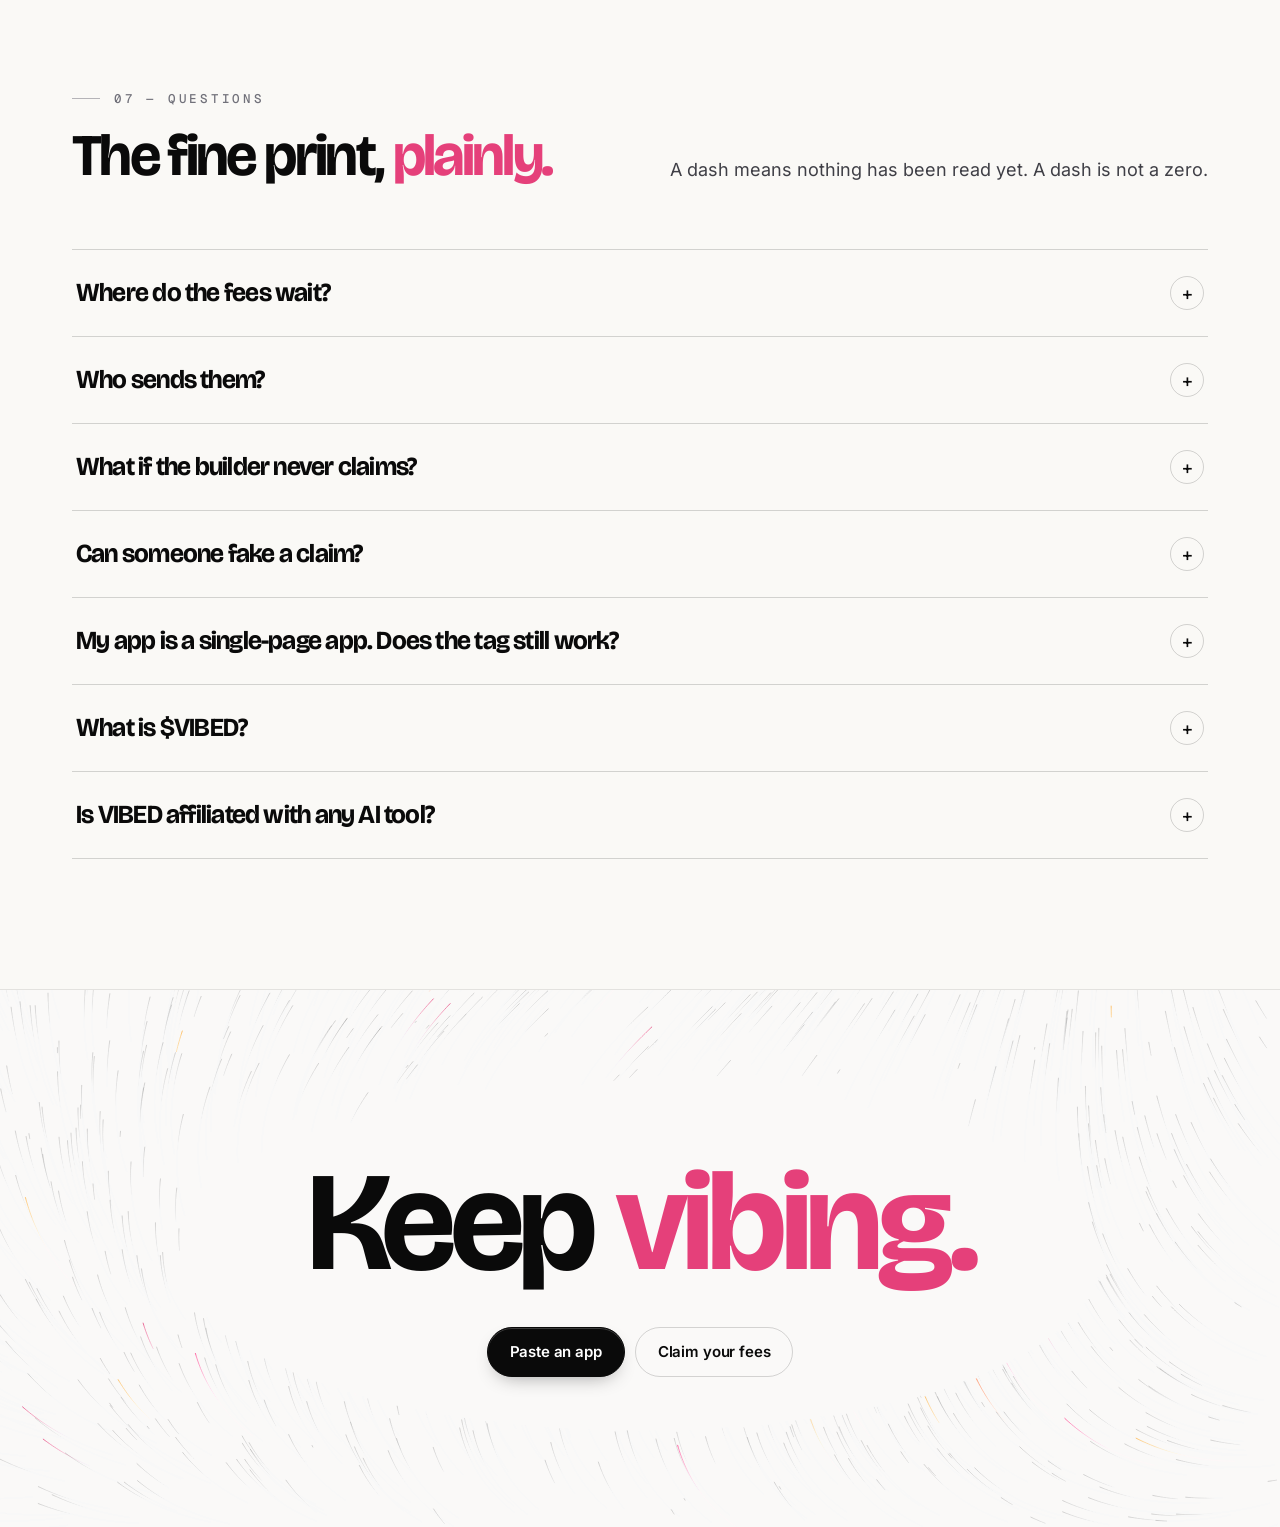
==== commit b78293fe: "Add files via upload" ====
--- a/index.html
+++ b/index.html
@@ -3,11 +3,11 @@
 <head>
 <meta charset="utf-8">
 <meta name="viewport" content="width=device-width, initial-scale=1, viewport-fit=cover">
-<title>Vibed</title>
+<title>VIBED</title>
 <meta name="description" content="Launch a coin on any vibe-coded app. Fees go to whoever vibed it. One URL in, one meta tag to claim.">
 <meta name="theme-color" content="#FAF9F6">
 <meta property="og:type" content="website">
-<meta property="og:title" content="Vibed">
+<meta property="og:title" content="VIBED">
 <meta property="og:description" content="Launch a coin on any vibe-coded app. Fees go to whoever vibed it.">
 <meta property="og:image" content="https://vibed-liard.vercel.app/assets/og.png">
 <meta name="twitter:card" content="summary_large_image">
@@ -50,7 +50,7 @@
   <section class="hero" id="top">
     <canvas id="flow" aria-hidden="true"></canvas>
     <div class="wrap">
-      <div class="kick rv">The launchpad for vibe-coded apps · Solana</div>
+      <div class="kick rv">The launchpad for <span class="nw">vibe-coded</span> apps · Solana</div>
       <h1 id="h1"><span class="ln">Launch a coin on any vibe-coded app.</span><span class="ln"><em>Fees go to whoever vibed it.</em></span></h1>
       <p class="sub rv" style="--d:.5s">One URL in. One meta tag to claim. Paste an app and see exactly what its coin would say.</p>
       <form class="paste rv" style="--d:.62s" id="pasteForm" autocomplete="off">
@@ -59,7 +59,6 @@
         <button class="btn" type="submit" id="pasteBtn">Read app <span aria-hidden="true">→</span></button>
       </form>
       <div class="liveline" id="liveLine" aria-live="polite"></div>
-      <div class="hint rv" style="--d:.72s">Any host works: lovable.app, vercel.app, netlify.app, a plain .com. Press <kbd>⌘K</kbd> for everything else.</div>
       <div class="result" id="result"></div>
     </div>
     <a class="scrollcue" href="#how" aria-label="Scroll"><span>Scroll</span><i></i></a>
@@ -74,22 +73,19 @@
         <p class="lead rv" style="--d:.1s">Anyone can launch a coin on an app. Only the person who can edit its homepage can claim the fees.</p>
       </div>
       <div class="steps rv" id="steps">
-        <svg class="wire" aria-hidden="true" preserveAspectRatio="none"><path id="wireBase"/><path class="draw" id="wireDraw"/></svg>
+        <svg class="wire" aria-hidden="true" preserveAspectRatio="none"><path id="wireBase"/><path class="draw" id="wireDraw"/><circle class="spark" r="4.5"><animateMotion dur="3.6s" repeatCount="indefinite"><mpath href="#wireBase"/></animateMotion></circle><circle class="spark s2" r="3"><animateMotion dur="3.6s" begin="-1.8s" repeatCount="indefinite"><mpath href="#wireBase"/></animateMotion></circle></svg>
         <div class="step">
-          <div class="dot"><svg viewBox="0 0 40 40" fill="none" stroke="#0A0A0A" stroke-width="2.2" stroke-linecap="round" stroke-linejoin="round"><rect x="5" y="9" width="30" height="22" rx="5"/><path d="M5 15h30"/><path d="M14 23l3 3 6-7"/></svg></div>
-          <div class="n">01 · PASTE</div><h3>Paste the app</h3>
+          <div class="dot"><span>01</span></div><h3>Paste the app</h3>
           <p>Any vibe-coded app's link. We read its real name and image, live.</p>
           <div class="mini">https://<b>your-app.lovable.app</b></div>
         </div>
         <div class="step">
-          <div class="dot"><svg viewBox="0 0 40 40" fill="none" stroke="#0A0A0A" stroke-width="2.2" stroke-linecap="round" stroke-linejoin="round"><circle cx="20" cy="20" r="13"/><path d="M15 21l4 4 7-9"/></svg></div>
-          <div class="n">02 · LAUNCH</div><h3>Launch on pump.fun</h3>
+          <div class="dot"><span>02</span></div><h3>Launch on pump.fun</h3>
           <p>Use our line in the description. Creator fee: 100% to the vault.</p>
           <div class="mini">vibes <b>your-app.lovable.app</b> via VIBED</div>
         </div>
-        <div class="step">
-          <div class="dot"><svg viewBox="0 0 40 40" fill="none" stroke="#0A0A0A" stroke-width="2.2" stroke-linecap="round" stroke-linejoin="round"><path d="M14 13l-7 7 7 7M26 13l7 7-7 7M22 10l-4 20"/></svg></div>
-          <div class="n">03 · CLAIM</div><h3>The builder claims</h3>
+        <div class="step yours">
+          <div class="dot"><span>03</span></div><h3>The builder claims</h3>
           <p>One tag on their homepage. The SOL and future fees are theirs.</p>
           <div class="mini">&lt;meta name="vibed" content="<b>wallet</b>"&gt;</div>
         </div>
@@ -113,9 +109,10 @@
             </ol>
           </div>
           <div class="screen" id="screen">
-            <div class="top"><i></i><i></i><i></i><div class="url" id="screenUrl">your-app.com</div></div>
+            <canvas id="sflow" aria-hidden="true"></canvas>
+            <div class="top"><span class="url" id="screenUrl">your-app.com</span><span class="cnt" id="screenN">01 / 05</span></div>
             <div class="stage">
-              <div class="fr on" data-f="0"><div class="f-app"><div><h5>my weekend app</h5><p>built with one prompt</p><span class="ship">Ship it</span></div><svg class="mouse" viewBox="-9 -9 132 200" aria-hidden="true"><use href="#mk"/></svg></div></div>
+              <div class="fr on" data-f="0"><div class="f-app"><h5>my weekend app</h5><p>built with one prompt</p><span class="shipw"><span class="ship">Ship it</span><svg class="mouse" viewBox="-9 -9 132 200" aria-hidden="true"><use href="#mk"/></svg></span></div></div>
               <div class="fr" data-f="1"><div class="f-coin"><div class="row"><div class="img"><svg viewBox="-9 -9 132 200"><use href="#mk"/></svg></div><div><b>$APP</b><div class="tag">new on pump.fun</div></div></div><div class="d">vibes <b>your-app.com</b> via VIBED</div><div class="fs"><span>creator fee</span><span>100% → VIBED vault</span></div></div></div>
               <div class="fr" data-f="2"><div class="f-flow"><div class="node"><div class="ic"><svg viewBox="0 0 40 40" fill="none" stroke="#0A0A0A" stroke-width="2.2"><circle cx="20" cy="20" r="13"/><path d="M20 12v16M15 16h7a3 3 0 010 6h-5a3 3 0 000 6h8" stroke-linecap="round"/></svg></div><span>$APP trades</span></div><div class="pipe"><svg viewBox="0 0 200 40" preserveAspectRatio="none"><path d="M4 20 C60 0, 140 40, 196 20"/></svg></div><div class="node"><div class="ic"><svg viewBox="0 0 40 40" fill="none" stroke="#0A0A0A" stroke-width="2.2" stroke-linejoin="round"><rect x="7" y="9" width="26" height="22" rx="5"/><circle cx="20" cy="20" r="5"/><path d="M20 15v-2M20 27v-2M25 20h2M13 20h2"/></svg></div><span>VIBED vault</span></div></div></div>
               <div class="fr" data-f="3"><div class="f-code"><span class="c">&lt;!-- index.html --&gt;</span><br><span class="t">&lt;head&gt;</span><br>&nbsp;&nbsp;<span class="t">&lt;title&gt;</span>my weekend app<span class="t">&lt;/title&gt;</span><br>&nbsp;&nbsp;<span class="new"><span class="t">&lt;meta</span> <span class="a">name</span>=<span class="s">"vibed"</span> <span class="a">content</span>=<span class="s">"<span id="typed" class="typed"></span>"</span><span class="t">&gt;</span></span><br><span class="t">&lt;/head&gt;</span></div></div>
@@ -253,7 +250,6 @@
     <div class="wrap">
       <h2 class="rv">Keep <em>vibing.</em></h2>
       <div class="acts rv" style="--d:.1s"><a class="btn" href="#top">Paste an app</a><a class="btn ghost" href="#claim">Claim your fees</a></div>
-      <div class="fine rv" style="--d:.2s">Vibed is not affiliated with pump.fun, Solana or any AI company. Nothing here is financial advice.</div>
     </div>
   </section>
 </main>
--- a/css/v.css
+++ b/css/v.css
@@ -342,3 +342,98 @@
 .wl button:hover, .wl a:hover { border-color: var(--ink); background: #fff; }
 .wl small { font: 500 12px var(--mono); color: var(--mute); }
 @media (prefers-reduced-motion: reduce) { .rv, h1 .wd { opacity: 1 !important; transform: none !important; filter: none !important; transition: none !important; } .marq .tr, .scrollcue i, .f-app .mouse, .pipe path, .typed, .chip.live i { animation: none !important; } html { scroll-behavior: auto; } }
+
+/* round 2: advanced bits */
+.kbd { height: 36px; padding: 0 12px; border-radius: 10px; border: 1px solid var(--line2); background: var(--card); font: 500 12.5px var(--mono); color: var(--ink2); transition: border-color .2s, transform .2s var(--ease); }
+.kbd:hover { border-color: var(--ink); transform: translateY(-1px); }
+kbd { font: 500 11.5px var(--mono); padding: 1px 6px; border: 1px solid var(--line2); border-bottom-width: 2px; border-radius: 6px; background: var(--card); }
+.liveline { height: 24px; margin-top: 14px; font: 500 13.5px var(--mono); color: var(--mute); opacity: 0; transform: translateY(-4px); transition: opacity .3s, transform .3s var(--ease); }
+.liveline.on { opacity: 1; transform: none; }
+.liveline b { color: var(--pink); font-weight: 500; }
+.marq .tr.js { animation: none; will-change: transform; }
+.codecard .tabs { display: flex; gap: 2px; flex-wrap: wrap; }
+.codecard .tabs button { border: 0; background: transparent; color: #8A8A96; font: 500 12px var(--mono); padding: 6px 10px; border-radius: 8px; transition: background .2s, color .2s; }
+.codecard .tabs button.on { background: #222228; color: #fff; }
+.codecard pre { transition: opacity .25s; }
+.tilt { transform-style: preserve-3d; transition: transform .5s var(--ease); will-change: transform; position: relative; }
+.tilt::after { content: ''; position: absolute; inset: 0; border-radius: inherit; pointer-events: none; background: radial-gradient(420px circle at var(--gx, 50%) var(--gy, 50%), rgba(255, 255, 255, .55), transparent 40%); opacity: 0; transition: opacity .4s; mix-blend-mode: soft-light; }
+.tilt.hov::after { opacity: 1; }
+.btn.mag { transition: transform .35s var(--ease), box-shadow .25s var(--ease), background .2s; }
+.vcard .usd { margin-top: 8px; font-size: 14px; color: #B9B9C2; min-height: 20px; }
+.sharebox { margin-top: 6px; border: 1px solid #26262B; border-radius: 16px; padding: 12px; background: #0E0E11; display: grid; gap: 12px; animation: rise .5s var(--ease) both; }
+.sharebox canvas { width: 100%; height: auto; border-radius: 10px; display: block; }
+.pal { position: fixed; inset: 0; z-index: 95; background: rgba(10, 10, 10, .32); backdrop-filter: blur(8px); display: grid; place-items: start center; padding: 14vh 16px 16px; animation: fade .2s ease both; }
+.pal .box { width: 100%; max-width: 560px; border-radius: 20px; background: var(--card); box-shadow: 0 60px 120px -40px rgba(0, 0, 0, .55); overflow: hidden; animation: rise .35s var(--ease) both; }
+.pal input { width: 100%; height: 60px; border: 0; border-bottom: 1px solid var(--line); outline: none; padding: 0 20px; font: 500 17px 'Inter', sans-serif; background: transparent; }
+.pal ul { list-style: none; margin: 0; padding: 8px; max-height: 50vh; overflow: auto; }
+.pal li { display: flex; justify-content: space-between; align-items: center; gap: 12px; padding: 12px 14px; border-radius: 12px; font-size: 15px; }
+.pal li small { font: 500 11.5px var(--mono); color: var(--mute); }
+.pal li.on { background: var(--paper2); }
+.pal .ft { display: flex; gap: 14px; padding: 10px 16px; border-top: 1px solid var(--line); font: 500 11.5px var(--mono); color: var(--mute); }
+@media (hover: none) { .tilt::after { display: none; } }
+@media (max-width: 1060px) { .kbd { display: none; } }
+
+/* round 3: polish */
+.hero .kick { text-wrap: balance; }
+/* 01: big numerals on the wire instead of icon tiles; a spark runs between them; 03 is yours */
+.step .dot { width: auto; height: 92px; padding: 0 18px 0 0; border: 0; border-radius: 0; background: var(--paper); box-shadow: none; display: inline-flex; align-items: center; }
+.step .dot span { font: 700 112px/1 var(--disp); letter-spacing: -.075em; color: var(--ink); }
+.step.yours .dot span { background: var(--sun); -webkit-background-clip: text; background-clip: text; color: transparent; }
+.step:hover .dot { transform: translateY(-4px); }
+.step h3 { margin-top: 22px; }
+.steps svg.wire { top: 46px; }
+.steps svg.wire .spark { fill: url(#pg); }
+.steps svg.wire .spark.s2 { fill: var(--pink); opacity: .7; }
+.steps:not(.vis) svg.wire .spark { opacity: 0; }
+@media (max-width: 860px) { .step .dot { height: 76px; } .step .dot span { font-size: 92px; } }
+/* 02: the story screen is a Vibed frame, not a browser: live flow lines, a caption and a counter */
+.screen { box-shadow: none; background: #fff; }
+.screen #sflow { position: absolute; inset: 0; width: 100%; height: 100%; }
+.screen .top { position: absolute; z-index: 2; left: 0; right: 0; top: 0; height: auto; padding: 16px 18px; border: 0; background: none; justify-content: space-between; }
+.screen .top .url { margin: 0; flex: none; height: auto; padding: 0; border: 0; background: none; display: inline-flex; align-items: center; gap: 8px; font: 500 11.5px var(--mono); letter-spacing: .04em; color: var(--ink2); }
+.screen .top .url::before { content: ''; width: 6px; height: 6px; border-radius: 50%; background: var(--pink); animation: blink 1.6s steps(1) infinite; }
+@keyframes blink { 50% { opacity: .25; } }
+.screen .top .cnt { font: 500 11.5px var(--mono); letter-spacing: .12em; color: var(--mute); }
+.screen .stage { top: 0; z-index: 1; }
+.fr { padding: 54px 28px 40px; }
+.f-app { width: min(400px, 100%); height: auto; padding: 42px 26px 38px; border: 1px solid var(--line2); border-radius: 18px; background: #fff; display: block; }
+.f-app .shipw { position: relative; display: inline-block; }
+.f-app .ship { animation: press 3.4s var(--ease) infinite; }
+.f-app .mouse { left: 50%; top: 50%; width: 22px; height: 33px; margin: -2px 0 0 -2px; animation: wander2 3.4s var(--ease) infinite; }
+@keyframes wander2 { 0%, 100% { transform: translate(92px, 58px); } 40%, 70% { transform: translate(0, 0); } 52% { transform: translate(0, 0) scale(.84); } }
+@keyframes press { 0%, 46%, 60%, 100% { transform: none; } 52% { transform: scale(.94); } }
+.screen .f-coin, .screen .receipt, .screen .node .ic, .screen .f-code { box-shadow: none; }
+@media (prefers-reduced-motion: reduce) { .f-app .ship, .screen .top .url::before { animation: none !important; } .f-app .mouse { transform: translate(0, 0); } .steps svg.wire .spark { display: none; } }
+/* 03: the launch kit shows the exact settings while you type */
+#lKit { display: grid; gap: 10px; }
+#lKit .acts { margin-top: 6px; }
+#lKit.ghost .krow { opacity: .5; }
+#lKit.ghost .cbtn, #lKit.ghost .btn { pointer-events: none; opacity: .45; }
+/* 05: one hairline stat line, and a live slot where the first app lands */
+.stats { border: 0; border-top: 1px solid var(--ink); border-bottom: 1px solid var(--line2); border-radius: 0; background: none; margin-bottom: 30px; }
+.stats div { padding: 24px 22px 22px 0; }
+.stats div + div { padding-left: 22px; }
+.stats b { font-size: clamp(44px, 5vw, 68px); }
+.slot { position: relative; overflow: hidden; min-height: 380px; border: 1px solid var(--line2); border-radius: 22px; background: #fff; display: grid; place-items: center; text-align: center; }
+.slot canvas { position: absolute; inset: 0; width: 100%; height: 100%; }
+.slot .sc { position: relative; padding: 44px 24px; }
+.slot .sc svg { display: block; width: 26px; height: 40px; margin: 0 auto 20px; animation: bob 2.8s var(--ease) infinite; }
+@keyframes bob { 50% { transform: translateY(-6px); } }
+.slot b { display: block; font: 700 clamp(30px, 4vw, 46px)/1.02 var(--disp); letter-spacing: -.045em; }
+.slot p { margin: 12px auto 24px; max-width: 26em; color: var(--ink2); }
+@media (max-width: 760px) { .stats div, .stats div + div { padding: 18px 12px 16px 0; } .stats div:nth-child(even) { padding-left: 14px; } .slot { min-height: 340px; } }
+@media (prefers-reduced-motion: reduce) { .slot .sc svg { animation: none; } }
+/* mobile: nav reads as scrollable, a real logo tap, the claim tag wraps instead of running off */
+@media (max-width: 1060px) { .links { -webkit-mask-image: linear-gradient(90deg, #000 calc(100% - 34px), transparent); mask-image: linear-gradient(90deg, #000 calc(100% - 34px), transparent); padding-right: 26px; } }
+@media (max-width: 560px) {
+  .logo { min-width: 44px; min-height: 44px; justify-content: center; }
+  .codecard .tb { gap: 10px; }
+  .codecard .tabs { flex-wrap: nowrap; overflow-x: auto; scrollbar-width: none; min-width: 0; }
+  .codecard .tabs::-webkit-scrollbar { display: none; }
+  .codecard .tabs button { flex: none; }
+  .codecard pre { white-space: pre-wrap; overflow-wrap: anywhere; font-size: 12.5px; padding: 18px; }
+}
+.slot { animation: rise .7s var(--ease) both; }
+.screen .illus { z-index: 2; }
+.nw { white-space: nowrap; }
+@media (max-width: 1060px) { .links { padding-left: 12px; -webkit-mask-image: linear-gradient(90deg, transparent, #000 14px, #000 calc(100% - 34px), transparent); mask-image: linear-gradient(90deg, transparent, #000 14px, #000 calc(100% - 34px), transparent); } }
